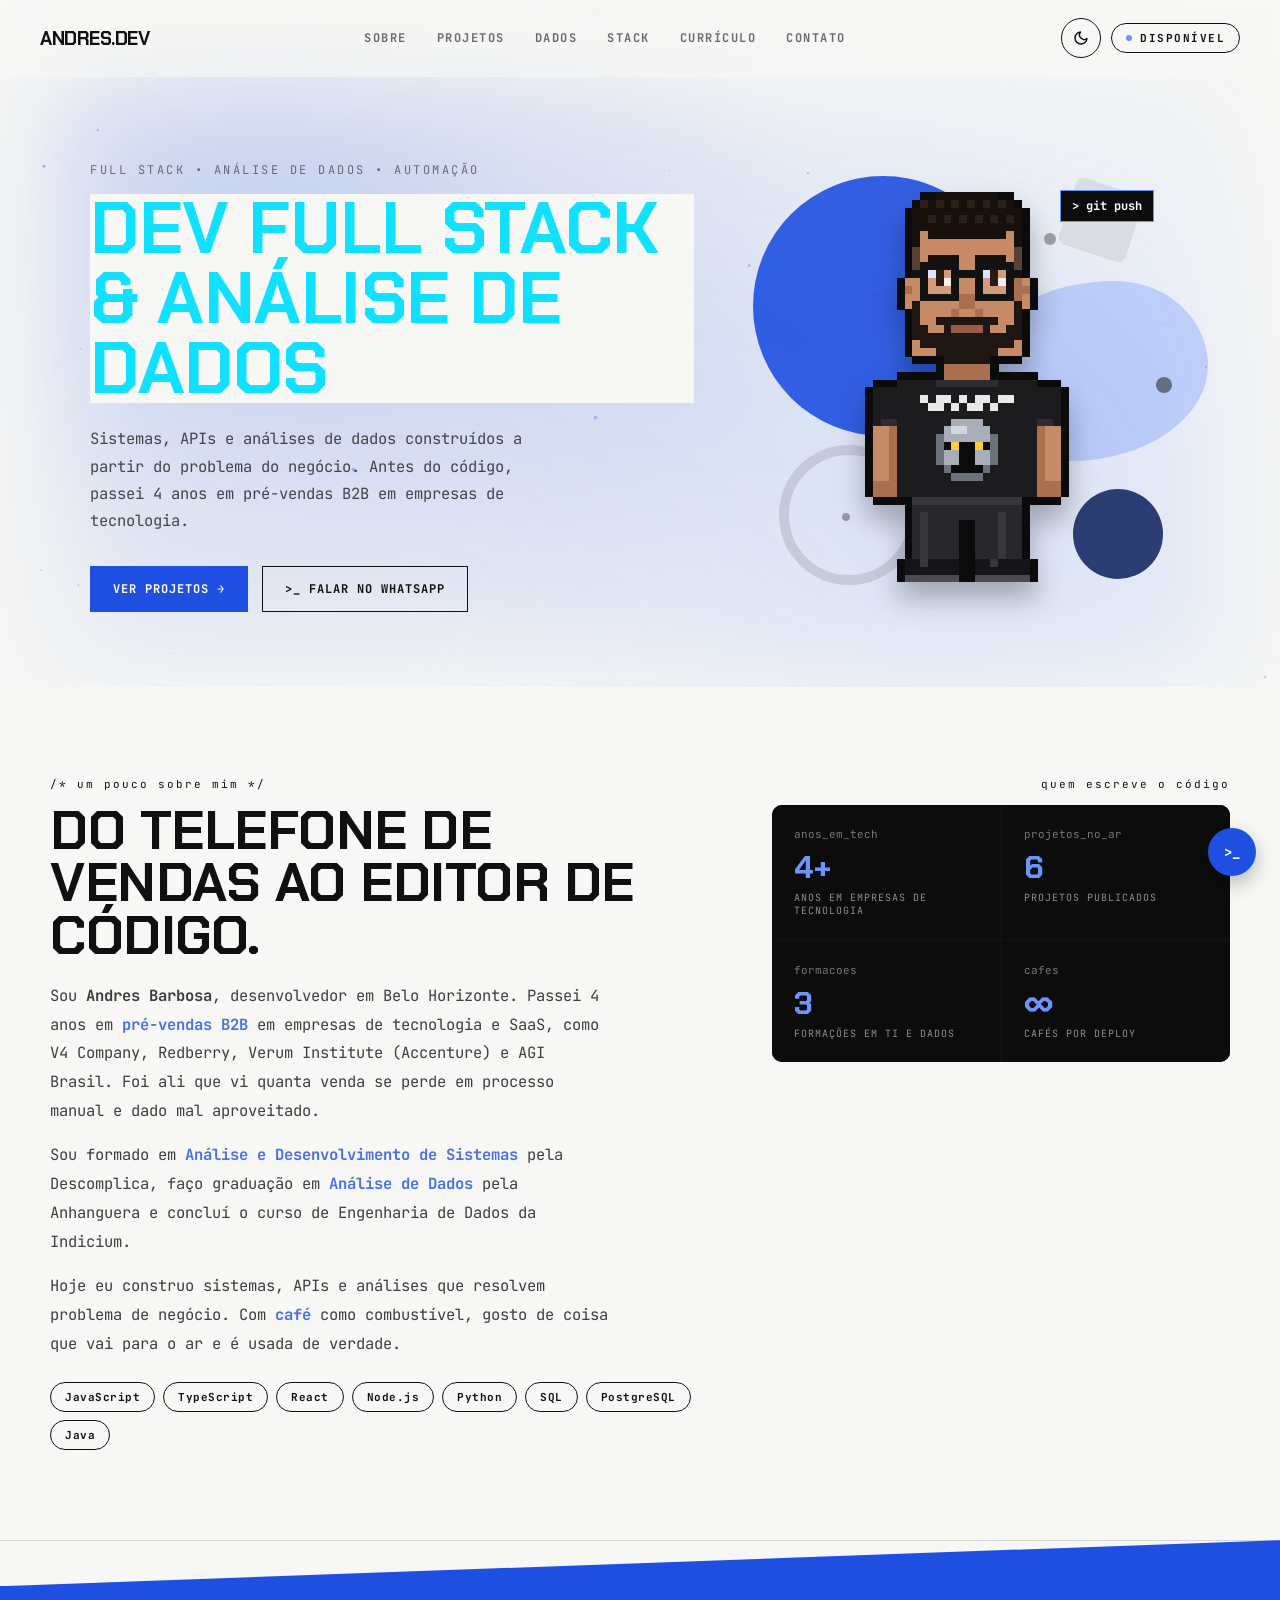
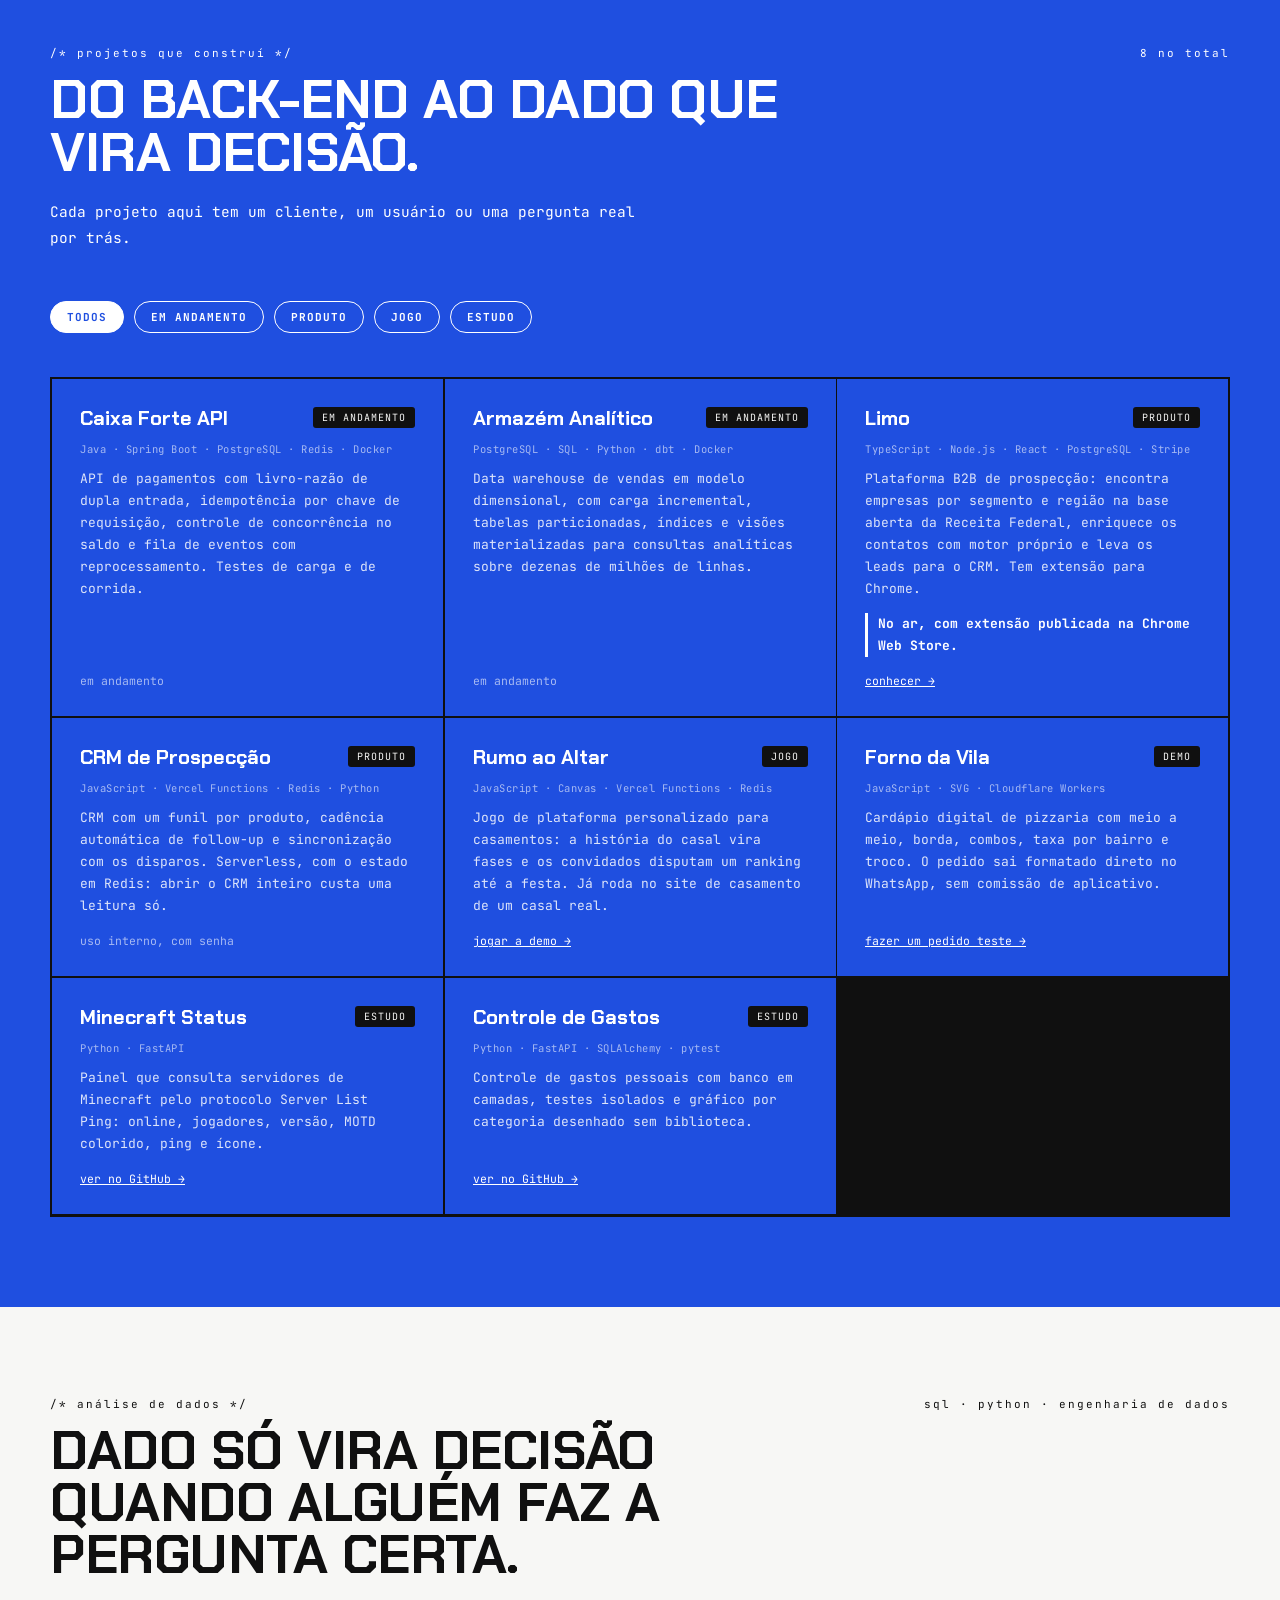
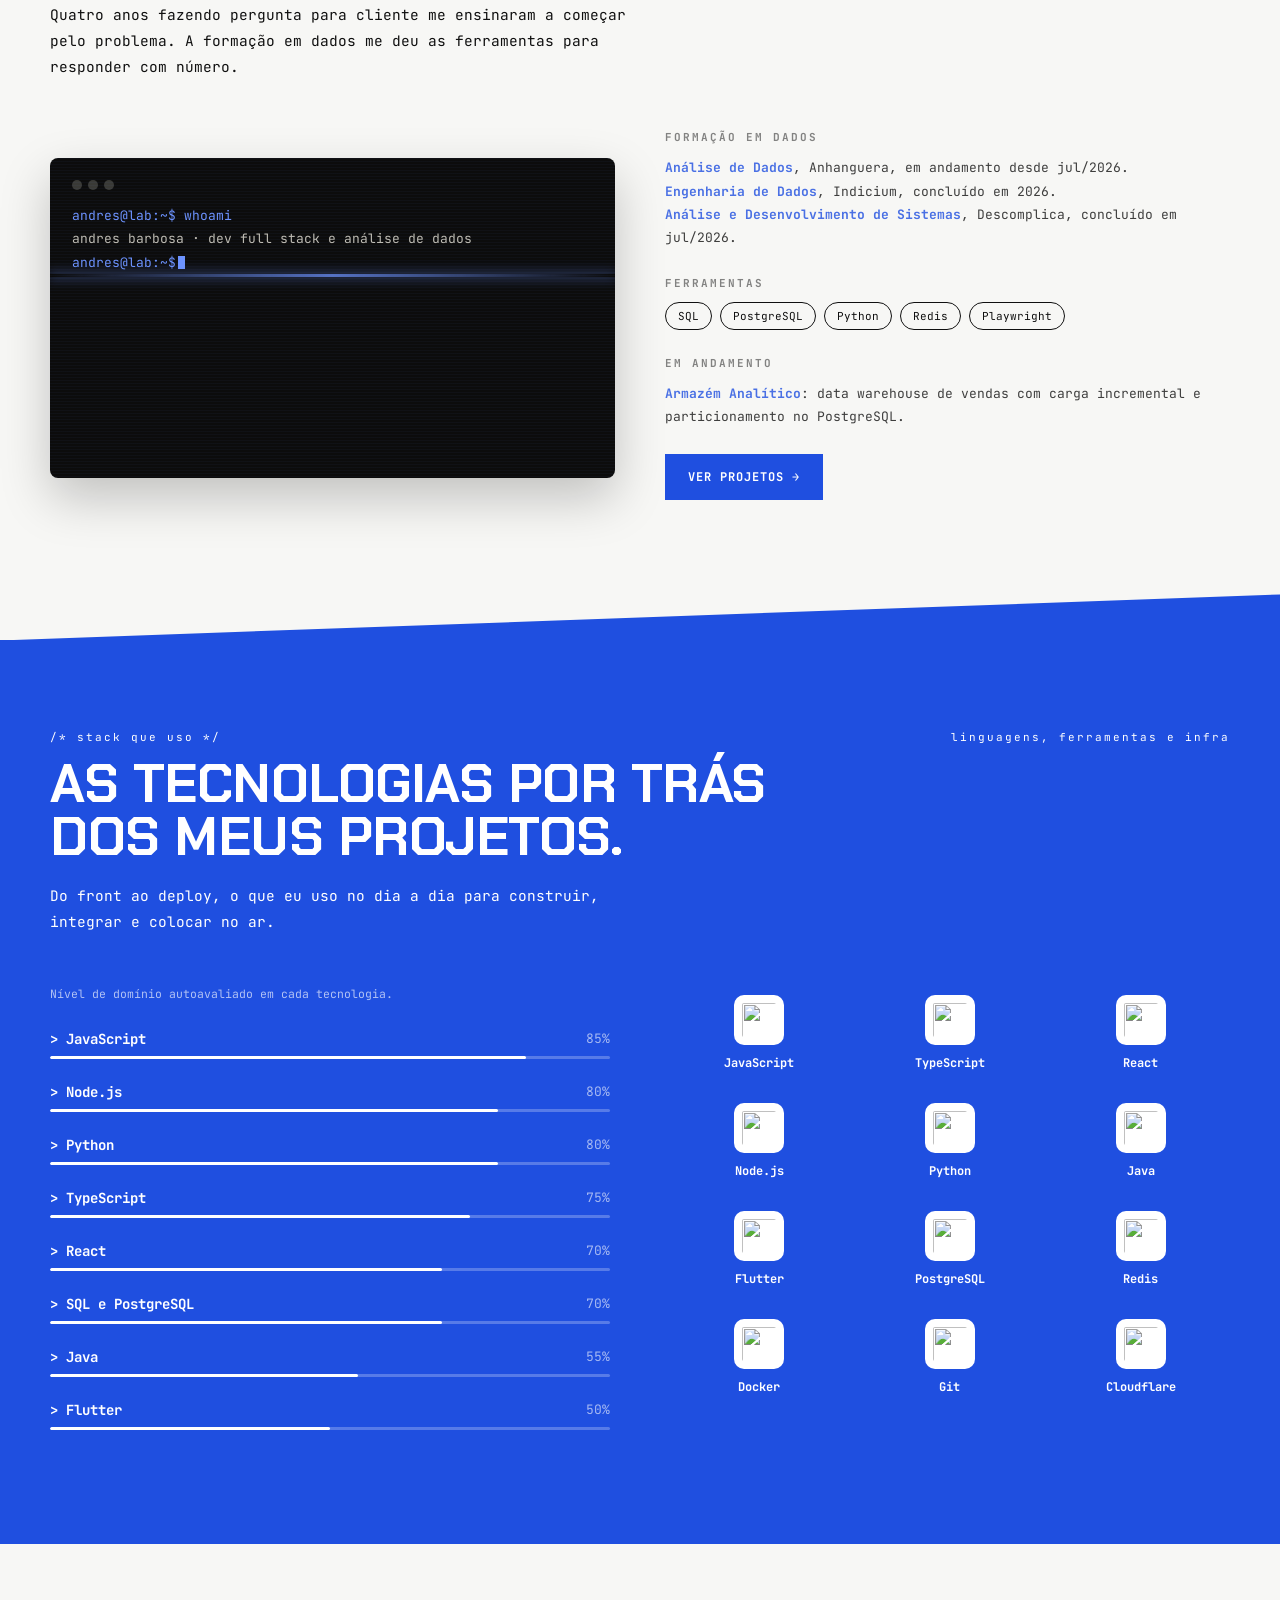
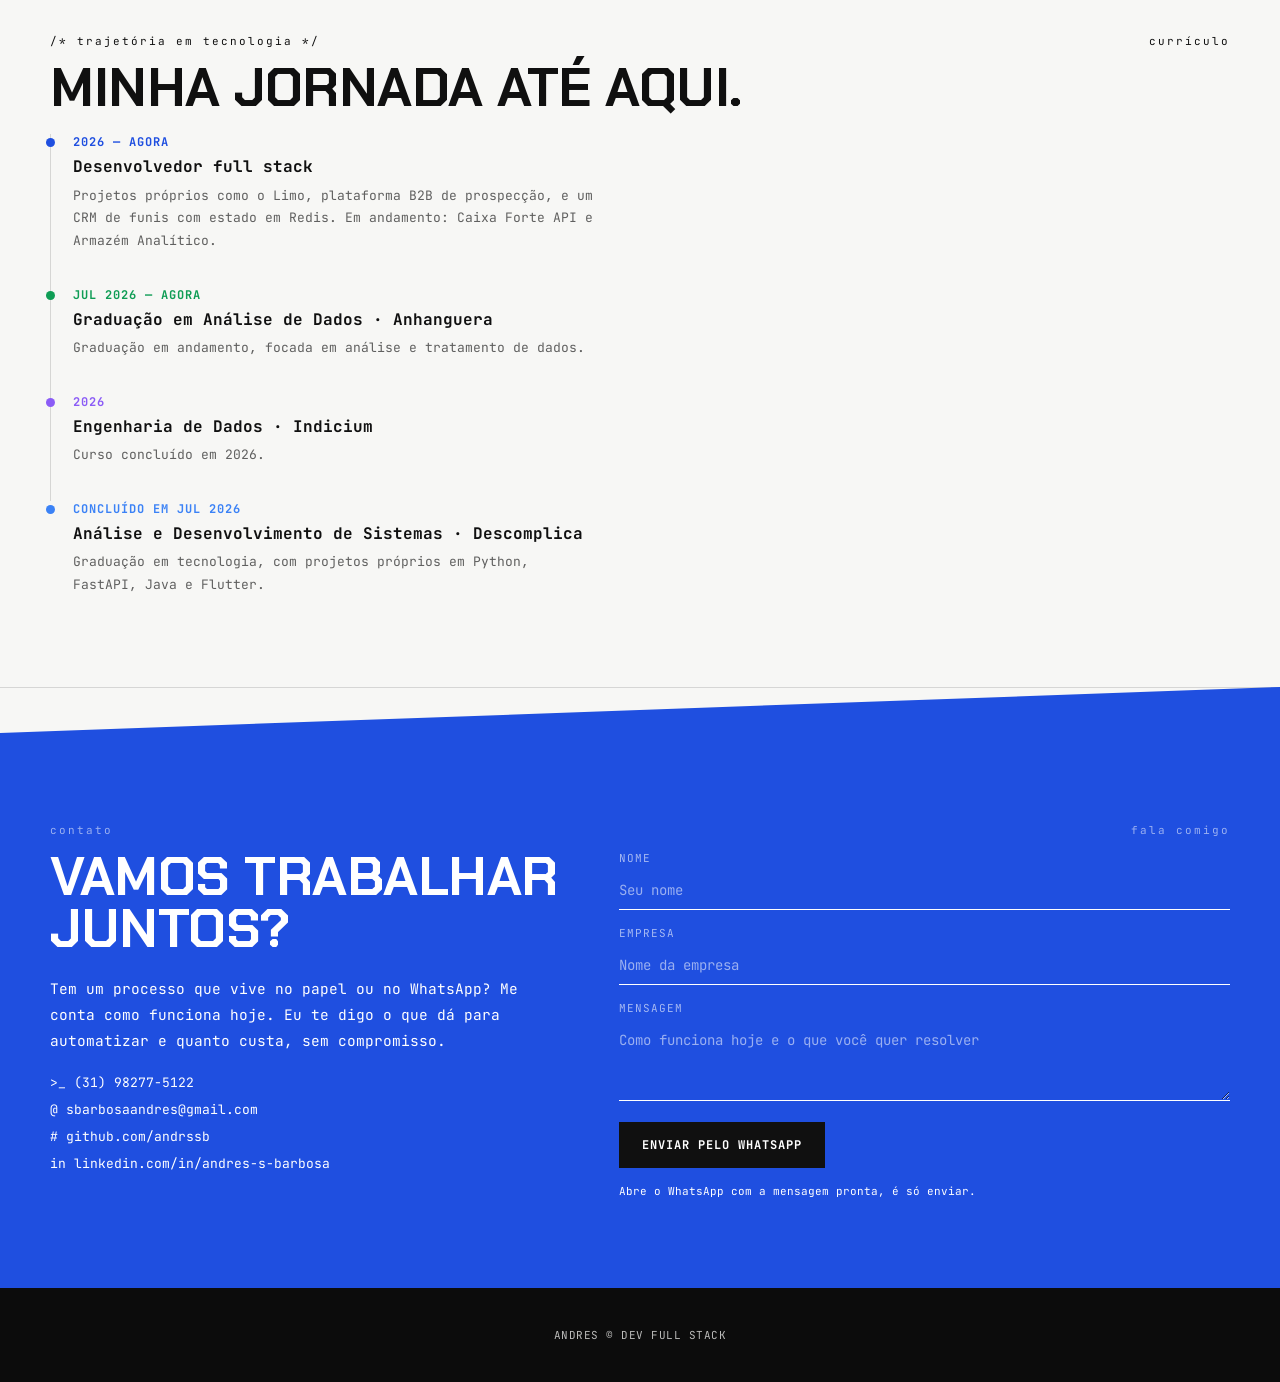
==== index.html @ 041a75c3 "Remove link de download do curriculo" ====
<!doctype html>
<html lang="pt-BR">
<head>
<meta charset="utf-8">
<meta name="viewport" content="width=device-width, initial-scale=1">
<title>Andres % Dev Log</title>
<meta name="description" content="Andres Barbosa, desenvolvedor full stack em Belo Horizonte. Sites e sistemas que fazem a empresa vender: pedido pronto no WhatsApp, atendimento automático, CRM e dados.">
<meta property="og:title" content="Andres Barbosa · Dev">
<meta property="og:description" content="Sites e sistemas que fazem a empresa vender.">
<link rel="icon" href="data:image/svg+xml,%3Csvg xmlns='http://www.w3.org/2000/svg' viewBox='0 0 64 64'%3E%3Crect width='64' height='64' fill='%23101010'/%3E%3Ctext x='32' y='43' font-family='monospace' font-weight='700' font-size='28' fill='%236d93ff' text-anchor='middle'%3E%3E_%3C/text%3E%3C/svg%3E">
<link rel="preconnect" href="https://fonts.googleapis.com">
<link rel="preconnect" href="https://fonts.gstatic.com" crossorigin>
<link href="https://fonts.googleapis.com/css2?family=Chakra+Petch:wght@500;600;700&family=JetBrains+Mono:wght@400;500;700&display=swap" rel="stylesheet">
<script>
  (function () {
    var t;
    try { t = localStorage.getItem('andresTema'); } catch (e) {}
    if (!t) t = matchMedia('(prefers-color-scheme: dark)').matches ? 'dark' : 'light';
    document.documentElement.setAttribute('data-theme', t);
  })();
</script>
<link rel="stylesheet" href="style.css?v=6">
</head>
<body>

<div class="boot" id="boot" aria-hidden="true"><div class="boot-log" id="bootLog"></div></div>
<div class="progresso" id="progresso"></div>
<canvas id="particulas" aria-hidden="true"></canvas>

<nav class="nav" id="nav">
  <a href="#inicio" class="marca">ANDRES.DEV</a>
  <div class="links" id="links">
    <a href="#sobre">SOBRE</a>
    <a href="#projetos">PROJETOS</a>
    <a href="#dados">DADOS</a>
    <a href="#stack">STACK</a>
    <a href="#jornada">CURRÍCULO</a>
    <a href="#contato">CONTATO</a>
  </div>
  <div class="nav-dir">
    <button class="icone" id="tema" aria-label="Alternar tema claro ou escuro" title="Alternar tema">
      <svg class="sol" width="16" height="16" viewBox="0 0 24 24" fill="none" stroke="currentColor" stroke-width="2.2" stroke-linecap="round"><circle cx="12" cy="12" r="4.5"/><path d="M12 2v2.5M12 19.5V22M2 12h2.5M19.5 12H22M4.9 4.9l1.8 1.8M17.3 17.3l1.8 1.8M4.9 19.1l1.8-1.8M17.3 6.7l1.8-1.8"/></svg>
      <svg class="lua" width="16" height="16" viewBox="0 0 24 24" fill="none" stroke="currentColor" stroke-width="2.2" stroke-linecap="round" stroke-linejoin="round"><path d="M21 12.8A9 9 0 1 1 11.2 3a7 7 0 0 0 9.8 9.8z"/></svg>
    </button>
    <a class="disponivel" href="#contato"><span class="ponto-pulso"></span>DISPONÍVEL</a>
    <button class="icone menu-btn" id="menuBtn" aria-label="Abrir menu" aria-expanded="false" aria-controls="links">
      <svg width="18" height="18" viewBox="0 0 24 24" fill="none" stroke="currentColor" stroke-width="2.2" stroke-linecap="round"><path d="M4 7h16M4 12h16M4 17h16"/></svg>
    </button>
  </div>
</nav>

<header class="hero" id="inicio">
  <div>
    <p class="sobretitulo">FULL STACK • ANÁLISE DE DADOS • AUTOMAÇÃO</p>
    <h1 class="glitch" id="titulo" data-text="DEV FULL STACK & ANÁLISE DE DADOS">DEV FULL STACK<br><span class="destaque">&amp; ANÁLISE DE DADOS</span></h1>
    <p class="lead">Sistemas, APIs e análises de dados construídos a partir do problema do negócio. Antes do código, passei 4 anos em pré-vendas B2B em empresas de tecnologia.</p>
    <div class="ctas">
      <a class="btn cheio" href="#projetos">VER PROJETOS &rarr;</a>
      <a class="btn vazio" href="https://wa.me/5531982775122?text=Ol%C3%A1%20Andres%2C%20vi%20seu%20portf%C3%B3lio" target="_blank" rel="noopener">&gt;_ FALAR NO WHATSAPP</a>
    </div>
  </div>
  <div class="palco" id="palco" aria-hidden="true">
    <div class="formas">
      <span class="forma circulo-g"></span><span class="forma bolha"></span><span class="forma anel"></span>
      <span class="forma quadrado"></span><span class="forma circulo-p"></span>
      <span class="forma pontinho pt1"></span><span class="forma pontinho pt2"></span><span class="forma pontinho pt3"></span>
    </div>
    <div class="boneco" id="boneco"></div>
    <div class="balao">&gt; git push</div>
  </div>
</header>

<main>
<section id="sobre">
  <div class="interno">
    <div class="cab revelar"><span>/* um pouco sobre mim */</span><span>quem escreve o código</span></div>
    <div class="sobre">
      <div class="sobre-txt revelar">
        <h2>DO TELEFONE DE VENDAS AO EDITOR DE CÓDIGO.</h2>
        <p>Sou <b>Andres Barbosa</b>, desenvolvedor em Belo Horizonte. Passei 4 anos em <span class="marca-txt">pré-vendas B2B</span> em empresas de tecnologia e SaaS, como V4 Company, Redberry, Verum Institute (Accenture) e AGI Brasil. Foi ali que vi quanta venda se perde em processo manual e dado mal aproveitado.</p>
        <p>Sou formado em <span class="marca-txt">Análise e Desenvolvimento de Sistemas</span> pela Descomplica, faço graduação em <span class="marca-txt">Análise de Dados</span> pela Anhanguera e concluí o curso de Engenharia de Dados da Indicium.</p>
        <p>Hoje eu construo sistemas, APIs e análises que resolvem problema de negócio. Com <span class="marca-txt">café</span> como combustível, gosto de coisa que vai para o ar e é usada de verdade.</p>
        <div class="pilulas">
          <span class="pilula">JavaScript</span><span class="pilula">TypeScript</span><span class="pilula">React</span><span class="pilula">Node.js</span>
          <span class="pilula">Python</span><span class="pilula">SQL</span><span class="pilula">PostgreSQL</span><span class="pilula">Java</span>
        </div>
      </div>
      <div class="numeros revelar">
        <div><div class="k">anos_em_tech</div><div class="v" data-conta="4" data-mais="+">0</div><div class="r">ANOS EM EMPRESAS DE TECNOLOGIA</div></div>
        <div><div class="k">projetos_no_ar</div><div class="v" data-conta="6">0</div><div class="r">PROJETOS PUBLICADOS</div></div>
        <div><div class="k">formacoes</div><div class="v" data-conta="3">0</div><div class="r">FORMAÇÕES EM TI E DADOS</div></div>
        <div><div class="k">cafes</div><div class="v">&infin;</div><div class="r">CAFÉS POR DEPLOY</div></div>
      </div>
    </div>
  </div>
</section>

<div class="transicao"></div>
<section class="azul" id="projetos">
  <div class="interno">
    <div class="cab revelar"><span>/* projetos que construí */</span><span id="contaProj">8 no total</span></div>
    <h2 class="revelar">DO BACK-END AO DADO QUE VIRA DECISÃO.</h2>
    <p class="desc revelar">Cada projeto aqui tem um cliente, um usuário ou uma pergunta real por trás.</p>
    <div class="filtros revelar" id="filtros">
      <button class="filtro ativo" data-f="todos">TODOS</button>
      <button class="filtro" data-f="andamento">EM ANDAMENTO</button>
      <button class="filtro" data-f="produto">PRODUTO</button>
            <button class="filtro" data-f="jogo">JOGO</button>
      <button class="filtro" data-f="estudo">ESTUDO</button>
    </div>
    <div class="grade" id="grade"></div>
  </div>
</section>

<section id="dados">
  <div class="interno">
    <div class="cab revelar"><span>/* análise de dados */</span><span>sql · python · engenharia de dados</span></div>
    <h2 class="revelar">DADO SÓ VIRA DECISÃO QUANDO ALGUÉM FAZ A PERGUNTA CERTA.</h2>
    <p class="desc revelar">Quatro anos fazendo pergunta para cliente me ensinaram a começar pelo problema. A formação em dados me deu as ferramentas para responder com número.</p>
    <div class="lab">
      <div class="terminal revelar" id="terminal">
        <div class="barra"><span></span><span></span><span></span></div>
        <div id="termCorpo"></div>
      </div>
      <div class="revelar">
        <div class="bloco">
          <h4>FORMAÇÃO EM DADOS</h4>
          <p><b>Análise de Dados</b>, Anhanguera, em andamento desde jul/2026.<br><b>Engenharia de Dados</b>, Indicium, concluído em 2026.<br><b>Análise e Desenvolvimento de Sistemas</b>, Descomplica, concluído em jul/2026.</p>
        </div>
        <div class="bloco">
          <h4>FERRAMENTAS</h4>
          <div class="chips"><span class="chip">SQL</span><span class="chip">PostgreSQL</span><span class="chip">Python</span><span class="chip">Redis</span><span class="chip">Playwright</span></div>
        </div>
        <div class="bloco">
          <h4>EM ANDAMENTO</h4>
          <p><b>Armazém Analítico</b>: data warehouse de vendas com carga incremental e particionamento no PostgreSQL.</p>
        </div>
        <a class="btn cheio" href="#projetos">VER PROJETOS &rarr;</a>
      </div>
    </div>
  </div>
</section>

<div class="transicao"></div>
<section class="azul" id="stack">
  <div class="interno">
    <div class="cab revelar"><span>/* stack que uso */</span><span>linguagens, ferramentas e infra</span></div>
    <h2 class="revelar">AS TECNOLOGIAS POR TRÁS DOS MEUS PROJETOS.</h2>
    <p class="desc revelar">Do front ao deploy, o que eu uso no dia a dia para construir, integrar e colocar no ar.</p>
    <div class="skills">
      <div class="revelar" id="barras"><p class="legenda">Nível de domínio autoavaliado em cada tecnologia.</p></div>
      <div class="icones revelar" id="icones"></div>
    </div>
  </div>
</section>

<section id="jornada">
  <div class="interno">
    <div class="cab revelar"><span>/* trajetória em tecnologia */</span><span>currículo</span></div>
    <h2 class="revelar">MINHA JORNADA ATÉ AQUI.</h2>
    <ol class="trajetoria">
      <li class="traj c-royal revelar"><span class="traj-ponto"></span><div class="traj-data">2026 — AGORA</div><h3 class="traj-titulo">Desenvolvedor full stack</h3><p class="traj-desc">Projetos próprios como o Limo, plataforma B2B de prospecção, e um CRM de funis com estado em Redis. Em andamento: Caixa Forte API e Armazém Analítico.</p></li>
      <li class="traj c-verde revelar"><span class="traj-ponto"></span><div class="traj-data">JUL 2026 — AGORA</div><h3 class="traj-titulo">Graduação em Análise de Dados · Anhanguera</h3><p class="traj-desc">Graduação em andamento, focada em análise e tratamento de dados.</p></li>
      <li class="traj c-roxo revelar"><span class="traj-ponto"></span><div class="traj-data">2026</div><h3 class="traj-titulo">Engenharia de Dados · Indicium</h3><p class="traj-desc">Curso concluído em 2026.</p></li>
      <li class="traj c-azul revelar"><span class="traj-ponto"></span><div class="traj-data">CONCLUÍDO EM JUL 2026</div><h3 class="traj-titulo">Análise e Desenvolvimento de Sistemas · Descomplica</h3><p class="traj-desc">Graduação em tecnologia, com projetos próprios em Python, FastAPI, Java e Flutter.</p></li>
    </ol>
  </div>
</section>

<div class="transicao"></div>
<section class="azul" id="contato">
  <div class="interno">
    <div class="cab"><span>contato</span><span>fala comigo</span></div>
    <div class="contato" id="contatoGrade">
      <div class="contato-esq surge">
        <h2>VAMOS TRABALHAR JUNTOS?</h2>
        <p class="desc">Tem um processo que vive no papel ou no WhatsApp? Me conta como funciona hoje. Eu te digo o que dá para automatizar e quanto custa, sem compromisso.</p>
        <a href="https://wa.me/5531982775122" target="_blank" rel="noopener">&gt;_ (31) 98277-5122</a>
        <a href="mailto:sbarbosaandres@gmail.com">@ sbarbosaandres@gmail.com</a>
        <a href="https://github.com/andrssb" target="_blank" rel="noopener"># github.com/andrssb</a>
        <a href="https://linkedin.com/in/andres-s-barbosa-298645439" target="_blank" rel="noopener">in linkedin.com/in/andres-s-barbosa</a>
      </div>
      <form id="form" class="surge">
        <div class="campo"><label for="fNome">NOME</label><input id="fNome" name="nome" required placeholder="Seu nome"></div>
        <div class="campo"><label for="fEmpresa">EMPRESA</label><input id="fEmpresa" name="empresa" placeholder="Nome da empresa"></div>
        <div class="campo"><label for="fMsg">MENSAGEM</label><textarea id="fMsg" name="msg" required placeholder="Como funciona hoje e o que você quer resolver"></textarea></div>
        <button class="btn escuro" type="submit">ENVIAR PELO WHATSAPP</button>
        <p class="nota-form">Abre o WhatsApp com a mensagem pronta, é só enviar.</p>
      </form>
    </div>
  </div>
</section>
</main>

<footer><span>ANDRES © DEV FULL STACK</span></footer>

<button class="cmd-botao" id="cmdBotao" aria-label="Abrir terminal de navegação" title="Terminal (Ctrl+K)">&gt;_</button>
<div class="cmd-fundo" id="cmdFundo">
  <div class="cmd-caixa" role="dialog" aria-label="Terminal de navegação">
    <div class="cmd-linha-entrada"><span class="cmd-prompt">andres@site:~$</span><input id="cmdEntrada" autocomplete="off" spellcheck="false" placeholder="digite help"></div>
    <div class="cmd-saida" id="cmdSaida"></div>
  </div>
</div>

<script src="avatar.js?v=6"></script>
<script src="script.js?v=6"></script>
</body>
</html>
---- style.css ----
:root {
  --creme: #f7f7f5;
  --tinta: #101010;
  --cor: #1f4fe0;
  --cor-clara: #6d93ff;
  --verde: #0f9d55;
  --painel: #0c0c0c;
  --linha: rgba(16, 16, 16, .14);
  --fundo: var(--creme);
  --fundo-rgb: 247, 247, 245;
  --texto: var(--tinta);
}
[data-theme="dark"] {
  --fundo: #121210;
  --fundo-rgb: 18, 18, 16;
  --texto: #f2f0e8;
  --linha: rgba(244, 240, 230, .14);
}
body, .nav, .disponivel, .icone, .pilula, .btn, section {
  transition: background-color .25s ease, color .25s ease, border-color .25s ease;
}

* { box-sizing: border-box; margin: 0; padding: 0; }
html { scroll-behavior: smooth; scroll-padding-top: 76px; overflow-x: clip; }
body { background: var(--fundo); color: var(--texto); font-family: 'JetBrains Mono', monospace; font-size: 16px; overflow-x: clip; }
h1, h2, h3 { font-family: 'Chakra Petch', sans-serif; font-weight: 700; text-transform: uppercase; letter-spacing: -.5px; line-height: .97; }
a { color: inherit; }
::selection { background: var(--cor); color: #fff; }

/* ---------- barra de progresso e partículas ---------- */
.progresso { position: fixed; top: 0; left: 0; height: 2px; width: 0; background: var(--cor-clara); z-index: 100; box-shadow: 0 0 8px rgba(31, 79, 224, .7); }
#particulas { position: fixed; inset: 0; pointer-events: none; z-index: 0; }

/* ---------- nav ---------- */
.nav {
  display: flex; align-items: center; justify-content: space-between; gap: 18px; padding: 18px 40px;
  position: sticky; top: 0; z-index: 50; background: rgba(var(--fundo-rgb), .55); backdrop-filter: blur(4px);
  border-bottom: 1px solid transparent; transition: background .3s, backdrop-filter .3s, border-color .3s, box-shadow .3s;
}
.nav.rolou { background: rgba(var(--fundo-rgb), .92); backdrop-filter: blur(12px); border-bottom-color: var(--linha); box-shadow: 0 8px 24px rgba(16, 16, 16, .06); }
.marca { font-family: 'Chakra Petch', sans-serif; font-weight: 700; font-size: 19px; letter-spacing: -.5px; text-decoration: none; white-space: nowrap; }
.links { display: flex; align-items: center; gap: 30px; font-size: 12px; letter-spacing: 1.5px; font-weight: 700; }
.links a { text-decoration: none; opacity: .6; transition: opacity .2s; }
.links a:hover, .links a.ativo { opacity: 1; }
.nav-dir { display: flex; align-items: center; gap: 10px; }
.icone {
  width: 40px; height: 40px; border-radius: 50%; border: 1.5px solid var(--texto); background: transparent; color: var(--texto);
  display: grid; place-items: center; cursor: pointer; font: 700 12px 'JetBrains Mono', monospace;
}
.icone:hover { background: var(--texto); color: var(--fundo); }
[data-theme="dark"] .lua, :root:not([data-theme="dark"]) .sol { display: none; }
.disponivel {
  display: inline-flex; align-items: center; gap: 8px; border: 1.5px solid var(--texto); border-radius: 20px; padding: 7px 14px;
  font-size: 11px; letter-spacing: 1.5px; font-weight: 700; text-decoration: none; white-space: nowrap;
}
.ponto-pulso { width: 6px; height: 6px; border-radius: 50%; background: var(--cor-clara); animation: respira 2.2s ease-in-out infinite; }
@keyframes respira { 0% { box-shadow: 0 0 0 0 rgba(31, 79, 224, .55); } 70% { box-shadow: 0 0 0 7px rgba(31, 79, 224, 0); } 100% { box-shadow: 0 0 0 0 rgba(31, 79, 224, 0); } }
.menu-btn { display: none; }

/* ---------- hero ---------- */
.hero {
  display: grid; grid-template-columns: 1.15fr .85fr; gap: 50px; padding: 70px 40px 60px; align-items: center;
  position: relative; max-width: 1180px; margin: 0 auto; z-index: 1;
}
.hero::before {
  content: ''; position: absolute; inset: 0; z-index: -1; pointer-events: none; filter: blur(50px);
  background:
    radial-gradient(circle at 18% 28%, rgba(31, 79, 224, .24), transparent 52%),
    radial-gradient(circle at 82% 74%, rgba(80, 130, 255, .16), transparent 55%),
    radial-gradient(circle at 55% 50%, rgba(31, 79, 224, .08), transparent 60%);
  animation: deriva 26s ease-in-out infinite alternate;
}
@keyframes deriva { 0% { transform: translate(0, 0) scale(1); } 50% { transform: translate(-4%, 5%) scale(1.12); } 100% { transform: translate(4%, -3%) scale(1); } }
.sobretitulo { font-size: 12px; letter-spacing: 2.5px; opacity: .55; margin-bottom: 16px; }
.hero h1 { font-size: clamp(40px, 6vw, 72px); }
.hero h1 .destaque { color: var(--cor-clara); }
:root:not([data-theme="dark"]) .hero h1 .destaque { color: var(--cor); }
.hero .lead { font-size: 15.5px; line-height: 1.75; opacity: .75; max-width: 460px; margin-top: 22px; }
.ctas { display: flex; gap: 14px; margin-top: 32px; flex-wrap: wrap; }

.glitch { position: relative; }
.glitch.glitching::before, .glitch.glitching::after {
  content: attr(data-text); position: absolute; inset: 0; background: var(--fundo); overflow: hidden; clip-path: inset(0 0 0 0);
}
.glitch.glitching::before { color: #ff3b3b; animation: glitch1 .35s steps(2, jump-none) 1; }
.glitch.glitching::after { color: #12e0ff; animation: glitch2 .35s steps(2, jump-none) 1; }
@keyframes glitch1 { 0% { clip-path: inset(10% 0 70% 0); transform: translate(-3px, 0); } 30% { clip-path: inset(60% 0 5% 0); transform: translate(2px, 0); } 60% { clip-path: inset(25% 0 40% 0); transform: translate(-2px, 0); } 100% { clip-path: inset(0 0 0 0); transform: translate(0, 0); opacity: 0; } }
@keyframes glitch2 { 0% { clip-path: inset(70% 0 5% 0); transform: translate(3px, 0); } 30% { clip-path: inset(5% 0 65% 0); transform: translate(-2px, 0); } 60% { clip-path: inset(45% 0 20% 0); transform: translate(2px, 0); } 100% { clip-path: inset(0 0 0 0); transform: translate(0, 0); opacity: 0; } }

.btn {
  font-family: 'JetBrains Mono', monospace; font-size: 12px; letter-spacing: 1px; font-weight: 700; padding: 14px 22px;
  text-decoration: none; border: 1.5px solid var(--texto); display: inline-block; position: relative; overflow: hidden;
  background: transparent; color: var(--texto); cursor: pointer;
}
.btn.cheio { background: var(--cor); color: #fff; border-color: var(--cor); transition: transform .15s ease; }
.btn.escuro { background: var(--tinta); color: #fff; border-color: var(--tinta); }
.btn .onda { position: absolute; border-radius: 50%; background: rgba(255, 255, 255, .35); transform: scale(0); animation: onda .6s ease-out forwards; pointer-events: none; }
.btn.vazio .onda, .btn.escuro .onda { background: rgba(31, 79, 224, .35); }
@keyframes onda { to { transform: scale(1); opacity: 0; } }

/* palco do boneco */
.palco { position: relative; display: flex; align-items: center; justify-content: center; min-height: 480px; transition: transform .05s linear; }
.formas { position: absolute; inset: 0; z-index: 1; pointer-events: none; }
.forma { position: absolute; display: block; }
.circulo-g { width: 260px; height: 260px; border-radius: 50%; background: var(--cor); top: 6%; left: 2%; opacity: .9; }
.circulo-p { width: 90px; height: 90px; border-radius: 50%; background: #0b1f5c; bottom: 10%; right: 6%; opacity: .85; }
.anel { width: 140px; height: 140px; border-radius: 50%; border: 10px solid var(--texto); opacity: .12; top: 62%; left: 8%; }
.quadrado { width: 70px; height: 70px; background: var(--texto); opacity: .08; top: 8%; right: 12%; transform: rotate(18deg); border-radius: 8px; }
.bolha { width: 220px; height: 180px; background: var(--cor-clara); opacity: .35; right: -4%; top: 28%; border-radius: 58% 42% 63% 37% / 41% 47% 53% 59%; }
.pontinho { width: 12px; height: 12px; border-radius: 50%; background: var(--texto); opacity: .35; }
.pt1 { top: 18%; right: 30%; } .pt2 { bottom: 22%; left: 22%; width: 8px; height: 8px; } .pt3 { top: 48%; right: 4%; width: 16px; height: 16px; opacity: .5; }
.boneco { position: relative; z-index: 2; width: 250px; animation: bob 3.2s ease-in-out infinite; filter: drop-shadow(0 16px 14px rgba(0, 0, 0, .28)); }
.boneco svg { display: block; width: 100%; height: auto; }
.boneco .olho { animation: pisca 4.5s steps(1) infinite; transform-box: fill-box; transform-origin: center; }
@keyframes bob { 50% { transform: translateY(-12px); } }
@keyframes pisca { 0%, 94%, 100% { transform: scaleY(1); } 96% { transform: scaleY(.15); } }
.balao {
  position: absolute; z-index: 3; top: 9%; right: 8%; background: var(--painel); color: #fff; font-size: 12px; font-weight: 700;
  padding: 7px 11px; border: 1.5px solid var(--cor-clara); animation: bob 3.2s ease-in-out infinite reverse;
}

/* ---------- transições e seções ---------- */
.transicao { height: 46px; background: var(--cor); clip-path: polygon(0 100%, 100% 0, 100% 100%); margin-top: -1px; position: relative; z-index: 1; }
section { padding: 90px 40px; border-bottom: 1px solid var(--linha); position: relative; z-index: 1; background: var(--fundo); }
#projetos, #dados, #stack, #contato { border-bottom: none; }
.interno { max-width: 1180px; margin: 0 auto; }
.cab { display: flex; justify-content: space-between; align-items: baseline; gap: 20px; margin-bottom: 14px; font-size: 11px; letter-spacing: 2px; opacity: .55; }
section h2 { font-size: clamp(30px, 5vw, 54px); max-width: 760px; margin-bottom: 20px; }
section .desc { font-size: 14.5px; line-height: 1.8; opacity: .7; max-width: 600px; margin-bottom: 50px; }
section.azul { background: var(--cor); color: #fff; }

/* sobre */
.sobre { display: grid; grid-template-columns: 1.3fr .9fr; gap: 60px; align-items: start; }
.sobre-txt p { font-size: 15.5px; line-height: 1.85; opacity: .8; margin-bottom: 16px; max-width: 560px; }
.sobre-txt .marca-txt { color: var(--cor); font-weight: 700; }
[data-theme="dark"] .sobre-txt .marca-txt { color: var(--cor-clara); }
.pilulas { display: flex; flex-wrap: wrap; gap: 8px; margin-top: 24px; }
.pilula { font-size: 11px; letter-spacing: .5px; font-weight: 700; border: 1.5px solid var(--texto); padding: 7px 14px; border-radius: 20px; }
.numeros { display: grid; grid-template-columns: 1fr 1fr; gap: 2px; background: var(--tinta); border-radius: 10px; overflow: hidden; }
.numeros > div { background: var(--painel); color: var(--creme); padding: 22px; }
.numeros .k { font-size: 11px; opacity: .45; margin-bottom: 10px; }
.numeros .v { font-family: 'Chakra Petch', sans-serif; font-weight: 700; font-size: 32px; color: var(--cor-clara); line-height: 1; }
.numeros .r { font-size: 10px; letter-spacing: 1px; opacity: .55; margin-top: 8px; }

/* projetos */
#projetos { padding-top: 60px; }
.filtros { display: flex; flex-wrap: wrap; gap: 10px; margin-bottom: 44px; }
.filtro {
  font: 700 11px 'JetBrains Mono', monospace; letter-spacing: 1px; background: transparent; border: 1.5px solid #fff; color: #fff;
  padding: 8px 16px; border-radius: 20px; cursor: pointer; transition: background .18s, color .18s, transform .12s;
}
.filtro:hover { transform: translateY(-1px); }
.filtro.ativo { background: #fff; color: var(--cor); }
.grade { display: grid; grid-template-columns: repeat(auto-fill, minmax(300px, 1fr)); gap: 2px; background: var(--tinta); perspective: 1200px; border: 2px solid var(--tinta); }
.proj {
  position: relative; background: var(--cor); color: #fff; padding: 28px; display: flex; flex-direction: column; gap: 12px; min-width: 0;
  transition: background .15s, transform .12s ease, box-shadow .12s ease; transform-style: preserve-3d; will-change: transform;
}
.proj:hover { background: var(--tinta); color: var(--creme); box-shadow: 0 18px 34px rgba(16, 16, 16, .28); z-index: 2; }
.proj .brilho { position: absolute; inset: 0; pointer-events: none; background: radial-gradient(180px circle at var(--mx, 50%) var(--my, 50%), rgba(255, 255, 255, .12), transparent 60%); opacity: 0; transition: opacity .2s; }
.proj:hover .brilho { opacity: 1; }
.proj-topo { display: flex; justify-content: space-between; align-items: flex-start; gap: 12px; }
.proj h3 { font-size: 20px; text-transform: none; letter-spacing: 0; line-height: 1.15; min-width: 0; }
.proj-tag { font-size: 10px; letter-spacing: 1px; background: var(--tinta); color: var(--creme); padding: 4px 9px; border-radius: 3px; white-space: nowrap; flex-shrink: 0; transition: background .15s, color .15s; }
.proj:hover .proj-tag { background: var(--cor); color: #fff; }
.proj .tecs { font-size: 10.5px; letter-spacing: .5px; opacity: .6; }
.proj p { font-size: 13px; line-height: 1.7; opacity: .85; }
.proj .res { font-weight: 700; opacity: 1; border-left: 3px solid currentColor; padding-left: 10px; }
.proj .acoes { display: flex; flex-wrap: wrap; gap: 16px; margin-top: auto; padding-top: 4px; }
.proj .link { font-size: 11.5px; text-decoration: underline; transition: color .15s; }
.proj:hover .link { color: var(--cor-clara); }
.proj .priv { font-size: 11.5px; opacity: .6; }
.proj .mira { position: absolute; width: 14px; height: 14px; border: 0 solid currentColor; opacity: 0; transition: opacity .2s, width .2s, height .2s; pointer-events: none; }
.mira.m1 { top: 10px; left: 10px; border-width: 2px 0 0 2px; }
.mira.m2 { top: 10px; right: 10px; border-width: 2px 2px 0 0; }
.mira.m3 { bottom: 10px; left: 10px; border-width: 0 0 2px 2px; }
.mira.m4 { bottom: 10px; right: 10px; border-width: 0 2px 2px 0; }
.proj:hover .mira { opacity: .55; width: 18px; height: 18px; }
.grade .tampa { background: var(--tinta); }

/* dados (lab) */
.lab { display: grid; grid-template-columns: 1fr 1fr; gap: 50px; align-items: center; }
.terminal {
  background: var(--painel); color: var(--cor-clara); border-radius: 8px; padding: 22px; font-size: 13px; line-height: 1.8;
  box-shadow: 0 20px 50px rgba(0, 0, 0, .22); position: relative; overflow: hidden; min-height: 320px;
}
.terminal .barra { display: flex; gap: 6px; margin-bottom: 14px; }
.terminal .barra span { width: 10px; height: 10px; border-radius: 50%; background: #3a3a36; }
.terminal .saida { color: #e9e6dc; opacity: .8; }
.terminal .linha-t { min-height: 1.8em; position: relative; z-index: 2; overflow-wrap: anywhere; }
.terminal .cursor { display: inline-block; width: 7px; height: 13px; background: var(--cor-clara); margin-left: 2px; vertical-align: -2px; animation: piscar 1s step-start infinite; }
@keyframes piscar { 50% { opacity: 0; } }
.terminal::before { content: ''; position: absolute; inset: 0; pointer-events: none; z-index: 1; background: repeating-linear-gradient(to bottom, rgba(109, 147, 255, .04) 0, rgba(109, 147, 255, .04) 1px, transparent 1px, transparent 3px); }
.terminal::after { content: ''; position: absolute; left: 0; right: 0; height: 3px; background: linear-gradient(to right, transparent, var(--cor-clara), transparent); opacity: .75; box-shadow: 0 0 12px 2px rgba(109, 147, 255, .5); animation: varre 2.6s linear infinite; }
@keyframes varre { 0% { top: 0; } 100% { top: 100%; } }
.bloco { margin-bottom: 26px; }
.bloco h4 { font-size: 11px; letter-spacing: 2px; opacity: .5; margin-bottom: 12px; font-weight: 700; }
.chips { display: flex; flex-wrap: wrap; gap: 8px; }
.chip { font-size: 11px; border: 1px solid var(--texto); padding: 6px 12px; border-radius: 20px; }
.bloco p { font-size: 13px; line-height: 1.8; opacity: .8; }
.bloco p b { color: var(--cor); }
[data-theme="dark"] .bloco p b { color: var(--cor-clara); }

/* stack */
.skills { display: grid; grid-template-columns: 1fr 1fr; gap: 60px; align-items: start; }
.legenda { font-size: 11.5px; line-height: 1.6; opacity: .65; margin-bottom: 26px; max-width: 420px; }
.skill { margin-bottom: 24px; }
.skill-topo { display: flex; justify-content: space-between; font-size: 14px; font-weight: 700; margin-bottom: 8px; }
.skill-pct { opacity: .6; font-weight: 400; font-size: 13px; }
.trilho { height: 3px; background: rgba(255, 255, 255, .25); border-radius: 2px; overflow: hidden; }
.enche { height: 100%; width: 0; background: #fff; border-radius: 2px; transition: width 1.4s cubic-bezier(.2, .7, .2, 1); }
.icones { display: grid; grid-template-columns: repeat(3, 1fr); gap: 12px; }
.icone-tec { padding: 10px 4px; display: flex; flex-direction: column; align-items: center; gap: 10px; font-size: 12px; font-weight: 700; transition: transform .12s; }
.icone-tec:hover { transform: translateY(-3px); }
.icone-tec img { height: 50px; width: 50px; padding: 8px; background: #fff; border-radius: 10px; }

/* jornada */
.trajetoria { max-width: 700px; list-style: none; }
.traj { position: relative; padding-left: 22px; padding-bottom: 34px; border-left: 1px solid var(--linha); }
.traj:last-child { padding-bottom: 0; border-left-color: transparent; }
.traj-ponto { position: absolute; left: -5px; top: 4px; width: 9px; height: 9px; border-radius: 50%; background: var(--c); }
.traj-data { font-size: 12px; font-weight: 700; letter-spacing: 1px; margin-bottom: 6px; color: var(--c); }
.traj-titulo { font: 700 16px 'JetBrains Mono', monospace; margin-bottom: 6px; text-transform: none; letter-spacing: 0; line-height: 1.4; }
.traj-desc { font-size: 13px; line-height: 1.75; opacity: .65; max-width: 520px; }
.c-verde { --c: var(--verde); } .c-roxo { --c: #8b5cf6; } .c-azul { --c: #3b82f6; } .c-laranja { --c: #e8a63c; } .c-royal { --c: var(--cor); }
[data-theme="dark"] .c-royal { --c: var(--cor-clara); }

/* contato */
.contato { display: grid; grid-template-columns: 1fr 1.2fr; gap: 60px; }
.contato .desc { margin-bottom: 20px; }
.contato-esq a { display: block; margin-top: 10px; font-size: 13px; text-decoration: none; opacity: .75; }
.contato-esq a:hover { opacity: 1; text-decoration: underline; }
.cv-nota { font-size: 13px; opacity: .75; margin-top: 30px; }
.cv-nota a { text-decoration: underline; }
.surge > * { opacity: 0; transform: translateY(14px); transition: opacity .55s ease, transform .55s ease; }
.contato.visivel .surge > * { opacity: 1; transform: none; }
.contato.visivel .surge > *:nth-child(2) { transition-delay: .08s; } .contato.visivel .surge > *:nth-child(3) { transition-delay: .16s; }
.contato.visivel .surge > *:nth-child(4) { transition-delay: .24s; } .contato.visivel .surge > *:nth-child(5) { transition-delay: .32s; }
.contato.visivel .surge > *:nth-child(6) { transition-delay: .40s; } .contato.visivel .surge > *:nth-child(7) { transition-delay: .48s; }
form { display: flex; flex-direction: column; gap: 16px; }
.campo label { font-size: 11px; letter-spacing: 1px; opacity: .6; display: block; margin-bottom: 6px; }
.campo input, .campo textarea { width: 100%; background: transparent; border: none; border-bottom: 1.5px solid #fff; padding: 10px 0; font: 14px 'JetBrains Mono', monospace; color: #fff; }
.campo input:focus, .campo textarea:focus { outline: none; }
.campo textarea { resize: vertical; min-height: 80px; }
.campo input::placeholder, .campo textarea::placeholder { color: rgba(255, 255, 255, .55); }
form .btn { align-self: flex-start; }
.nota-form { font-size: 11px; opacity: .6; }

/* rodapé */
footer { padding: 40px; text-align: center; font-size: 11px; letter-spacing: .5px; background: var(--painel); color: var(--creme); position: relative; z-index: 1; }
footer span { opacity: .75; }

/* revelar ao rolar */
.revelar { opacity: 0; transform: translateY(28px); transition: opacity .7s cubic-bezier(.2, .7, .2, 1), transform .7s cubic-bezier(.2, .7, .2, 1); }
.revelar.visivel { opacity: 1; transform: none; }
.grade .proj.revelar { clip-path: inset(100% 0 0 0); opacity: 0; transform: none; transition: opacity .6s cubic-bezier(.2, .7, .2, 1), clip-path .6s cubic-bezier(.2, .7, .2, 1), background .15s, box-shadow .12s; }
.grade .proj.revelar.visivel { clip-path: inset(0 0 0 0); opacity: 1; }

/* ---------- boot ---------- */
.boot { position: fixed; inset: 0; z-index: 9999; background: var(--painel); color: var(--cor-clara); display: flex; align-items: center; justify-content: center; padding: 40px; transition: opacity .5s, visibility .5s; }
.boot.some { opacity: 0; visibility: hidden; pointer-events: none; }
.boot-log { font-size: 14px; line-height: 2; max-width: 480px; width: 100%; color: #b9b6ad; }
.boot-log div { opacity: 0; animation: boot-entra .2s forwards; }
.boot-log .ok { color: var(--cor-clara); }
@keyframes boot-entra { to { opacity: 1; } }

/* ---------- terminal de navegação ---------- */
.cmd-botao {
  position: fixed; bottom: 24px; right: 24px; z-index: 900; background: var(--cor); color: #fff; border: none; border-radius: 50%;
  width: 48px; height: 48px; font: 700 14px 'JetBrains Mono', monospace; cursor: pointer; box-shadow: 0 8px 20px rgba(0, 0, 0, .25); transition: transform .15s;
}
.cmd-botao:hover { transform: scale(1.08); }
.cmd-fundo { position: fixed; inset: 0; background: rgba(0, 0, 0, .6); backdrop-filter: blur(3px); z-index: 1000; display: flex; align-items: flex-start; justify-content: center; padding-top: 12vh; opacity: 0; visibility: hidden; transition: opacity .2s, visibility .2s; }
.cmd-fundo.aberto { opacity: 1; visibility: visible; }
.cmd-caixa { width: min(560px, 90vw); background: var(--painel); color: var(--creme); border-radius: 8px; padding: 18px; box-shadow: 0 30px 80px rgba(0, 0, 0, .4); }
.cmd-linha-entrada { display: flex; align-items: center; gap: 8px; border-bottom: 1px solid rgba(244, 240, 230, .15); padding-bottom: 12px; }
.cmd-prompt { color: var(--cor-clara); font-size: 14px; }
#cmdEntrada { flex: 1; min-width: 0; background: transparent; border: none; color: var(--creme); font: 14px 'JetBrains Mono', monospace; }
#cmdEntrada:focus { outline: none; }
.cmd-saida { margin-top: 12px; max-height: 240px; overflow-y: auto; font-size: 13px; line-height: 1.9; }
.cmd-saida .eco { opacity: .6; }
.cmd-saida .res { color: var(--cor-clara); margin-bottom: 8px; white-space: pre-wrap; }

/* ---------- responsivo ---------- */
@media (max-width: 1080px) { .links { gap: 20px; } }
@media (max-width: 900px) {
  .nav { padding: 14px 16px; }
  .menu-btn { display: grid; }
  .disponivel { display: none; }
  .links {
    display: none; position: absolute; top: 100%; left: 0; right: 0; flex-direction: column; align-items: flex-start; gap: 0;
    background: rgba(var(--fundo-rgb), .97); border-bottom: 1px solid var(--linha); padding: 8px 16px 16px;
  }
  .links.aberto { display: flex; }
  .links a { padding: 12px 0; width: 100%; }
  .hero { grid-template-columns: 1fr; padding: 40px 16px 50px; gap: 20px; }
  .palco { min-height: 400px; }
  .circulo-g { width: 180px; height: 180px; }
  .bolha { width: 150px; height: 130px; }
  section { padding: 70px 16px; }
  .sobre, .lab, .skills, .contato { grid-template-columns: 1fr; gap: 40px; }
  .grade { grid-template-columns: minmax(0, 1fr); }
}
@media (max-width: 520px) {
  .boneco { width: 200px; }
  .anel { width: 100px; height: 100px; }
  .cab span:last-child { display: none; }
}
@media (prefers-reduced-motion: reduce) {
  *, *::before, *::after { animation: none !important; transition: none !important; }
  .revelar, .grade .proj.revelar, .surge > * { opacity: 1 !important; transform: none !important; clip-path: none !important; }
  .boot, #particulas { display: none; }
  html { scroll-behavior: auto; }
}
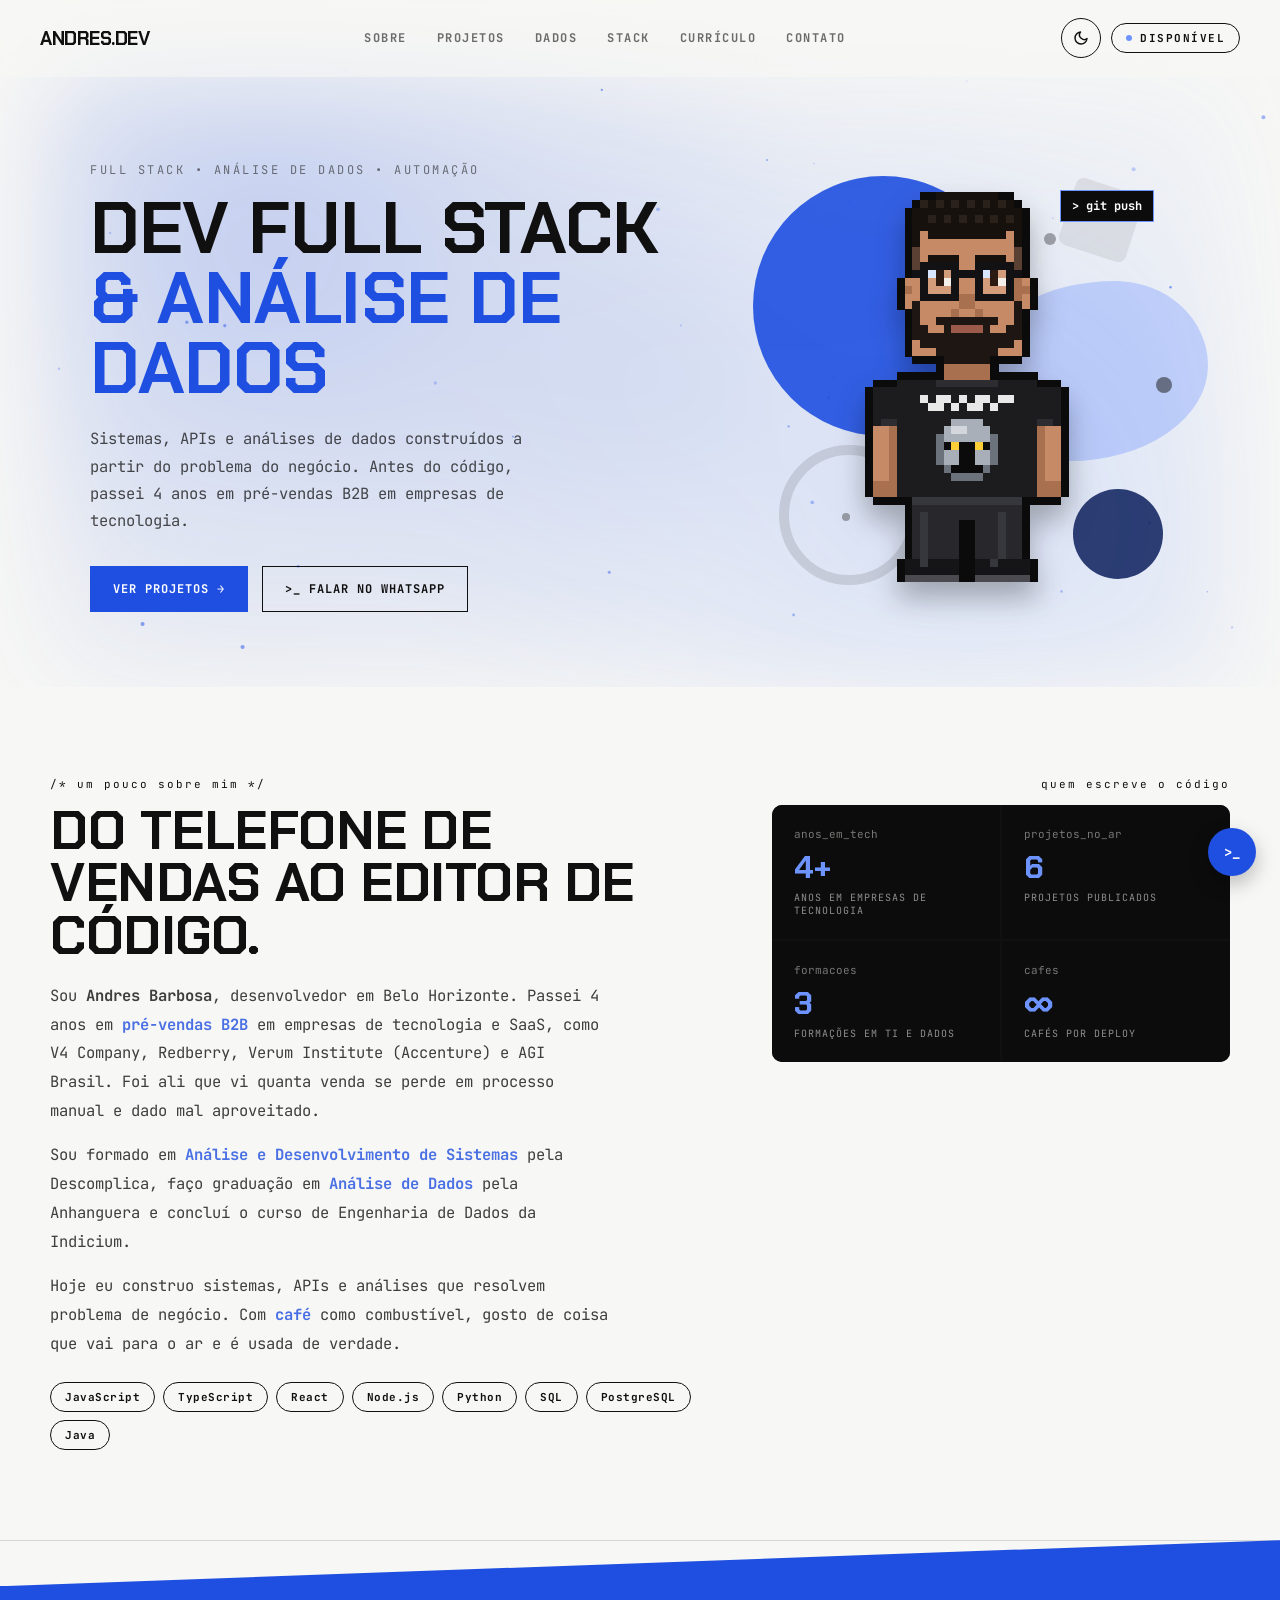
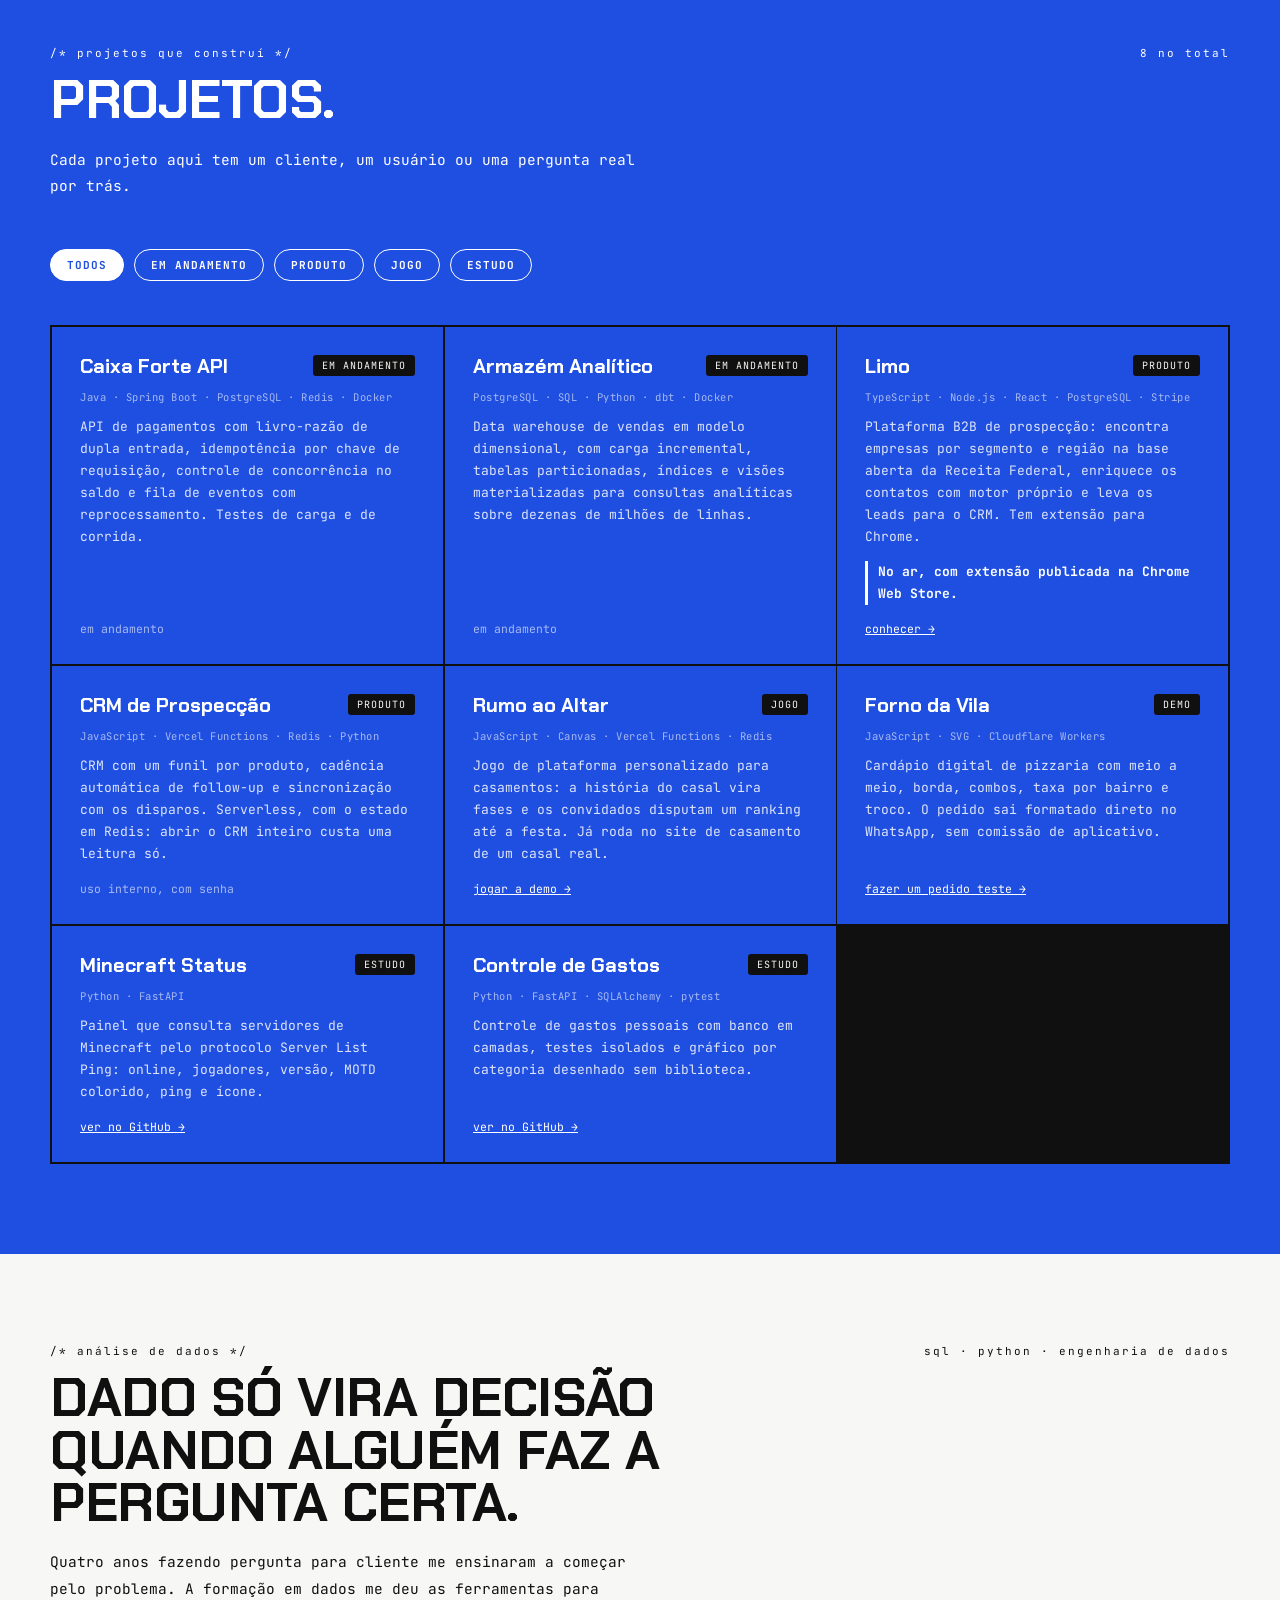
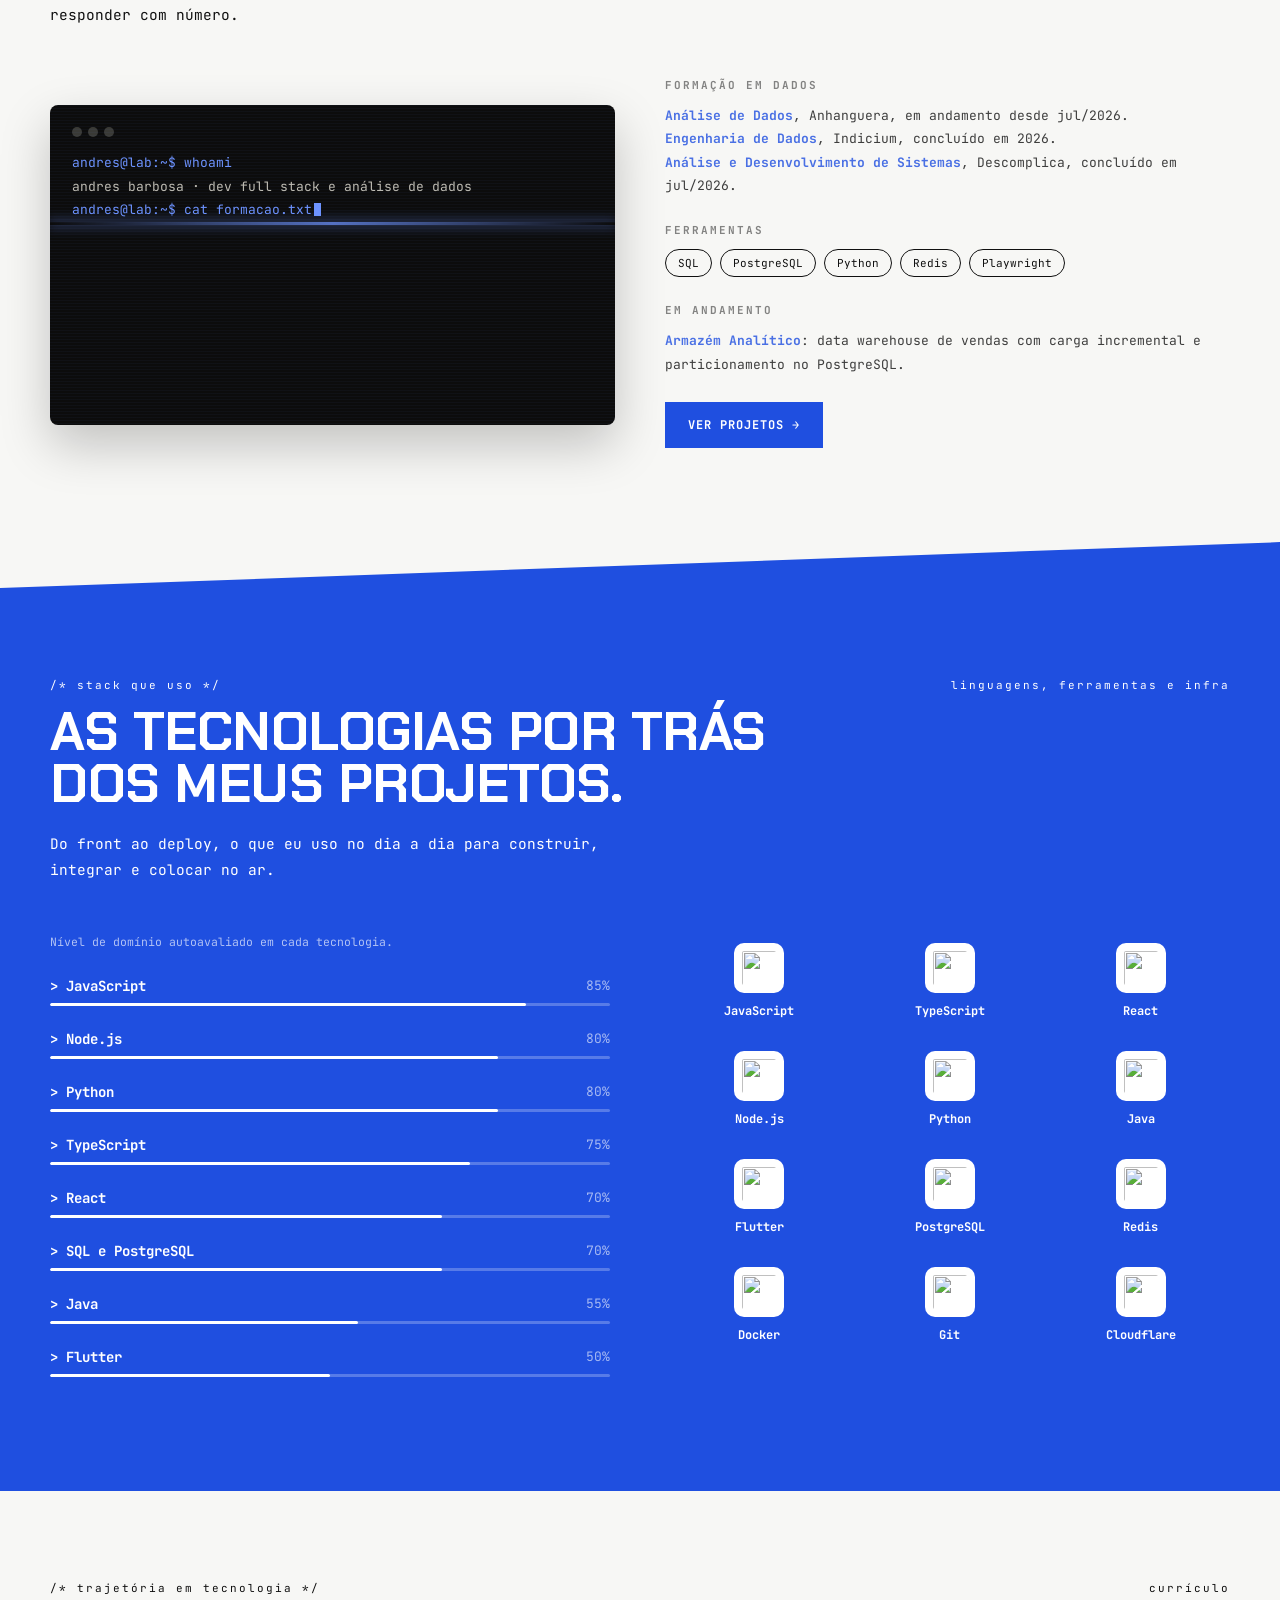
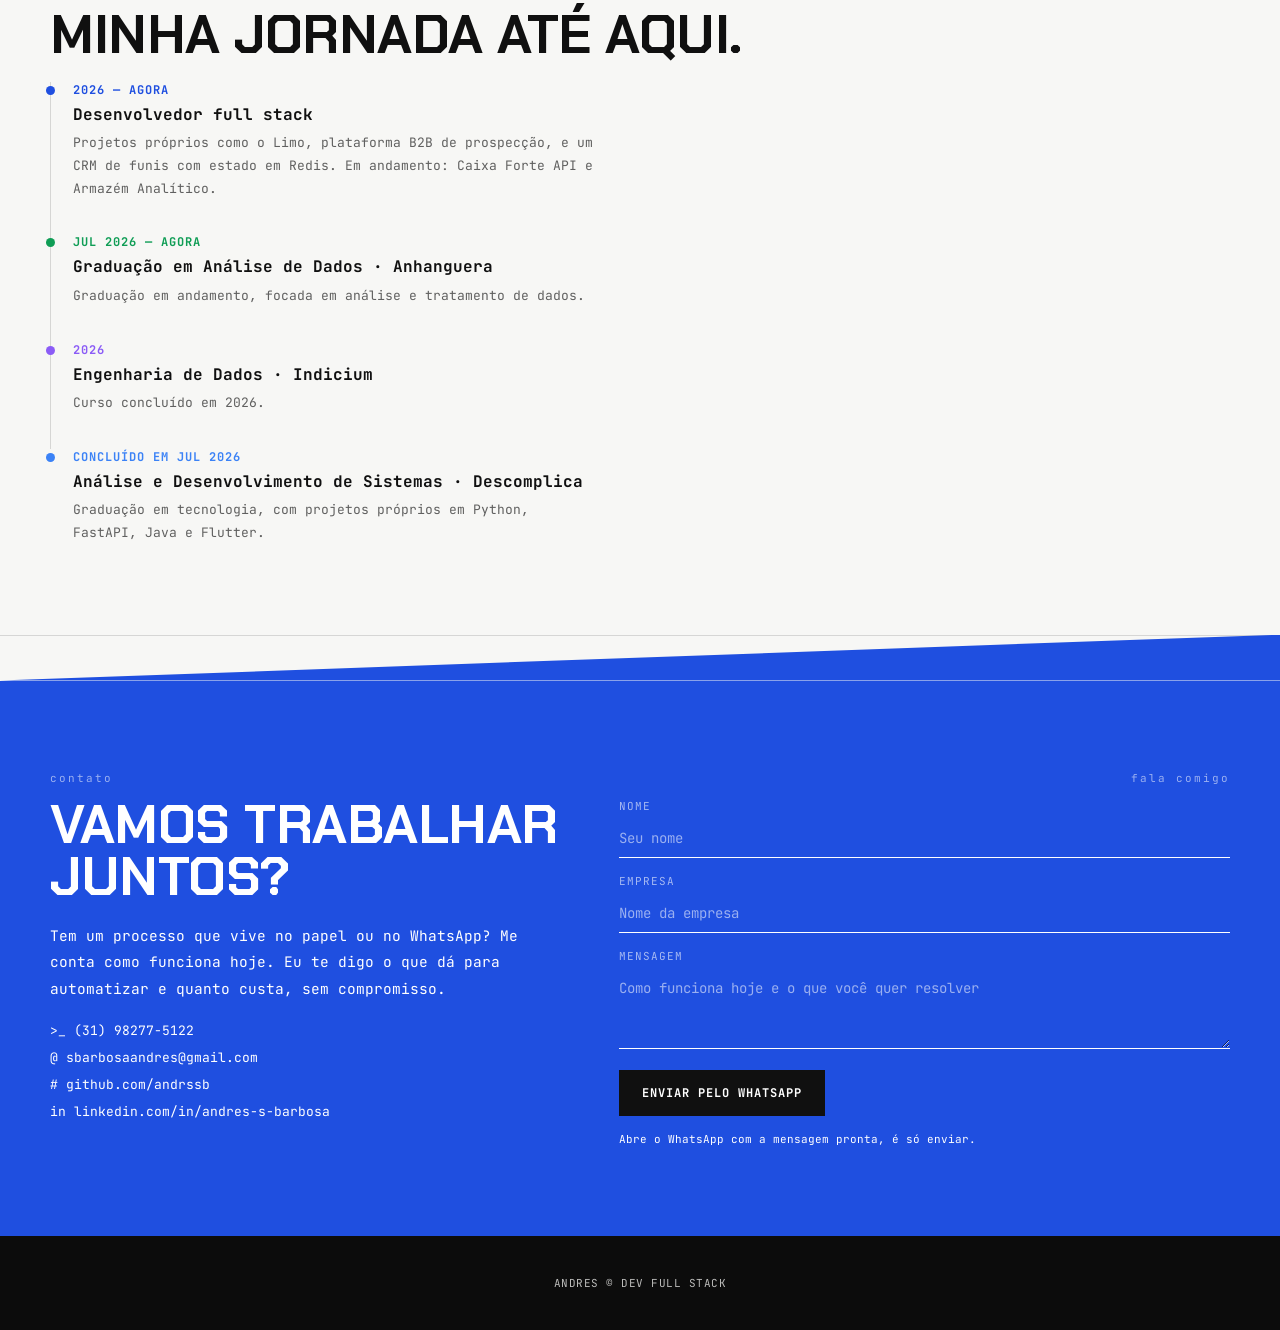
==== commit f7a6d365: "Projetos: titulo da secao" ====
--- a/index.html
+++ b/index.html
@@ -99,7 +99,7 @@
 <section class="azul" id="projetos">
   <div class="interno">
     <div class="cab revelar"><span>/* projetos que construí */</span><span id="contaProj">8 no total</span></div>
-    <h2 class="revelar">DO BACK-END AO DADO QUE VIRA DECISÃO.</h2>
+    <h2 class="revelar">PROJETOS.</h2>
     <p class="desc revelar">Cada projeto aqui tem um cliente, um usuário ou uma pergunta real por trás.</p>
     <div class="filtros revelar" id="filtros">
       <button class="filtro ativo" data-f="todos">TODOS</button>
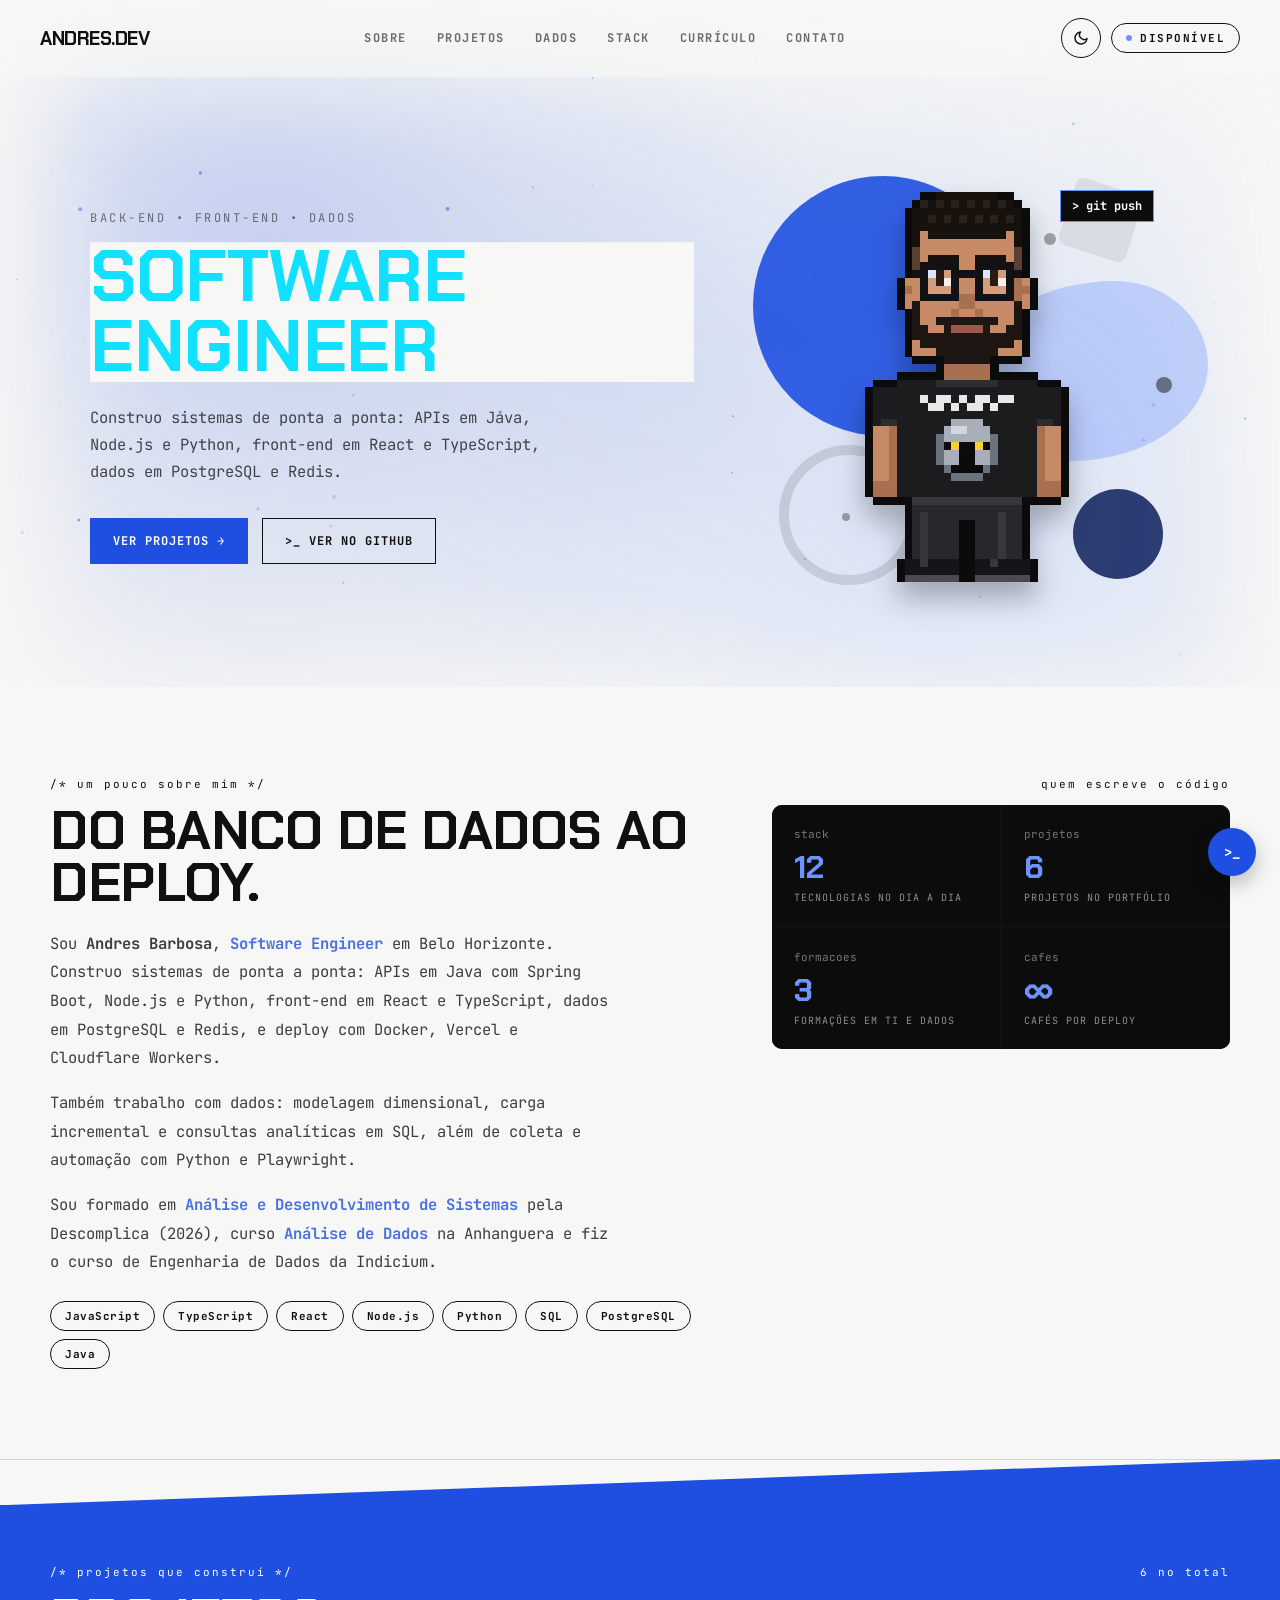
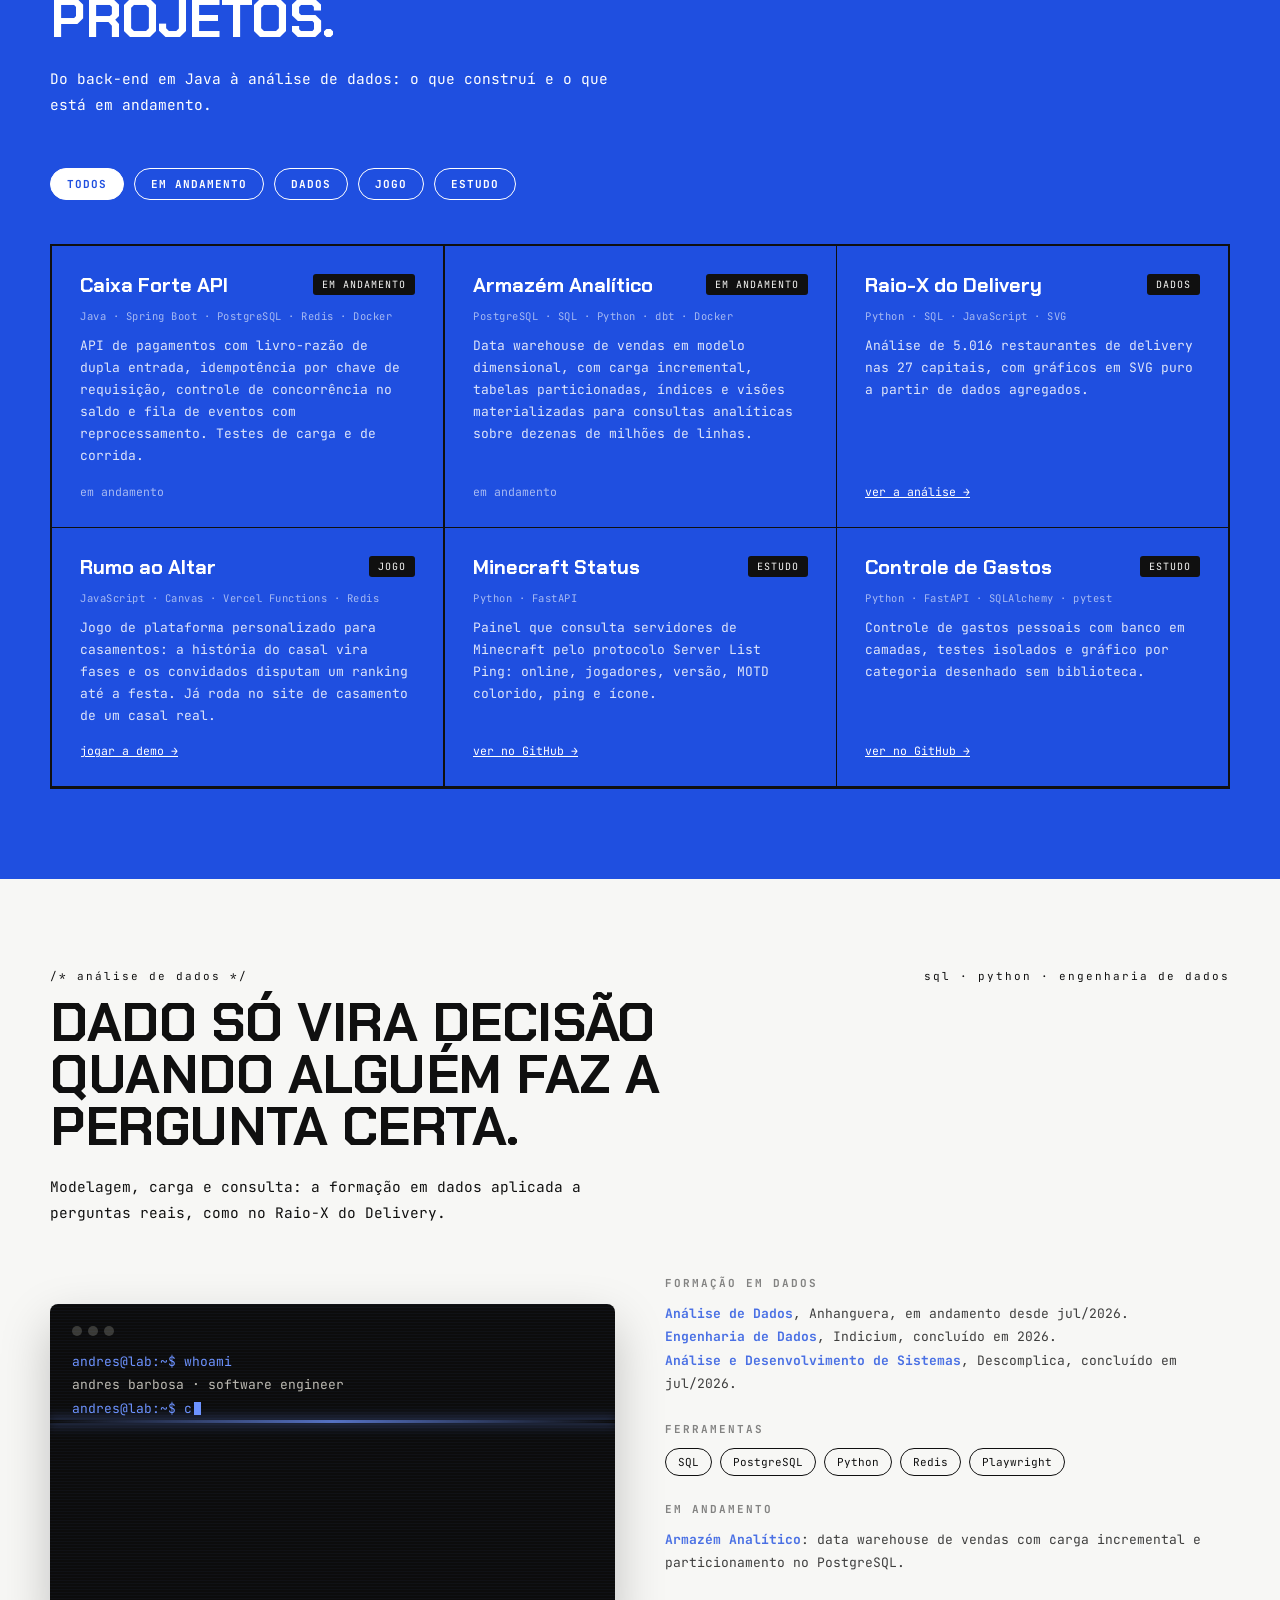
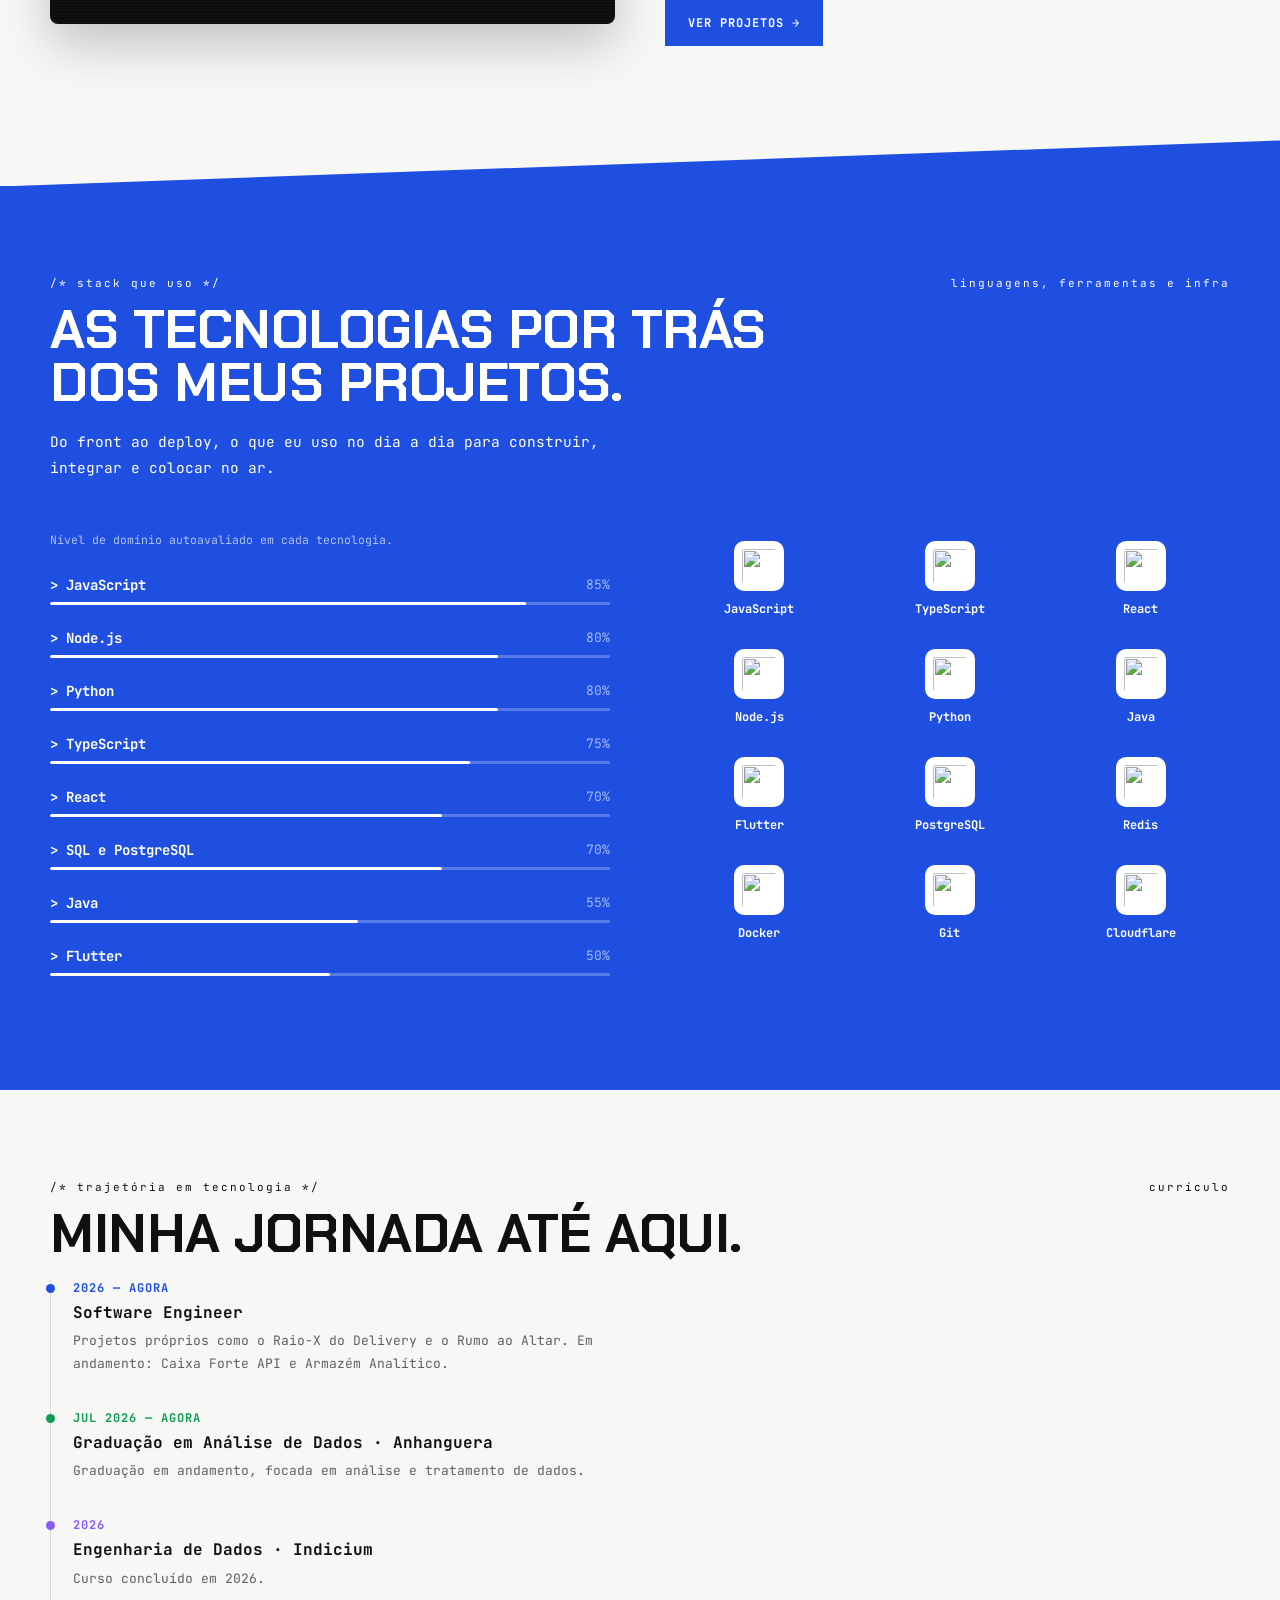
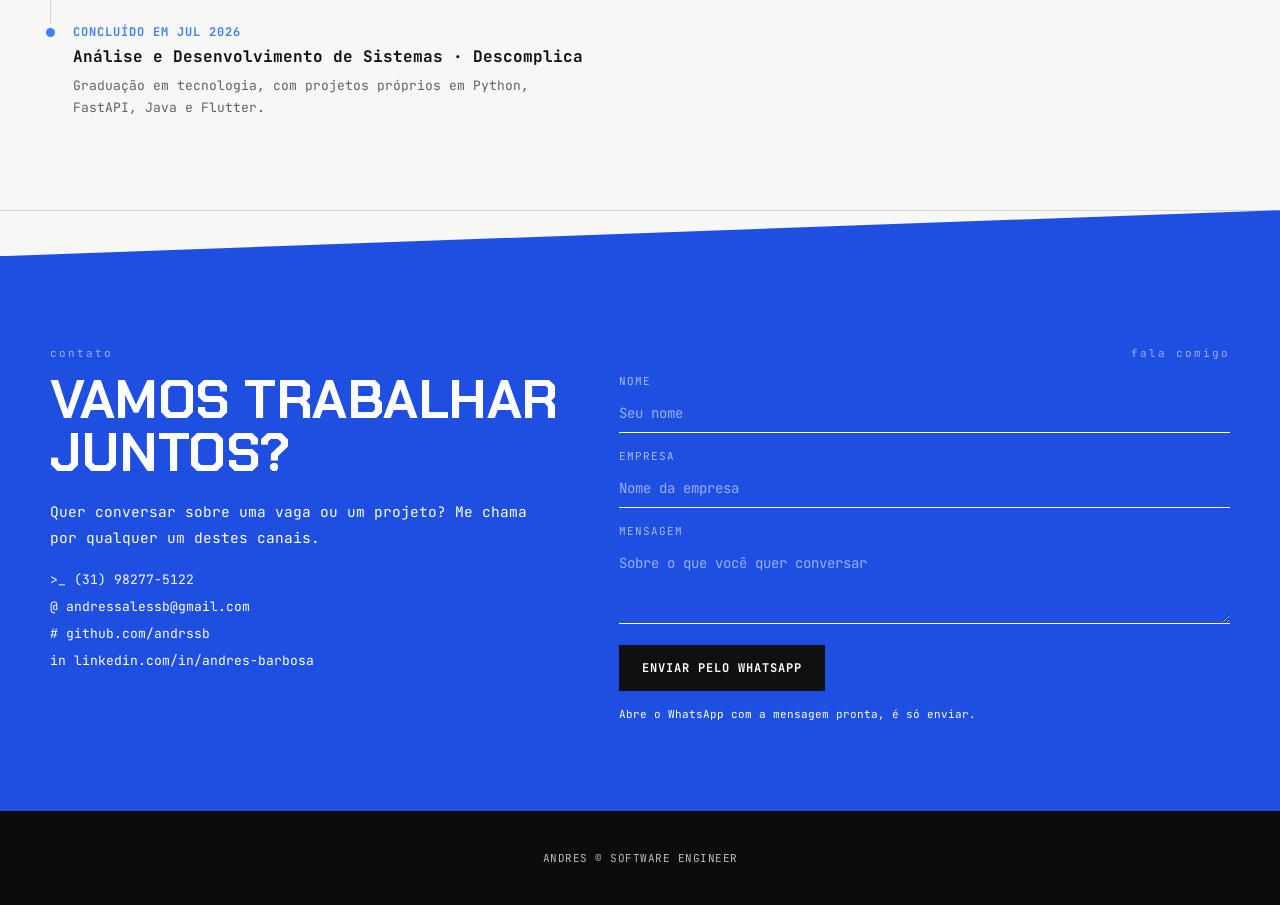
==== commit 7c7bc9cf: "Portfolio: Software Engineer, so tecnologia e projetos iguais ao GitHub" ====
--- a/index.html
+++ b/index.html
@@ -3,10 +3,10 @@
 <head>
 <meta charset="utf-8">
 <meta name="viewport" content="width=device-width, initial-scale=1">
-<title>Andres % Dev Log</title>
-<meta name="description" content="Andres Barbosa, desenvolvedor full stack em Belo Horizonte. Sites e sistemas que fazem a empresa vender: pedido pronto no WhatsApp, atendimento automático, CRM e dados.">
-<meta property="og:title" content="Andres Barbosa · Dev">
-<meta property="og:description" content="Sites e sistemas que fazem a empresa vender.">
+<title>Andres Barbosa · Software Engineer</title>
+<meta name="description" content="Andres Barbosa, Software Engineer em Belo Horizonte. Java, Spring Boot, Node.js, React, Python e SQL.">
+<meta property="og:title" content="Andres Barbosa · Software Engineer">
+<meta property="og:description" content="Sistemas de ponta a ponta: APIs, front-end, dados e deploy.">
 <link rel="icon" href="data:image/svg+xml,%3Csvg xmlns='http://www.w3.org/2000/svg' viewBox='0 0 64 64'%3E%3Crect width='64' height='64' fill='%23101010'/%3E%3Ctext x='32' y='43' font-family='monospace' font-weight='700' font-size='28' fill='%236d93ff' text-anchor='middle'%3E%3E_%3C/text%3E%3C/svg%3E">
 <link rel="preconnect" href="https://fonts.googleapis.com">
 <link rel="preconnect" href="https://fonts.gstatic.com" crossorigin>
@@ -51,12 +51,12 @@
 
 <header class="hero" id="inicio">
   <div>
-    <p class="sobretitulo">FULL STACK • ANÁLISE DE DADOS • AUTOMAÇÃO</p>
-    <h1 class="glitch" id="titulo" data-text="DEV FULL STACK & ANÁLISE DE DADOS">DEV FULL STACK<br><span class="destaque">&amp; ANÁLISE DE DADOS</span></h1>
-    <p class="lead">Sistemas, APIs e análises de dados construídos a partir do problema do negócio. Antes do código, passei 4 anos em pré-vendas B2B em empresas de tecnologia.</p>
+    <p class="sobretitulo">BACK-END • FRONT-END • DADOS</p>
+    <h1 class="glitch" id="titulo" data-text="SOFTWARE ENGINEER">SOFTWARE<br><span class="destaque">ENGINEER</span></h1>
+    <p class="lead">Construo sistemas de ponta a ponta: APIs em Java, Node.js e Python, front-end em React e TypeScript, dados em PostgreSQL e Redis.</p>
     <div class="ctas">
       <a class="btn cheio" href="#projetos">VER PROJETOS &rarr;</a>
-      <a class="btn vazio" href="https://wa.me/5531982775122?text=Ol%C3%A1%20Andres%2C%20vi%20seu%20portf%C3%B3lio" target="_blank" rel="noopener">&gt;_ FALAR NO WHATSAPP</a>
+      <a class="btn vazio" href="https://github.com/andrssb" target="_blank" rel="noopener">&gt;_ VER NO GITHUB</a>
     </div>
   </div>
   <div class="palco" id="palco" aria-hidden="true">
@@ -76,18 +76,18 @@
     <div class="cab revelar"><span>/* um pouco sobre mim */</span><span>quem escreve o código</span></div>
     <div class="sobre">
       <div class="sobre-txt revelar">
-        <h2>DO TELEFONE DE VENDAS AO EDITOR DE CÓDIGO.</h2>
-        <p>Sou <b>Andres Barbosa</b>, desenvolvedor em Belo Horizonte. Passei 4 anos em <span class="marca-txt">pré-vendas B2B</span> em empresas de tecnologia e SaaS, como V4 Company, Redberry, Verum Institute (Accenture) e AGI Brasil. Foi ali que vi quanta venda se perde em processo manual e dado mal aproveitado.</p>
-        <p>Sou formado em <span class="marca-txt">Análise e Desenvolvimento de Sistemas</span> pela Descomplica, faço graduação em <span class="marca-txt">Análise de Dados</span> pela Anhanguera e concluí o curso de Engenharia de Dados da Indicium.</p>
-        <p>Hoje eu construo sistemas, APIs e análises que resolvem problema de negócio. Com <span class="marca-txt">café</span> como combustível, gosto de coisa que vai para o ar e é usada de verdade.</p>
+        <h2>DO BANCO DE DADOS AO DEPLOY.</h2>
+        <p>Sou <b>Andres Barbosa</b>, <span class="marca-txt">Software Engineer</span> em Belo Horizonte. Construo sistemas de ponta a ponta: APIs em Java com Spring Boot, Node.js e Python, front-end em React e TypeScript, dados em PostgreSQL e Redis, e deploy com Docker, Vercel e Cloudflare Workers.</p>
+        <p>Também trabalho com dados: modelagem dimensional, carga incremental e consultas analíticas em SQL, além de coleta e automação com Python e Playwright.</p>
+        <p>Sou formado em <span class="marca-txt">Análise e Desenvolvimento de Sistemas</span> pela Descomplica (2026), curso <span class="marca-txt">Análise de Dados</span> na Anhanguera e fiz o curso de Engenharia de Dados da Indicium.</p>
         <div class="pilulas">
           <span class="pilula">JavaScript</span><span class="pilula">TypeScript</span><span class="pilula">React</span><span class="pilula">Node.js</span>
           <span class="pilula">Python</span><span class="pilula">SQL</span><span class="pilula">PostgreSQL</span><span class="pilula">Java</span>
         </div>
       </div>
       <div class="numeros revelar">
-        <div><div class="k">anos_em_tech</div><div class="v" data-conta="4" data-mais="+">0</div><div class="r">ANOS EM EMPRESAS DE TECNOLOGIA</div></div>
-        <div><div class="k">projetos_no_ar</div><div class="v" data-conta="6">0</div><div class="r">PROJETOS PUBLICADOS</div></div>
+        <div><div class="k">stack</div><div class="v" data-conta="12">0</div><div class="r">TECNOLOGIAS NO DIA A DIA</div></div>
+        <div><div class="k">projetos</div><div class="v" data-conta="6">0</div><div class="r">PROJETOS NO PORTFÓLIO</div></div>
         <div><div class="k">formacoes</div><div class="v" data-conta="3">0</div><div class="r">FORMAÇÕES EM TI E DADOS</div></div>
         <div><div class="k">cafes</div><div class="v">&infin;</div><div class="r">CAFÉS POR DEPLOY</div></div>
       </div>
@@ -98,14 +98,14 @@
 <div class="transicao"></div>
 <section class="azul" id="projetos">
   <div class="interno">
-    <div class="cab revelar"><span>/* projetos que construí */</span><span id="contaProj">8 no total</span></div>
+    <div class="cab revelar"><span>/* projetos que construí */</span><span id="contaProj">6 no total</span></div>
     <h2 class="revelar">PROJETOS.</h2>
-    <p class="desc revelar">Cada projeto aqui tem um cliente, um usuário ou uma pergunta real por trás.</p>
+    <p class="desc revelar">Do back-end em Java à análise de dados: o que construí e o que está em andamento.</p>
     <div class="filtros revelar" id="filtros">
       <button class="filtro ativo" data-f="todos">TODOS</button>
       <button class="filtro" data-f="andamento">EM ANDAMENTO</button>
-      <button class="filtro" data-f="produto">PRODUTO</button>
-            <button class="filtro" data-f="jogo">JOGO</button>
+      <button class="filtro" data-f="dados">DADOS</button>
+      <button class="filtro" data-f="jogo">JOGO</button>
       <button class="filtro" data-f="estudo">ESTUDO</button>
     </div>
     <div class="grade" id="grade"></div>
@@ -116,7 +116,7 @@
   <div class="interno">
     <div class="cab revelar"><span>/* análise de dados */</span><span>sql · python · engenharia de dados</span></div>
     <h2 class="revelar">DADO SÓ VIRA DECISÃO QUANDO ALGUÉM FAZ A PERGUNTA CERTA.</h2>
-    <p class="desc revelar">Quatro anos fazendo pergunta para cliente me ensinaram a começar pelo problema. A formação em dados me deu as ferramentas para responder com número.</p>
+    <p class="desc revelar">Modelagem, carga e consulta: a formação em dados aplicada a perguntas reais, como no Raio-X do Delivery.</p>
     <div class="lab">
       <div class="terminal revelar" id="terminal">
         <div class="barra"><span></span><span></span><span></span></div>
@@ -159,7 +159,7 @@
     <div class="cab revelar"><span>/* trajetória em tecnologia */</span><span>currículo</span></div>
     <h2 class="revelar">MINHA JORNADA ATÉ AQUI.</h2>
     <ol class="trajetoria">
-      <li class="traj c-royal revelar"><span class="traj-ponto"></span><div class="traj-data">2026 — AGORA</div><h3 class="traj-titulo">Desenvolvedor full stack</h3><p class="traj-desc">Projetos próprios como o Limo, plataforma B2B de prospecção, e um CRM de funis com estado em Redis. Em andamento: Caixa Forte API e Armazém Analítico.</p></li>
+      <li class="traj c-royal revelar"><span class="traj-ponto"></span><div class="traj-data">2026 — AGORA</div><h3 class="traj-titulo">Software Engineer</h3><p class="traj-desc">Projetos próprios como o Raio-X do Delivery e o Rumo ao Altar. Em andamento: Caixa Forte API e Armazém Analítico.</p></li>
       <li class="traj c-verde revelar"><span class="traj-ponto"></span><div class="traj-data">JUL 2026 — AGORA</div><h3 class="traj-titulo">Graduação em Análise de Dados · Anhanguera</h3><p class="traj-desc">Graduação em andamento, focada em análise e tratamento de dados.</p></li>
       <li class="traj c-roxo revelar"><span class="traj-ponto"></span><div class="traj-data">2026</div><h3 class="traj-titulo">Engenharia de Dados · Indicium</h3><p class="traj-desc">Curso concluído em 2026.</p></li>
       <li class="traj c-azul revelar"><span class="traj-ponto"></span><div class="traj-data">CONCLUÍDO EM JUL 2026</div><h3 class="traj-titulo">Análise e Desenvolvimento de Sistemas · Descomplica</h3><p class="traj-desc">Graduação em tecnologia, com projetos próprios em Python, FastAPI, Java e Flutter.</p></li>
@@ -174,16 +174,16 @@
     <div class="contato" id="contatoGrade">
       <div class="contato-esq surge">
         <h2>VAMOS TRABALHAR JUNTOS?</h2>
-        <p class="desc">Tem um processo que vive no papel ou no WhatsApp? Me conta como funciona hoje. Eu te digo o que dá para automatizar e quanto custa, sem compromisso.</p>
+        <p class="desc">Quer conversar sobre uma vaga ou um projeto? Me chama por qualquer um destes canais.</p>
         <a href="https://wa.me/5531982775122" target="_blank" rel="noopener">&gt;_ (31) 98277-5122</a>
-        <a href="mailto:sbarbosaandres@gmail.com">@ sbarbosaandres@gmail.com</a>
+        <a href="mailto:andressalessb@gmail.com">@ andressalessb@gmail.com</a>
         <a href="https://github.com/andrssb" target="_blank" rel="noopener"># github.com/andrssb</a>
-        <a href="https://linkedin.com/in/andres-s-barbosa-298645439" target="_blank" rel="noopener">in linkedin.com/in/andres-s-barbosa</a>
+        <a href="https://www.linkedin.com/in/andres-barbosa-496088406" target="_blank" rel="noopener">in linkedin.com/in/andres-barbosa</a>
       </div>
       <form id="form" class="surge">
         <div class="campo"><label for="fNome">NOME</label><input id="fNome" name="nome" required placeholder="Seu nome"></div>
         <div class="campo"><label for="fEmpresa">EMPRESA</label><input id="fEmpresa" name="empresa" placeholder="Nome da empresa"></div>
-        <div class="campo"><label for="fMsg">MENSAGEM</label><textarea id="fMsg" name="msg" required placeholder="Como funciona hoje e o que você quer resolver"></textarea></div>
+        <div class="campo"><label for="fMsg">MENSAGEM</label><textarea id="fMsg" name="msg" required placeholder="Sobre o que você quer conversar"></textarea></div>
         <button class="btn escuro" type="submit">ENVIAR PELO WHATSAPP</button>
         <p class="nota-form">Abre o WhatsApp com a mensagem pronta, é só enviar.</p>
       </form>
@@ -192,7 +192,7 @@
 </section>
 </main>
 
-<footer><span>ANDRES © DEV FULL STACK</span></footer>
+<footer><span>ANDRES © SOFTWARE ENGINEER</span></footer>
 
 <button class="cmd-botao" id="cmdBotao" aria-label="Abrir terminal de navegação" title="Terminal (Ctrl+K)">&gt;_</button>
 <div class="cmd-fundo" id="cmdFundo">
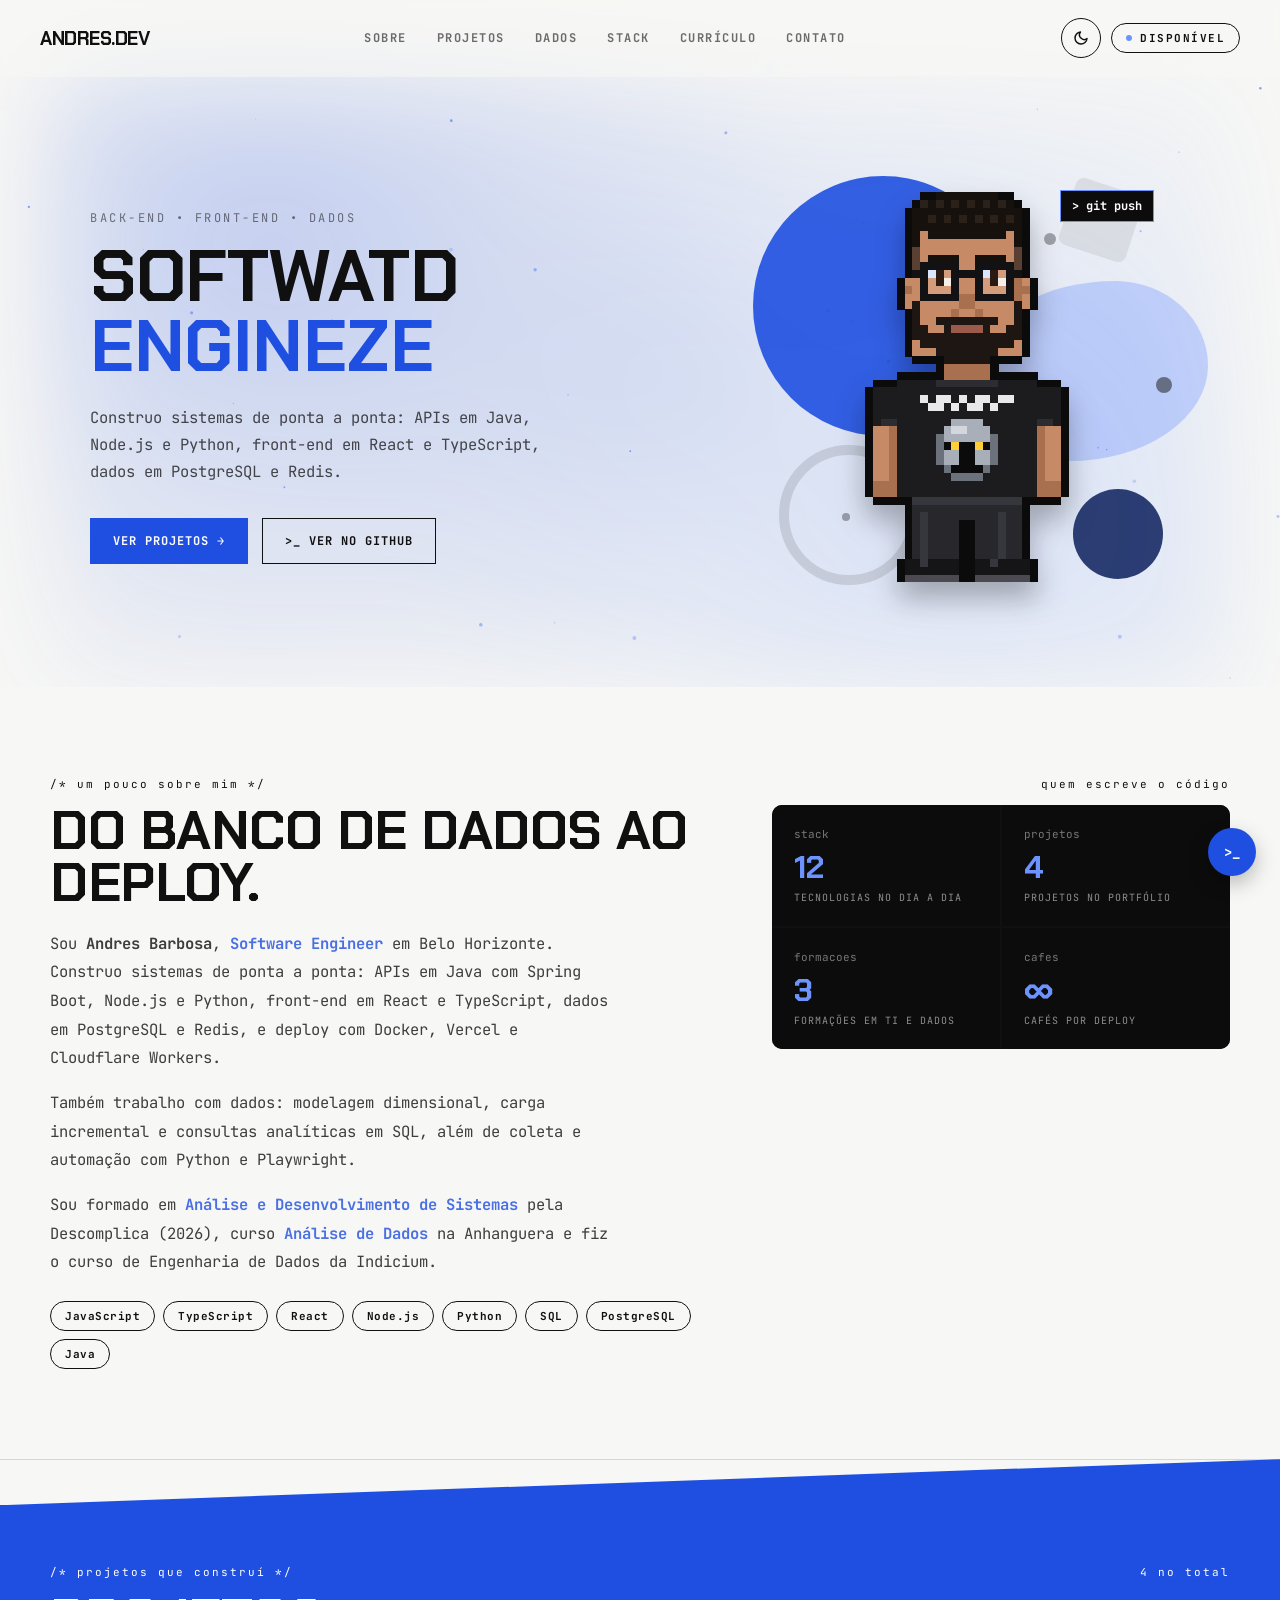
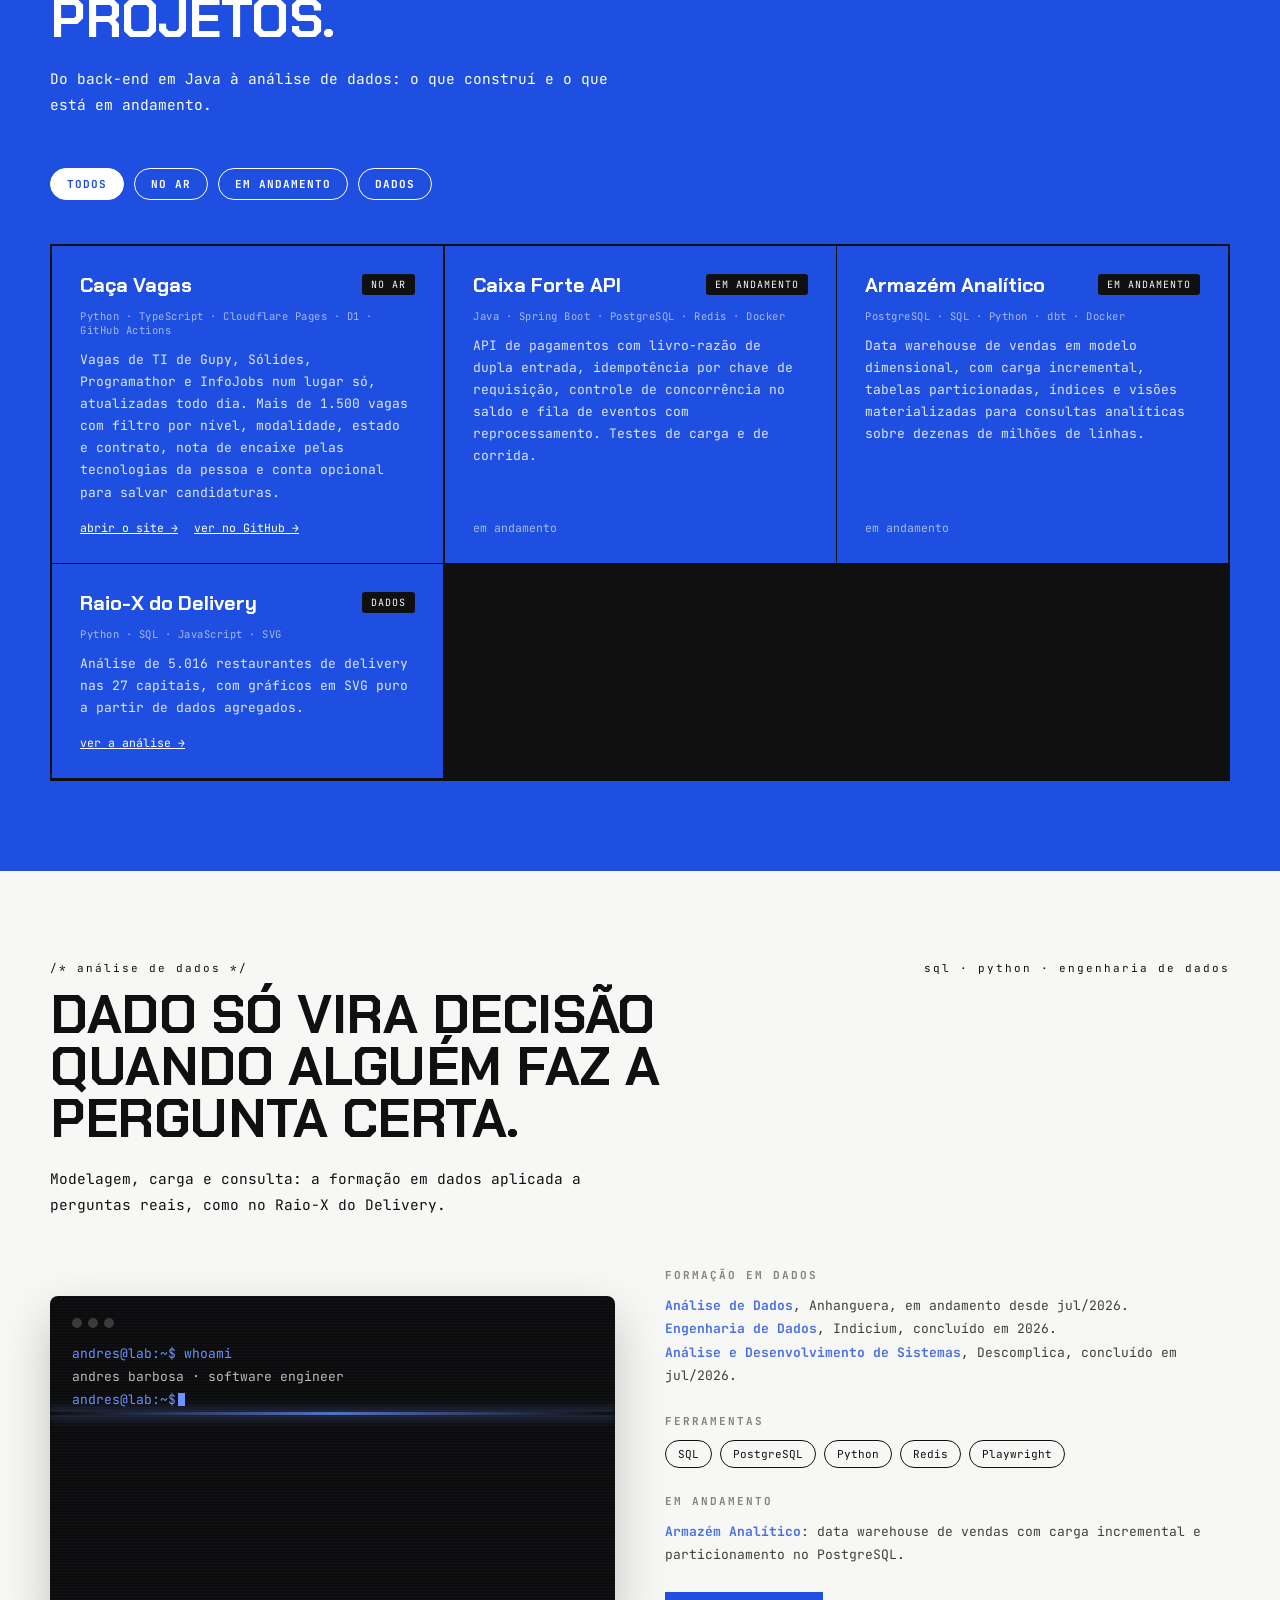
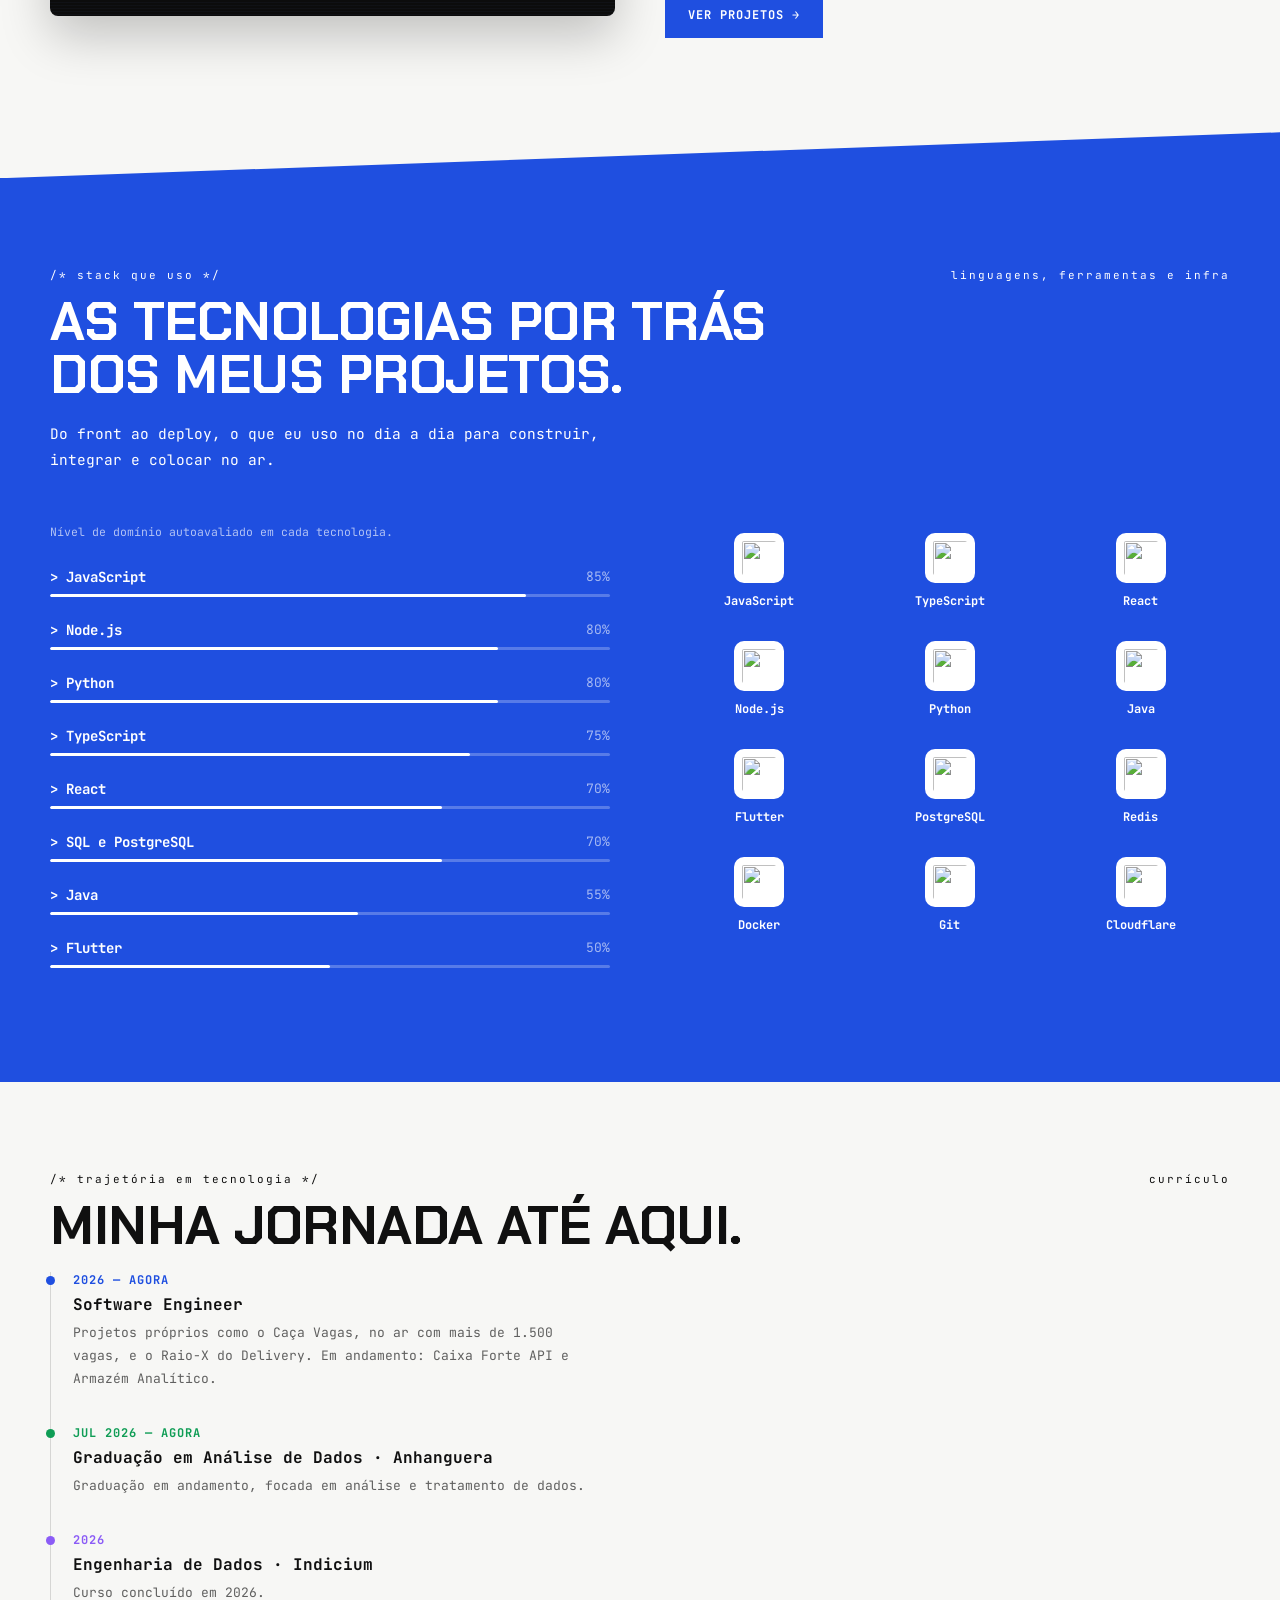
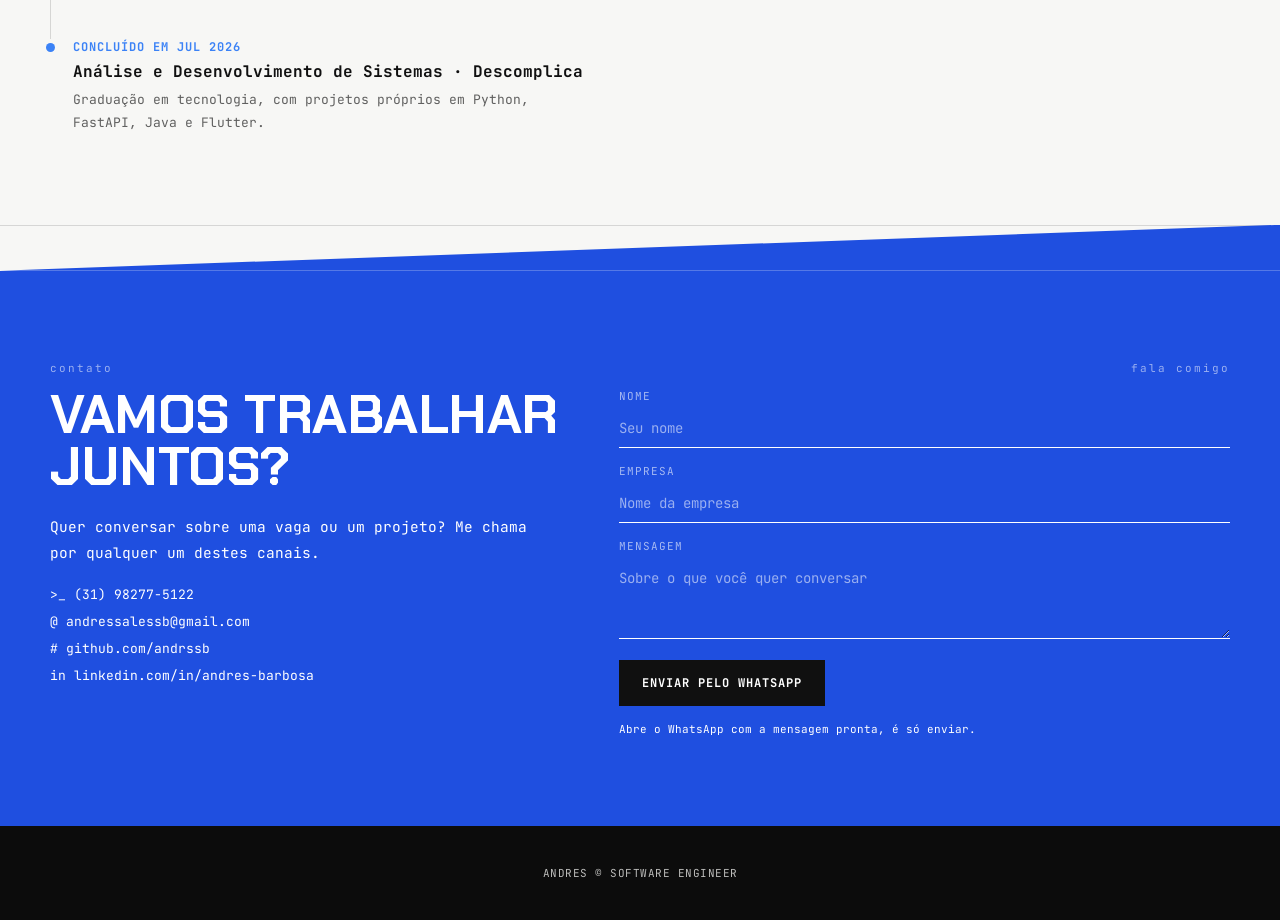
==== commit 01d1e740: "Projetos: entra o Caca Vagas; saem Rumo ao Altar, Minecraft Status e Controle de Gastos" ====
--- a/index.html
+++ b/index.html
@@ -19,7 +19,7 @@
     document.documentElement.setAttribute('data-theme', t);
   })();
 </script>
-<link rel="stylesheet" href="style.css?v=6">
+<link rel="stylesheet" href="style.css?v=7">
 </head>
 <body>
 
@@ -87,7 +87,7 @@
       </div>
       <div class="numeros revelar">
         <div><div class="k">stack</div><div class="v" data-conta="12">0</div><div class="r">TECNOLOGIAS NO DIA A DIA</div></div>
-        <div><div class="k">projetos</div><div class="v" data-conta="6">0</div><div class="r">PROJETOS NO PORTFÓLIO</div></div>
+        <div><div class="k">projetos</div><div class="v" data-conta="4">0</div><div class="r">PROJETOS NO PORTFÓLIO</div></div>
         <div><div class="k">formacoes</div><div class="v" data-conta="3">0</div><div class="r">FORMAÇÕES EM TI E DADOS</div></div>
         <div><div class="k">cafes</div><div class="v">&infin;</div><div class="r">CAFÉS POR DEPLOY</div></div>
       </div>
@@ -98,15 +98,14 @@
 <div class="transicao"></div>
 <section class="azul" id="projetos">
   <div class="interno">
-    <div class="cab revelar"><span>/* projetos que construí */</span><span id="contaProj">6 no total</span></div>
+    <div class="cab revelar"><span>/* projetos que construí */</span><span id="contaProj">4 no total</span></div>
     <h2 class="revelar">PROJETOS.</h2>
     <p class="desc revelar">Do back-end em Java à análise de dados: o que construí e o que está em andamento.</p>
     <div class="filtros revelar" id="filtros">
       <button class="filtro ativo" data-f="todos">TODOS</button>
+      <button class="filtro" data-f="noar">NO AR</button>
       <button class="filtro" data-f="andamento">EM ANDAMENTO</button>
       <button class="filtro" data-f="dados">DADOS</button>
-      <button class="filtro" data-f="jogo">JOGO</button>
-      <button class="filtro" data-f="estudo">ESTUDO</button>
     </div>
     <div class="grade" id="grade"></div>
   </div>
@@ -159,7 +158,7 @@
     <div class="cab revelar"><span>/* trajetória em tecnologia */</span><span>currículo</span></div>
     <h2 class="revelar">MINHA JORNADA ATÉ AQUI.</h2>
     <ol class="trajetoria">
-      <li class="traj c-royal revelar"><span class="traj-ponto"></span><div class="traj-data">2026 — AGORA</div><h3 class="traj-titulo">Software Engineer</h3><p class="traj-desc">Projetos próprios como o Raio-X do Delivery e o Rumo ao Altar. Em andamento: Caixa Forte API e Armazém Analítico.</p></li>
+      <li class="traj c-royal revelar"><span class="traj-ponto"></span><div class="traj-data">2026 — AGORA</div><h3 class="traj-titulo">Software Engineer</h3><p class="traj-desc">Projetos próprios como o Caça Vagas, no ar com mais de 1.500 vagas, e o Raio-X do Delivery. Em andamento: Caixa Forte API e Armazém Analítico.</p></li>
       <li class="traj c-verde revelar"><span class="traj-ponto"></span><div class="traj-data">JUL 2026 — AGORA</div><h3 class="traj-titulo">Graduação em Análise de Dados · Anhanguera</h3><p class="traj-desc">Graduação em andamento, focada em análise e tratamento de dados.</p></li>
       <li class="traj c-roxo revelar"><span class="traj-ponto"></span><div class="traj-data">2026</div><h3 class="traj-titulo">Engenharia de Dados · Indicium</h3><p class="traj-desc">Curso concluído em 2026.</p></li>
       <li class="traj c-azul revelar"><span class="traj-ponto"></span><div class="traj-data">CONCLUÍDO EM JUL 2026</div><h3 class="traj-titulo">Análise e Desenvolvimento de Sistemas · Descomplica</h3><p class="traj-desc">Graduação em tecnologia, com projetos próprios em Python, FastAPI, Java e Flutter.</p></li>
@@ -202,7 +201,7 @@
   </div>
 </div>
 
-<script src="avatar.js?v=6"></script>
-<script src="script.js?v=6"></script>
+<script src="avatar.js?v=7"></script>
+<script src="script.js?v=7"></script>
 </body>
 </html>
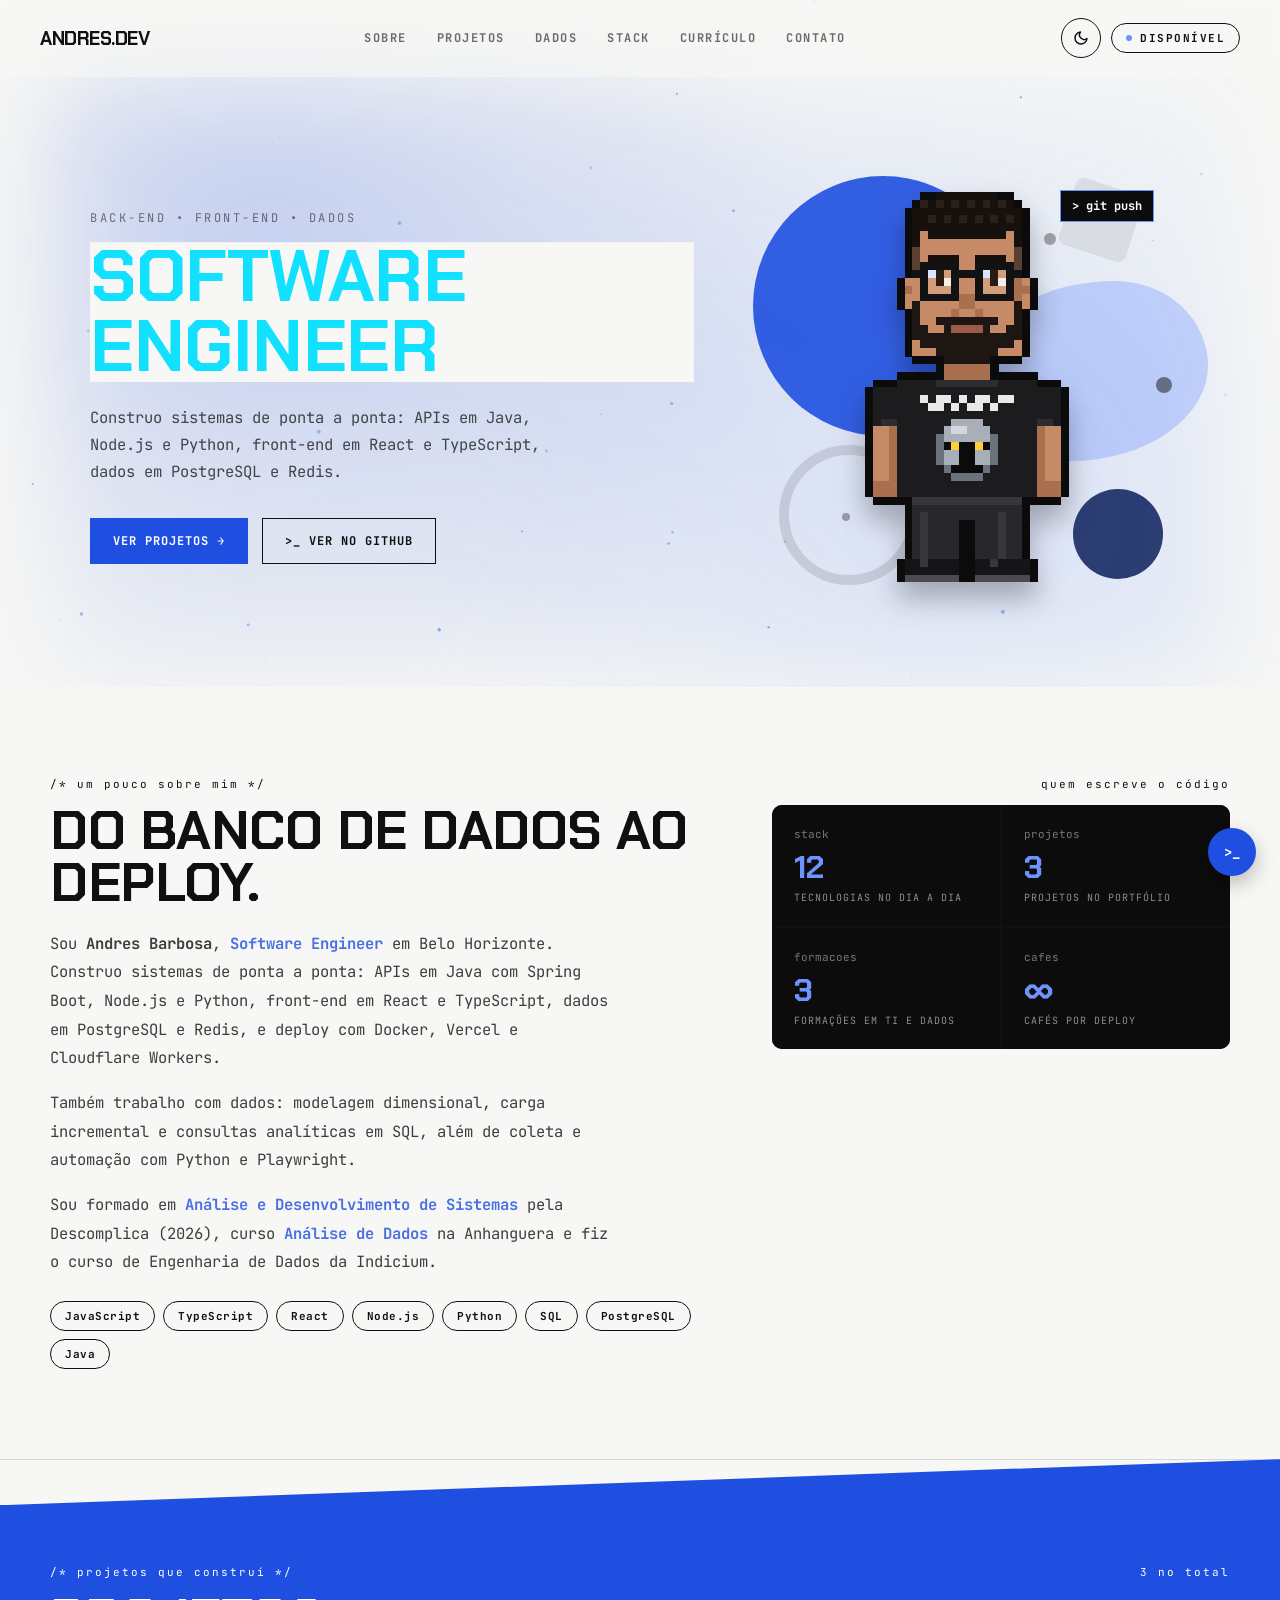
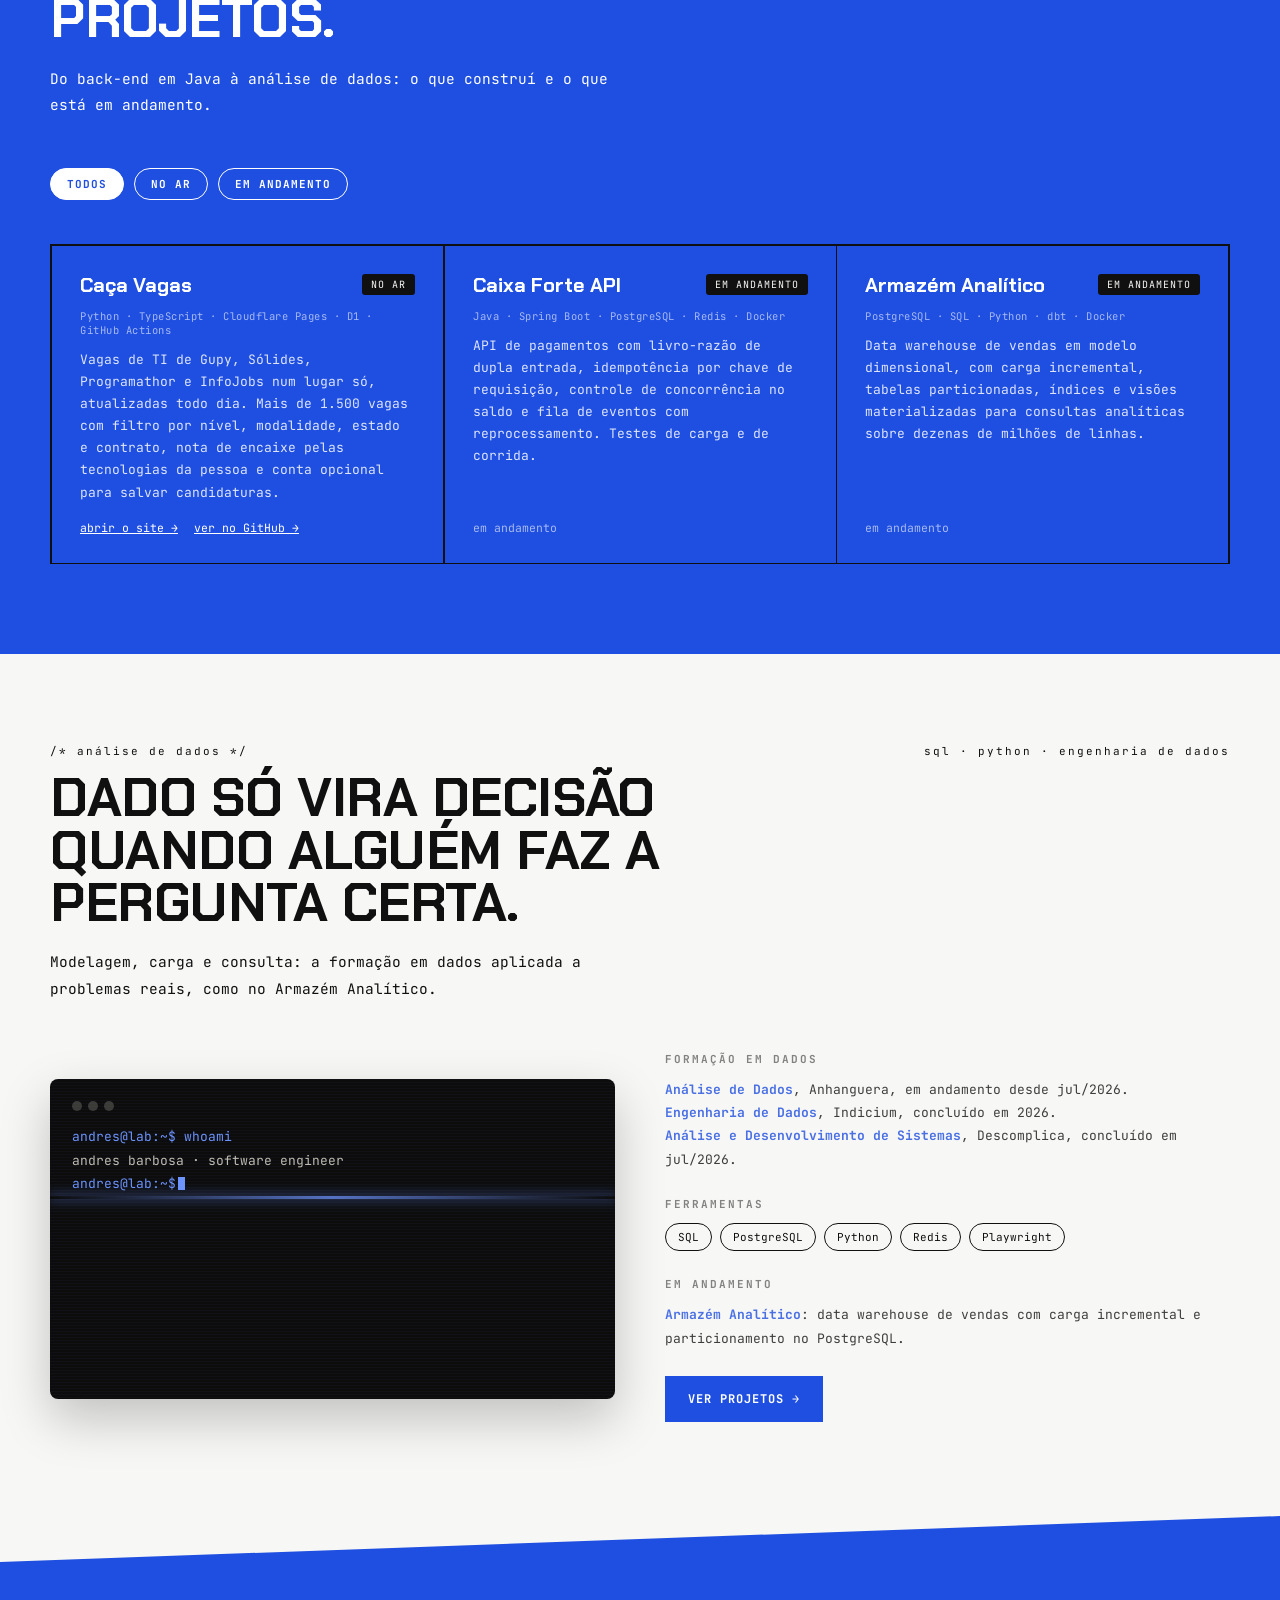
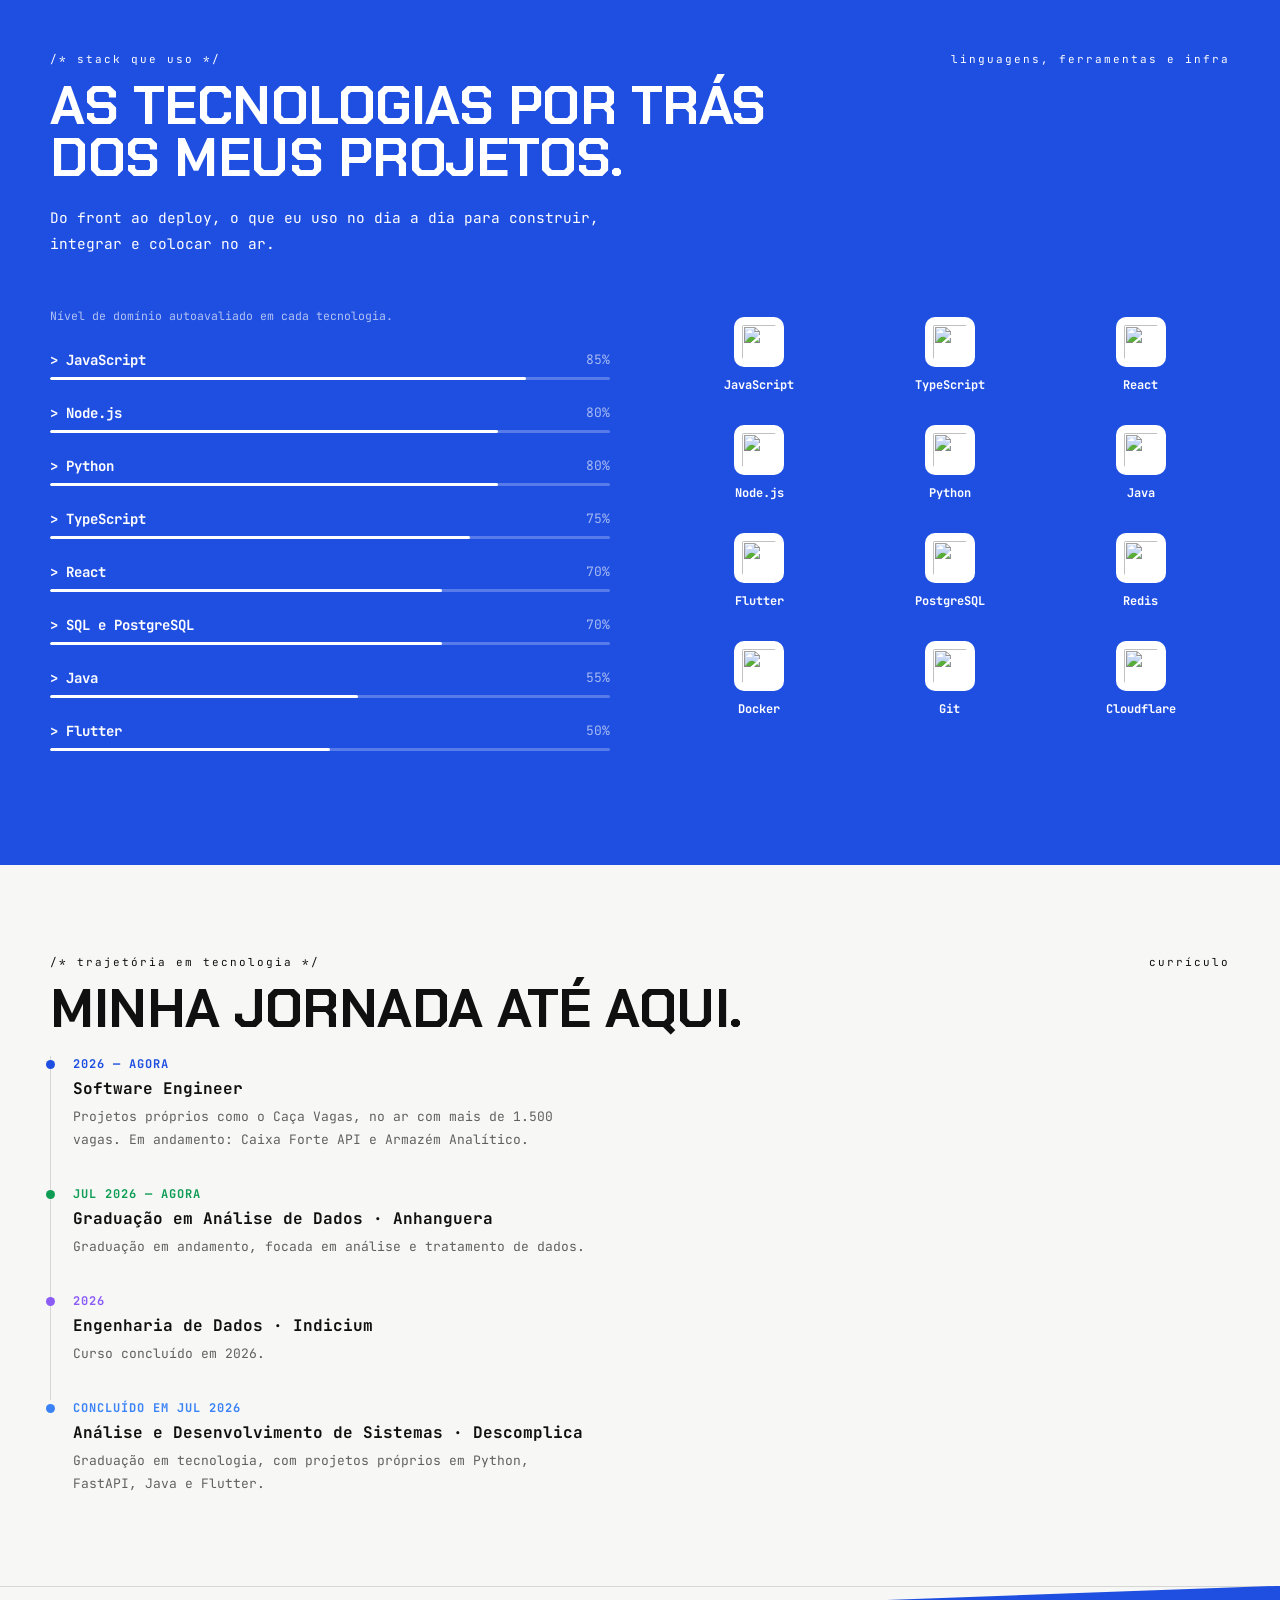
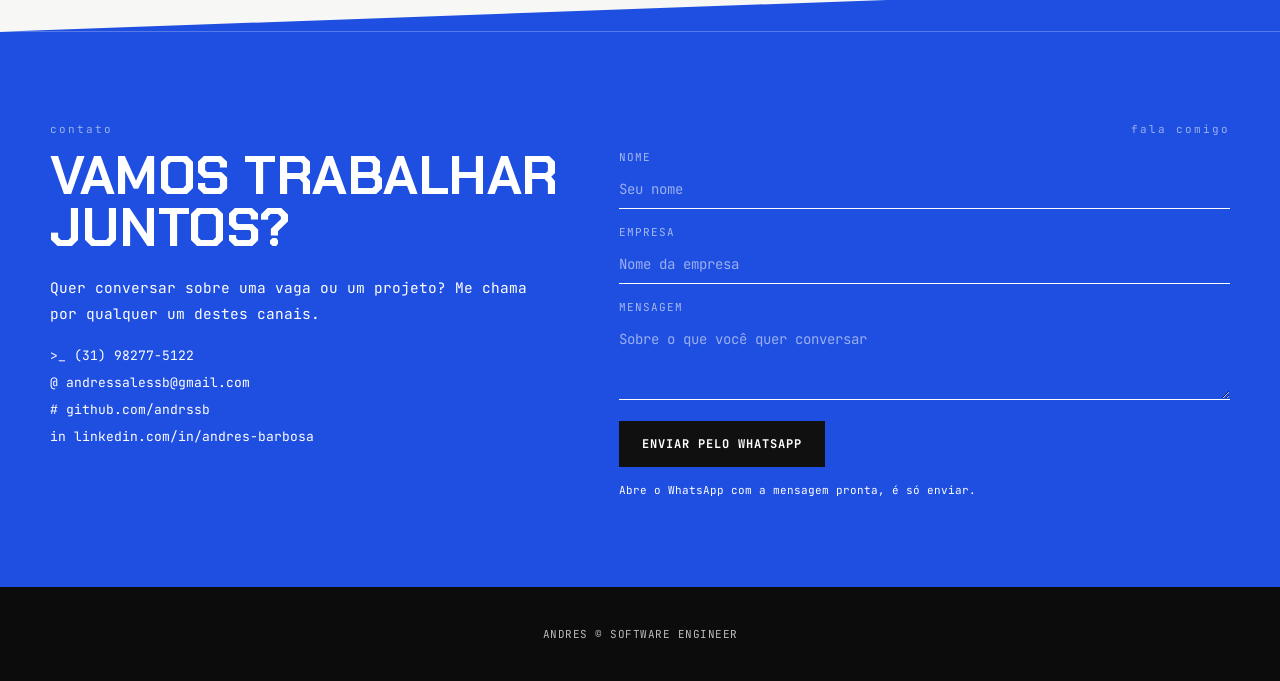
==== commit 6ad81cdd: "Projetos: sai o Raio-X do Delivery" ====
--- a/index.html
+++ b/index.html
@@ -19,7 +19,7 @@
     document.documentElement.setAttribute('data-theme', t);
   })();
 </script>
-<link rel="stylesheet" href="style.css?v=7">
+<link rel="stylesheet" href="style.css?v=8">
 </head>
 <body>
 
@@ -87,7 +87,7 @@
       </div>
       <div class="numeros revelar">
         <div><div class="k">stack</div><div class="v" data-conta="12">0</div><div class="r">TECNOLOGIAS NO DIA A DIA</div></div>
-        <div><div class="k">projetos</div><div class="v" data-conta="4">0</div><div class="r">PROJETOS NO PORTFÓLIO</div></div>
+        <div><div class="k">projetos</div><div class="v" data-conta="3">0</div><div class="r">PROJETOS NO PORTFÓLIO</div></div>
         <div><div class="k">formacoes</div><div class="v" data-conta="3">0</div><div class="r">FORMAÇÕES EM TI E DADOS</div></div>
         <div><div class="k">cafes</div><div class="v">&infin;</div><div class="r">CAFÉS POR DEPLOY</div></div>
       </div>
@@ -98,14 +98,13 @@
 <div class="transicao"></div>
 <section class="azul" id="projetos">
   <div class="interno">
-    <div class="cab revelar"><span>/* projetos que construí */</span><span id="contaProj">4 no total</span></div>
+    <div class="cab revelar"><span>/* projetos que construí */</span><span id="contaProj">3 no total</span></div>
     <h2 class="revelar">PROJETOS.</h2>
     <p class="desc revelar">Do back-end em Java à análise de dados: o que construí e o que está em andamento.</p>
     <div class="filtros revelar" id="filtros">
       <button class="filtro ativo" data-f="todos">TODOS</button>
       <button class="filtro" data-f="noar">NO AR</button>
       <button class="filtro" data-f="andamento">EM ANDAMENTO</button>
-      <button class="filtro" data-f="dados">DADOS</button>
     </div>
     <div class="grade" id="grade"></div>
   </div>
@@ -115,7 +114,7 @@
   <div class="interno">
     <div class="cab revelar"><span>/* análise de dados */</span><span>sql · python · engenharia de dados</span></div>
     <h2 class="revelar">DADO SÓ VIRA DECISÃO QUANDO ALGUÉM FAZ A PERGUNTA CERTA.</h2>
-    <p class="desc revelar">Modelagem, carga e consulta: a formação em dados aplicada a perguntas reais, como no Raio-X do Delivery.</p>
+    <p class="desc revelar">Modelagem, carga e consulta: a formação em dados aplicada a problemas reais, como no Armazém Analítico.</p>
     <div class="lab">
       <div class="terminal revelar" id="terminal">
         <div class="barra"><span></span><span></span><span></span></div>
@@ -158,7 +157,7 @@
     <div class="cab revelar"><span>/* trajetória em tecnologia */</span><span>currículo</span></div>
     <h2 class="revelar">MINHA JORNADA ATÉ AQUI.</h2>
     <ol class="trajetoria">
-      <li class="traj c-royal revelar"><span class="traj-ponto"></span><div class="traj-data">2026 — AGORA</div><h3 class="traj-titulo">Software Engineer</h3><p class="traj-desc">Projetos próprios como o Caça Vagas, no ar com mais de 1.500 vagas, e o Raio-X do Delivery. Em andamento: Caixa Forte API e Armazém Analítico.</p></li>
+      <li class="traj c-royal revelar"><span class="traj-ponto"></span><div class="traj-data">2026 — AGORA</div><h3 class="traj-titulo">Software Engineer</h3><p class="traj-desc">Projetos próprios como o Caça Vagas, no ar com mais de 1.500 vagas. Em andamento: Caixa Forte API e Armazém Analítico.</p></li>
       <li class="traj c-verde revelar"><span class="traj-ponto"></span><div class="traj-data">JUL 2026 — AGORA</div><h3 class="traj-titulo">Graduação em Análise de Dados · Anhanguera</h3><p class="traj-desc">Graduação em andamento, focada em análise e tratamento de dados.</p></li>
       <li class="traj c-roxo revelar"><span class="traj-ponto"></span><div class="traj-data">2026</div><h3 class="traj-titulo">Engenharia de Dados · Indicium</h3><p class="traj-desc">Curso concluído em 2026.</p></li>
       <li class="traj c-azul revelar"><span class="traj-ponto"></span><div class="traj-data">CONCLUÍDO EM JUL 2026</div><h3 class="traj-titulo">Análise e Desenvolvimento de Sistemas · Descomplica</h3><p class="traj-desc">Graduação em tecnologia, com projetos próprios em Python, FastAPI, Java e Flutter.</p></li>
@@ -201,7 +200,7 @@
   </div>
 </div>
 
-<script src="avatar.js?v=7"></script>
-<script src="script.js?v=7"></script>
+<script src="avatar.js?v=8"></script>
+<script src="script.js?v=8"></script>
 </body>
 </html>
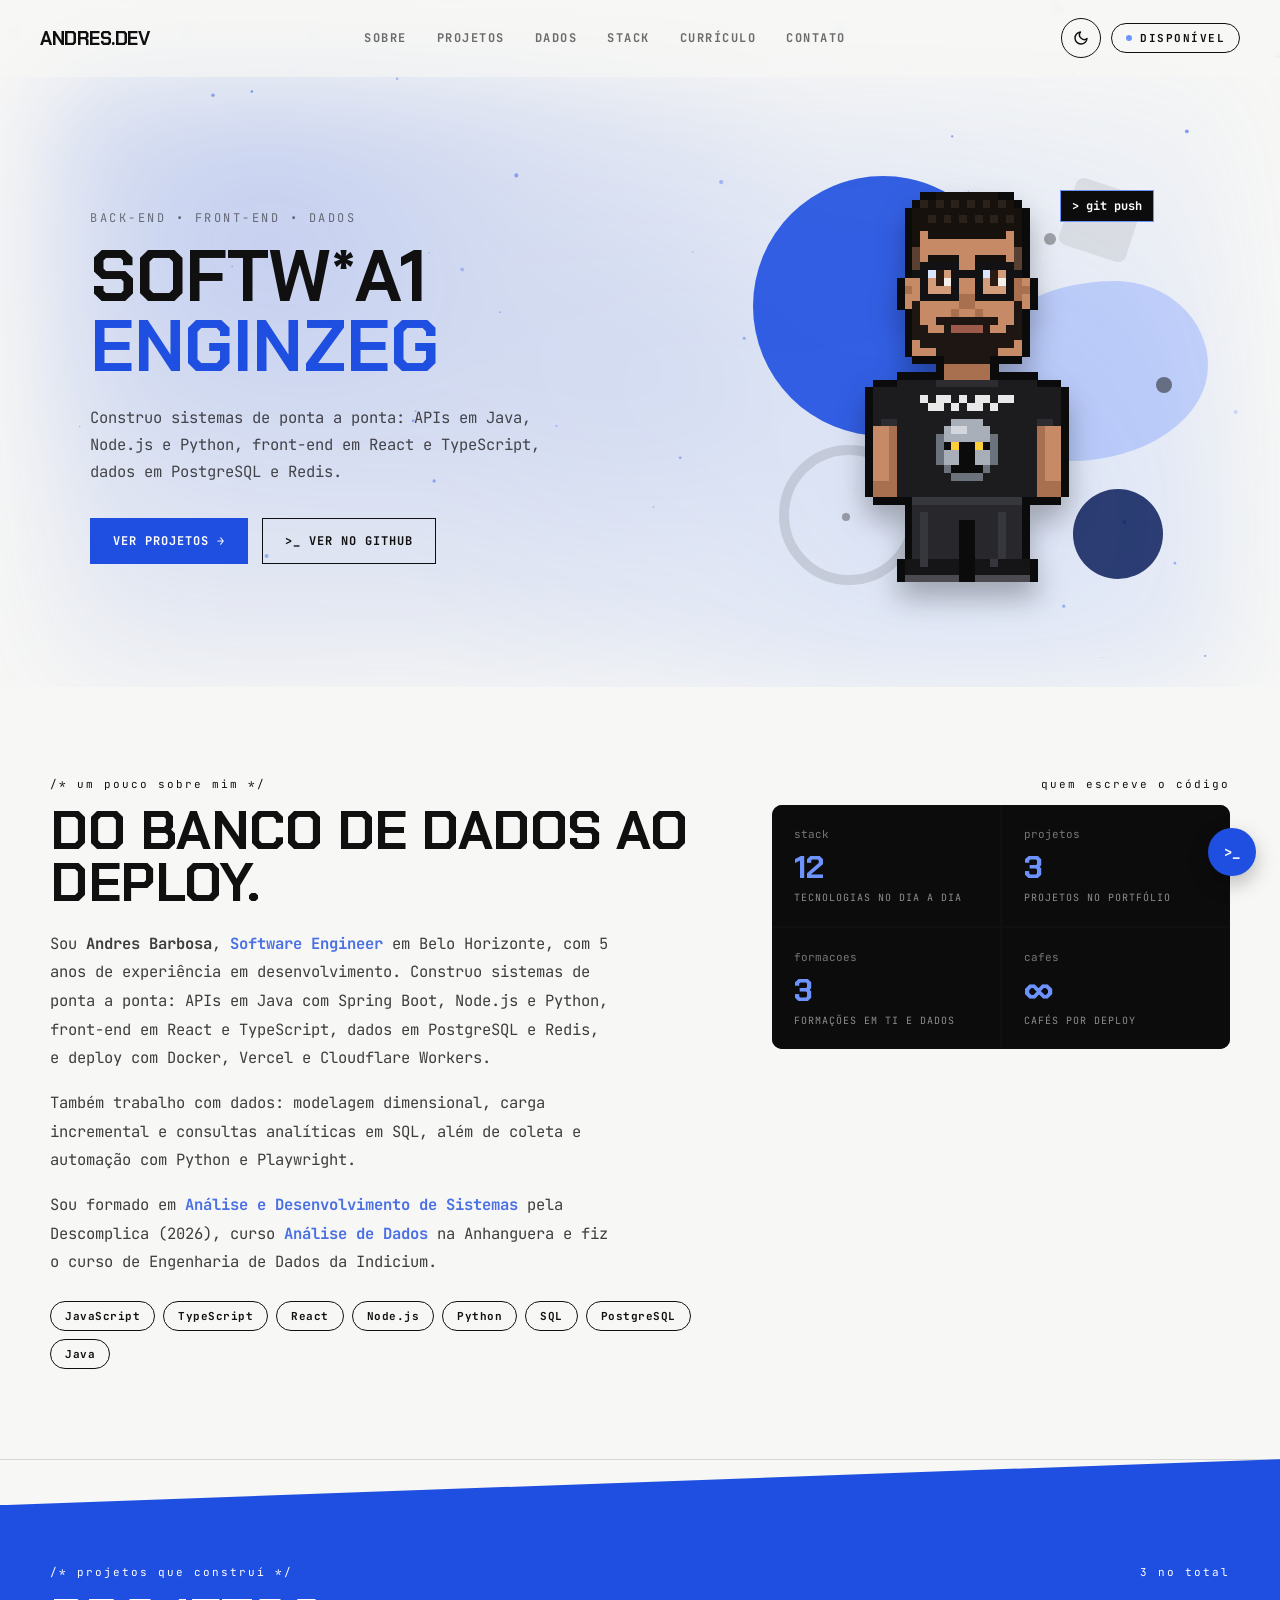
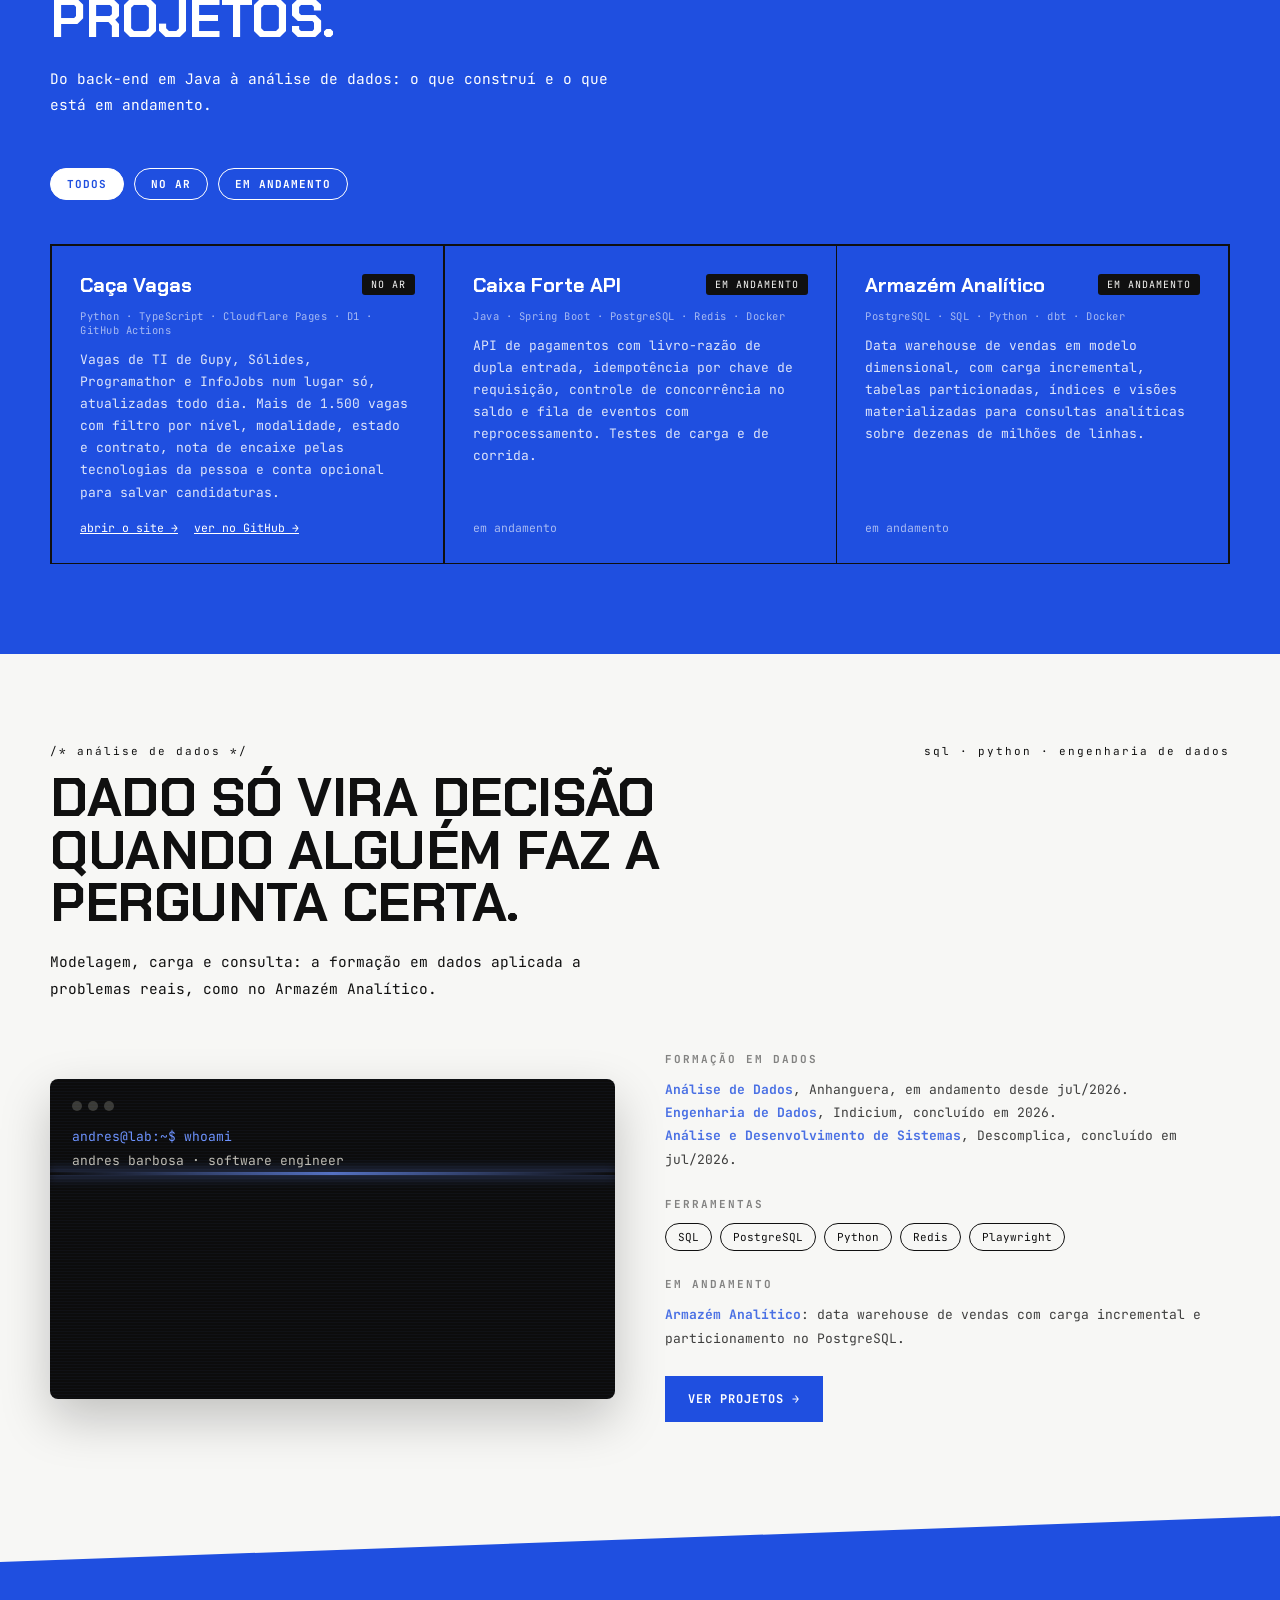
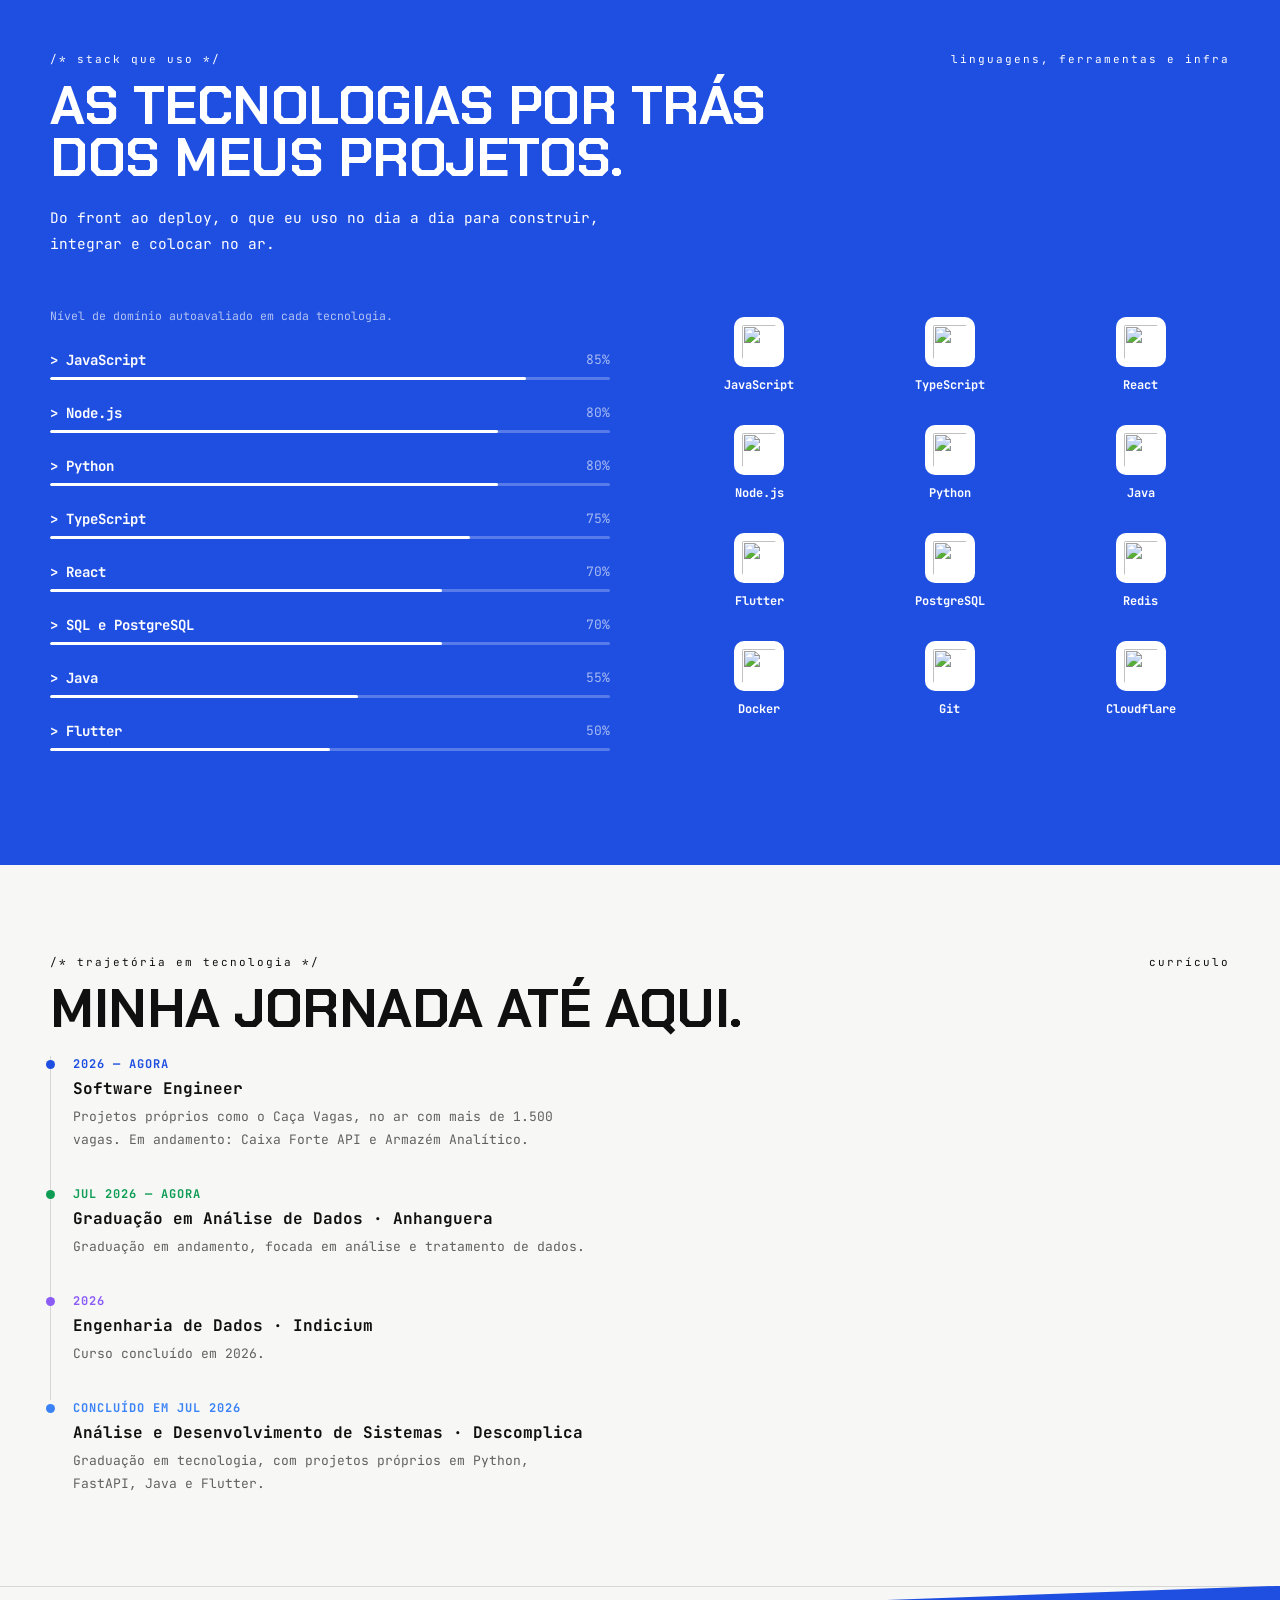
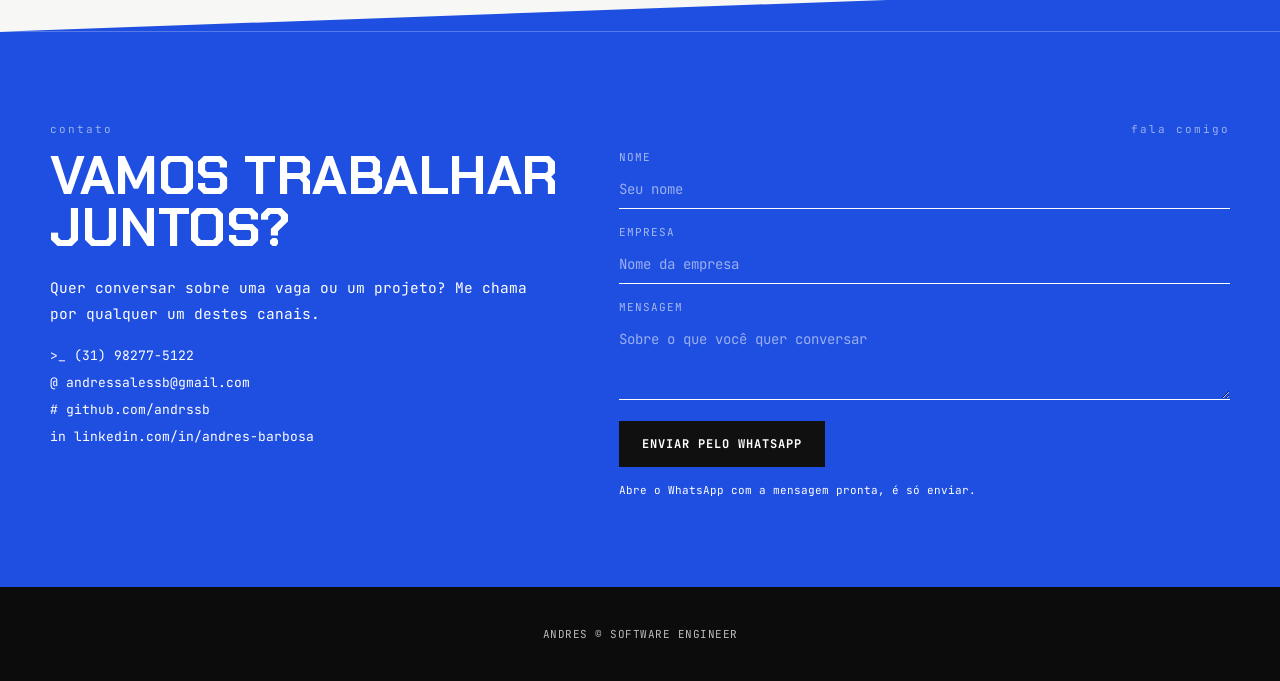
==== commit e491ae3d: "Sobre: 5 anos de experiencia em desenvolvimento" ====
--- a/index.html
+++ b/index.html
@@ -77,7 +77,7 @@
     <div class="sobre">
       <div class="sobre-txt revelar">
         <h2>DO BANCO DE DADOS AO DEPLOY.</h2>
-        <p>Sou <b>Andres Barbosa</b>, <span class="marca-txt">Software Engineer</span> em Belo Horizonte. Construo sistemas de ponta a ponta: APIs em Java com Spring Boot, Node.js e Python, front-end em React e TypeScript, dados em PostgreSQL e Redis, e deploy com Docker, Vercel e Cloudflare Workers.</p>
+        <p>Sou <b>Andres Barbosa</b>, <span class="marca-txt">Software Engineer</span> em Belo Horizonte, com 5 anos de experiência em desenvolvimento. Construo sistemas de ponta a ponta: APIs em Java com Spring Boot, Node.js e Python, front-end em React e TypeScript, dados em PostgreSQL e Redis, e deploy com Docker, Vercel e Cloudflare Workers.</p>
         <p>Também trabalho com dados: modelagem dimensional, carga incremental e consultas analíticas em SQL, além de coleta e automação com Python e Playwright.</p>
         <p>Sou formado em <span class="marca-txt">Análise e Desenvolvimento de Sistemas</span> pela Descomplica (2026), curso <span class="marca-txt">Análise de Dados</span> na Anhanguera e fiz o curso de Engenharia de Dados da Indicium.</p>
         <div class="pilulas">
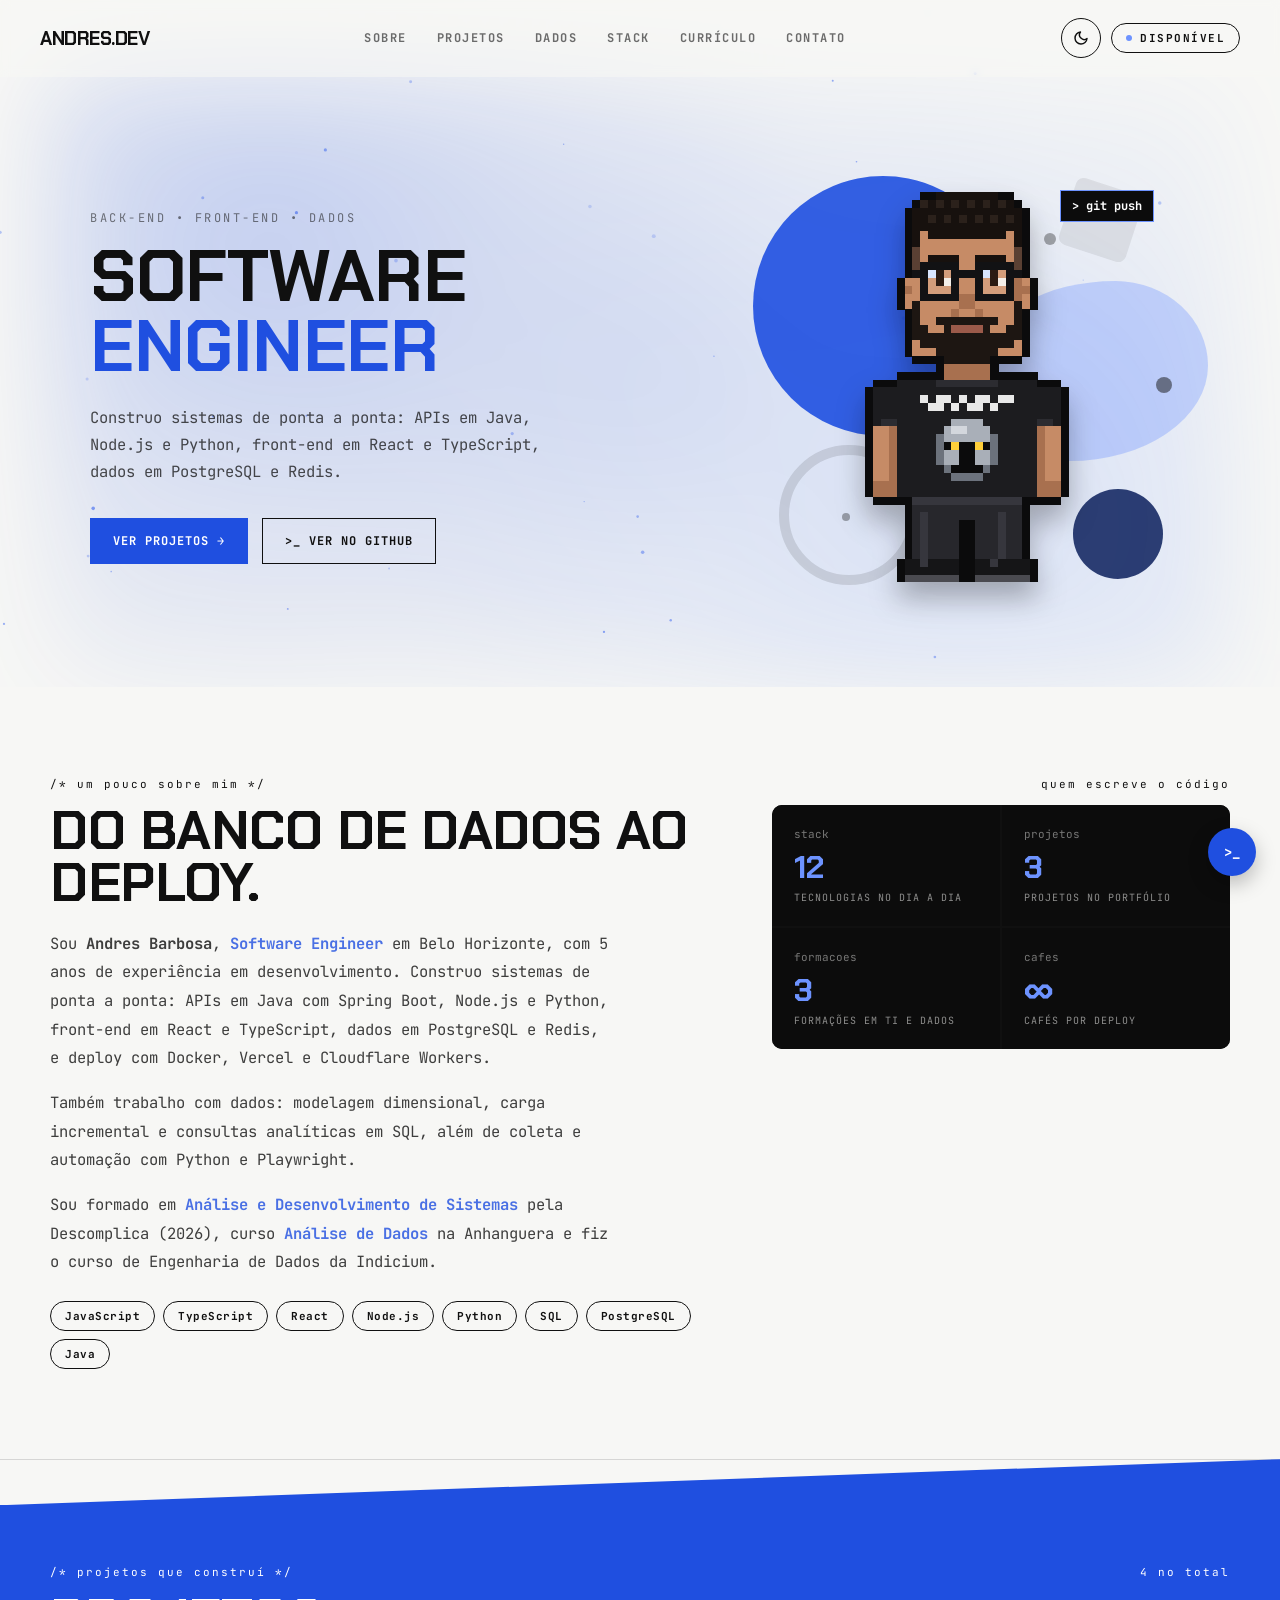
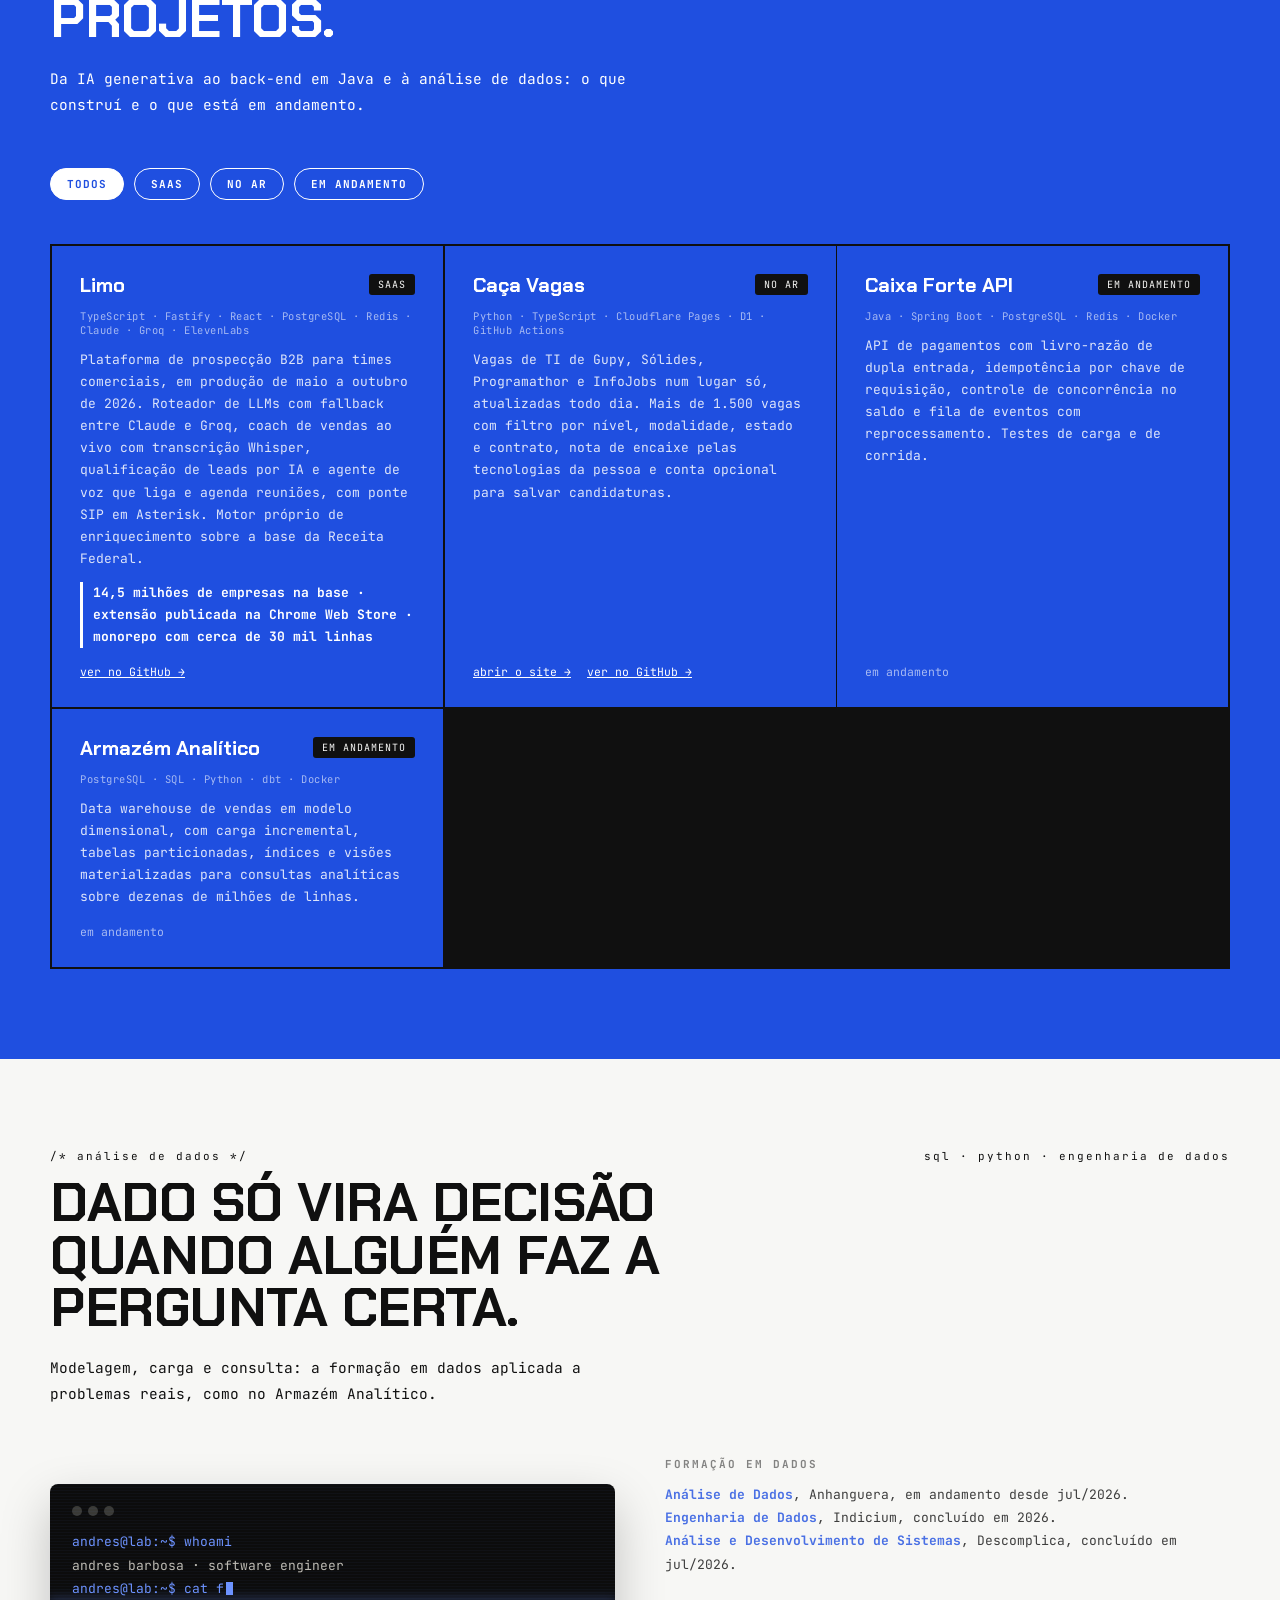
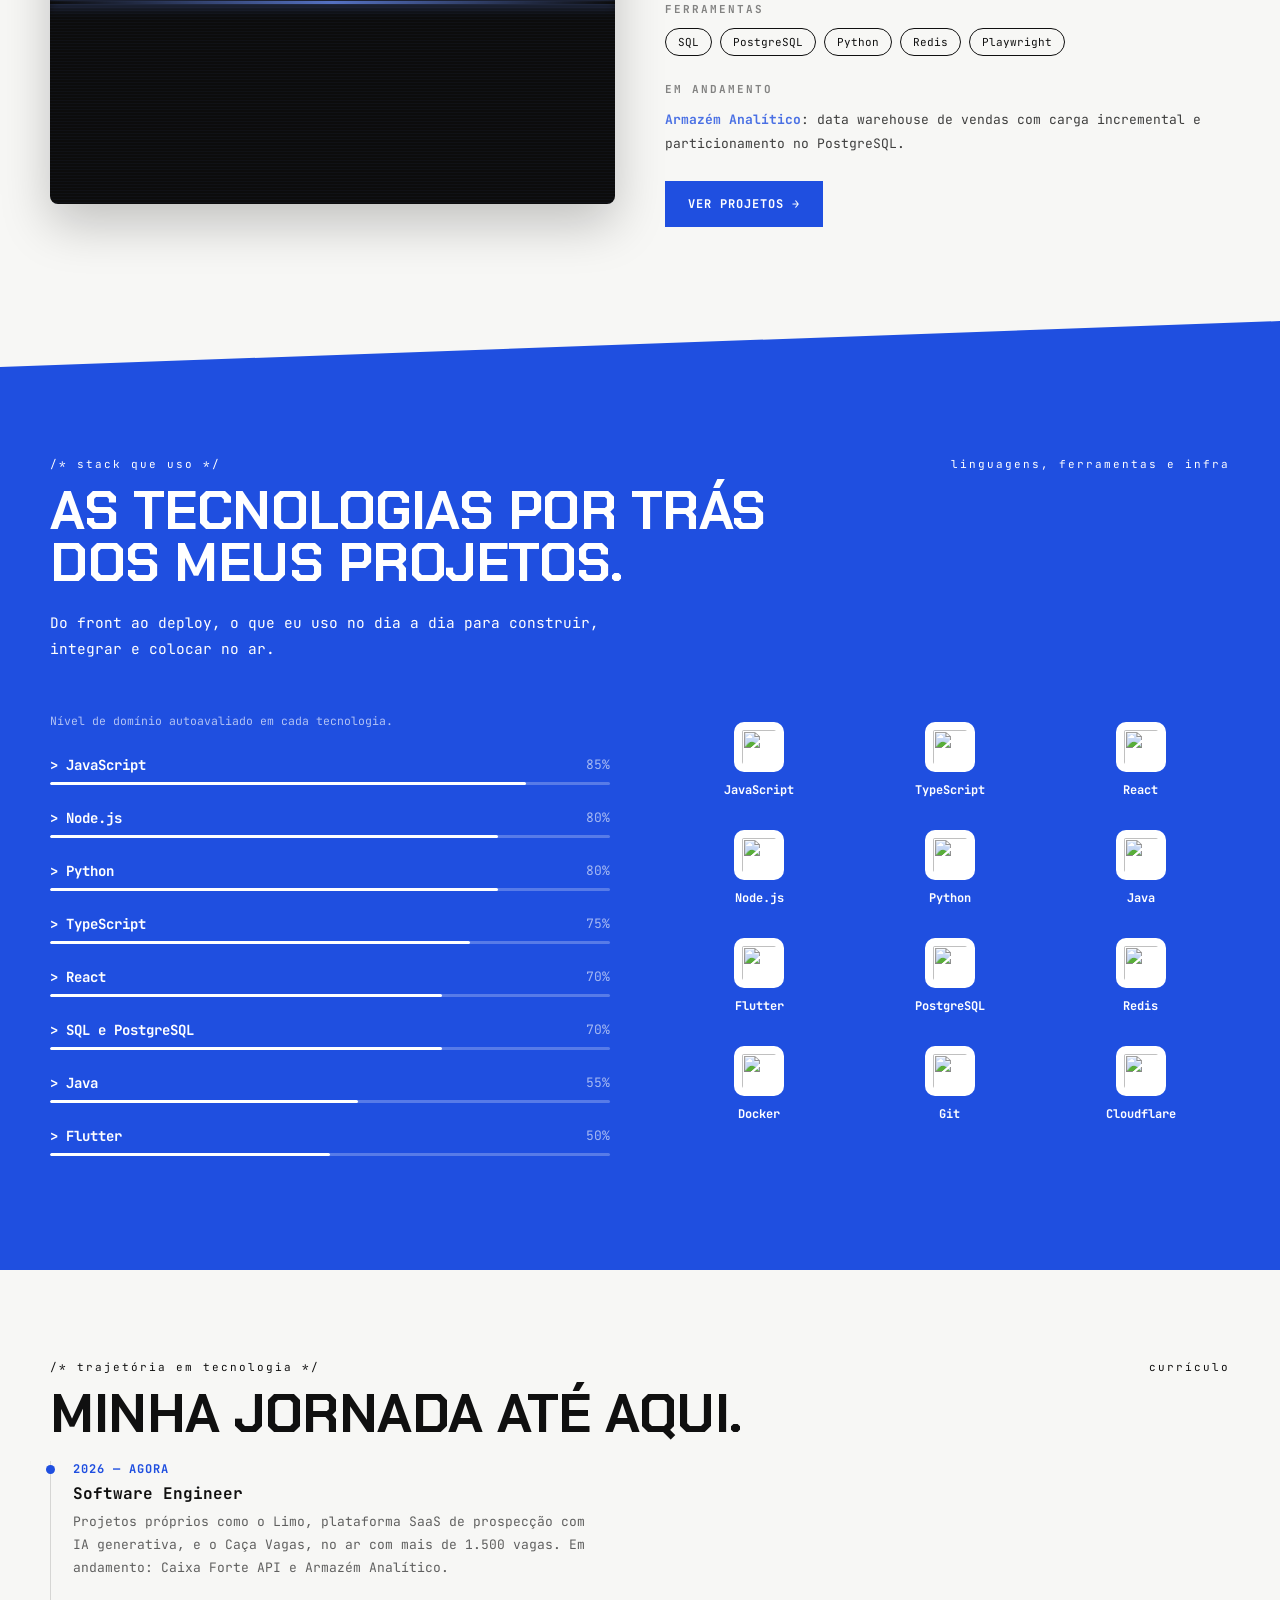
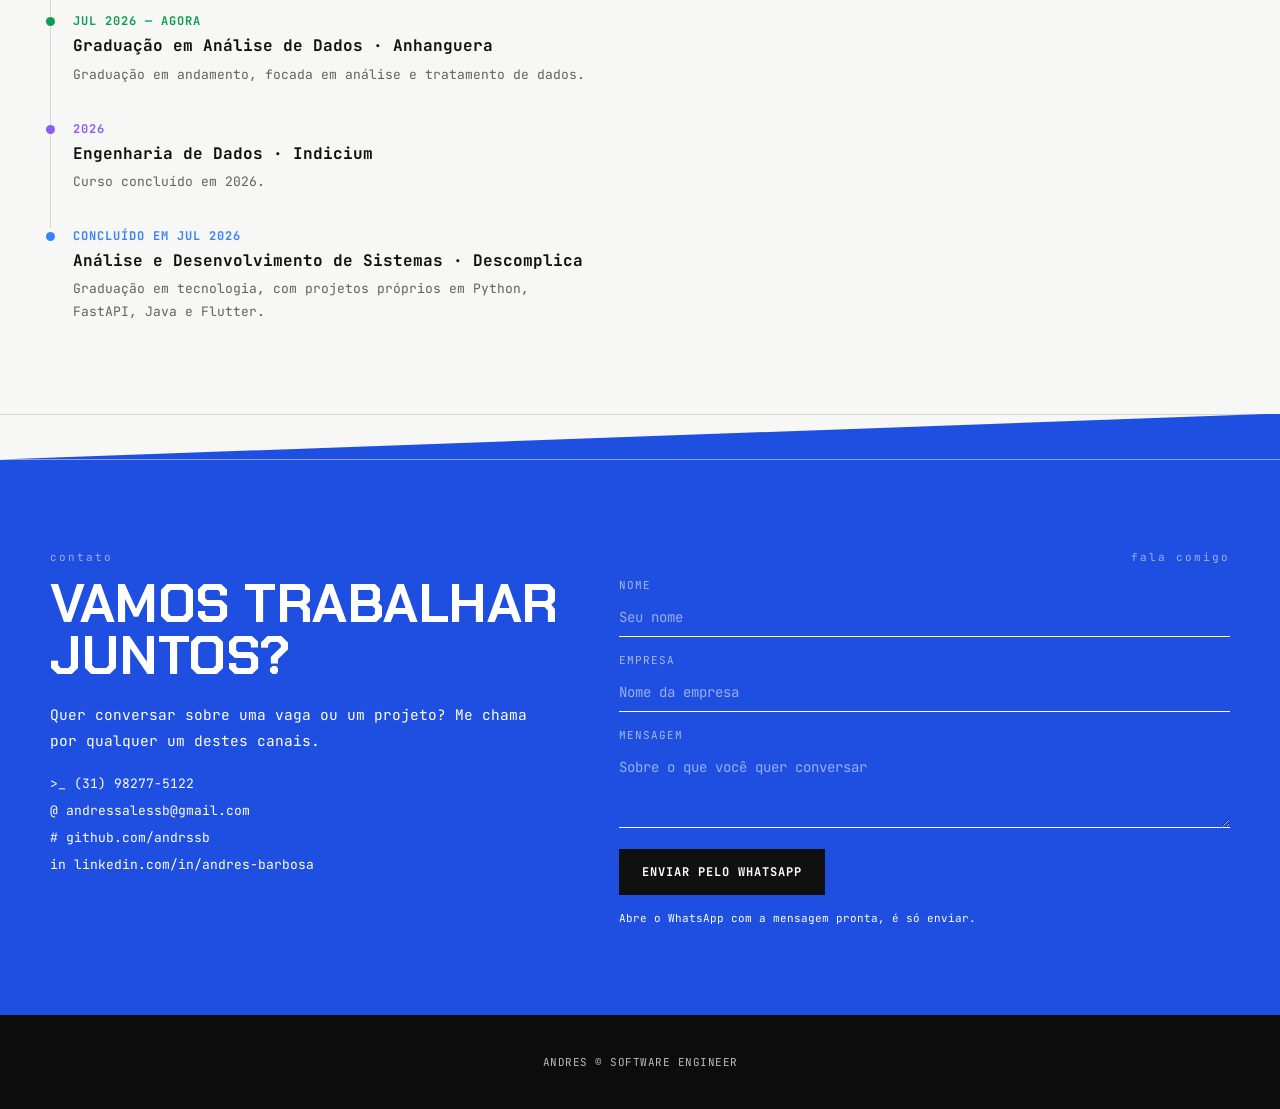
==== commit 0d0ca5ab: "Projetos: entra o Limo" ====
--- a/index.html
+++ b/index.html
@@ -19,7 +19,7 @@
     document.documentElement.setAttribute('data-theme', t);
   })();
 </script>
-<link rel="stylesheet" href="style.css?v=8">
+<link rel="stylesheet" href="style.css?v=9">
 </head>
 <body>
 
@@ -100,9 +100,10 @@
   <div class="interno">
     <div class="cab revelar"><span>/* projetos que construí */</span><span id="contaProj">3 no total</span></div>
     <h2 class="revelar">PROJETOS.</h2>
-    <p class="desc revelar">Do back-end em Java à análise de dados: o que construí e o que está em andamento.</p>
+    <p class="desc revelar">Da IA generativa ao back-end em Java e à análise de dados: o que construí e o que está em andamento.</p>
     <div class="filtros revelar" id="filtros">
       <button class="filtro ativo" data-f="todos">TODOS</button>
+      <button class="filtro" data-f="saas">SAAS</button>
       <button class="filtro" data-f="noar">NO AR</button>
       <button class="filtro" data-f="andamento">EM ANDAMENTO</button>
     </div>
@@ -157,7 +158,7 @@
     <div class="cab revelar"><span>/* trajetória em tecnologia */</span><span>currículo</span></div>
     <h2 class="revelar">MINHA JORNADA ATÉ AQUI.</h2>
     <ol class="trajetoria">
-      <li class="traj c-royal revelar"><span class="traj-ponto"></span><div class="traj-data">2026 — AGORA</div><h3 class="traj-titulo">Software Engineer</h3><p class="traj-desc">Projetos próprios como o Caça Vagas, no ar com mais de 1.500 vagas. Em andamento: Caixa Forte API e Armazém Analítico.</p></li>
+      <li class="traj c-royal revelar"><span class="traj-ponto"></span><div class="traj-data">2026 — AGORA</div><h3 class="traj-titulo">Software Engineer</h3><p class="traj-desc">Projetos próprios como o Limo, plataforma SaaS de prospecção com IA generativa, e o Caça Vagas, no ar com mais de 1.500 vagas. Em andamento: Caixa Forte API e Armazém Analítico.</p></li>
       <li class="traj c-verde revelar"><span class="traj-ponto"></span><div class="traj-data">JUL 2026 — AGORA</div><h3 class="traj-titulo">Graduação em Análise de Dados · Anhanguera</h3><p class="traj-desc">Graduação em andamento, focada em análise e tratamento de dados.</p></li>
       <li class="traj c-roxo revelar"><span class="traj-ponto"></span><div class="traj-data">2026</div><h3 class="traj-titulo">Engenharia de Dados · Indicium</h3><p class="traj-desc">Curso concluído em 2026.</p></li>
       <li class="traj c-azul revelar"><span class="traj-ponto"></span><div class="traj-data">CONCLUÍDO EM JUL 2026</div><h3 class="traj-titulo">Análise e Desenvolvimento de Sistemas · Descomplica</h3><p class="traj-desc">Graduação em tecnologia, com projetos próprios em Python, FastAPI, Java e Flutter.</p></li>
@@ -200,7 +201,7 @@
   </div>
 </div>
 
-<script src="avatar.js?v=8"></script>
-<script src="script.js?v=8"></script>
+<script src="avatar.js?v=9"></script>
+<script src="script.js?v=9"></script>
 </body>
 </html>
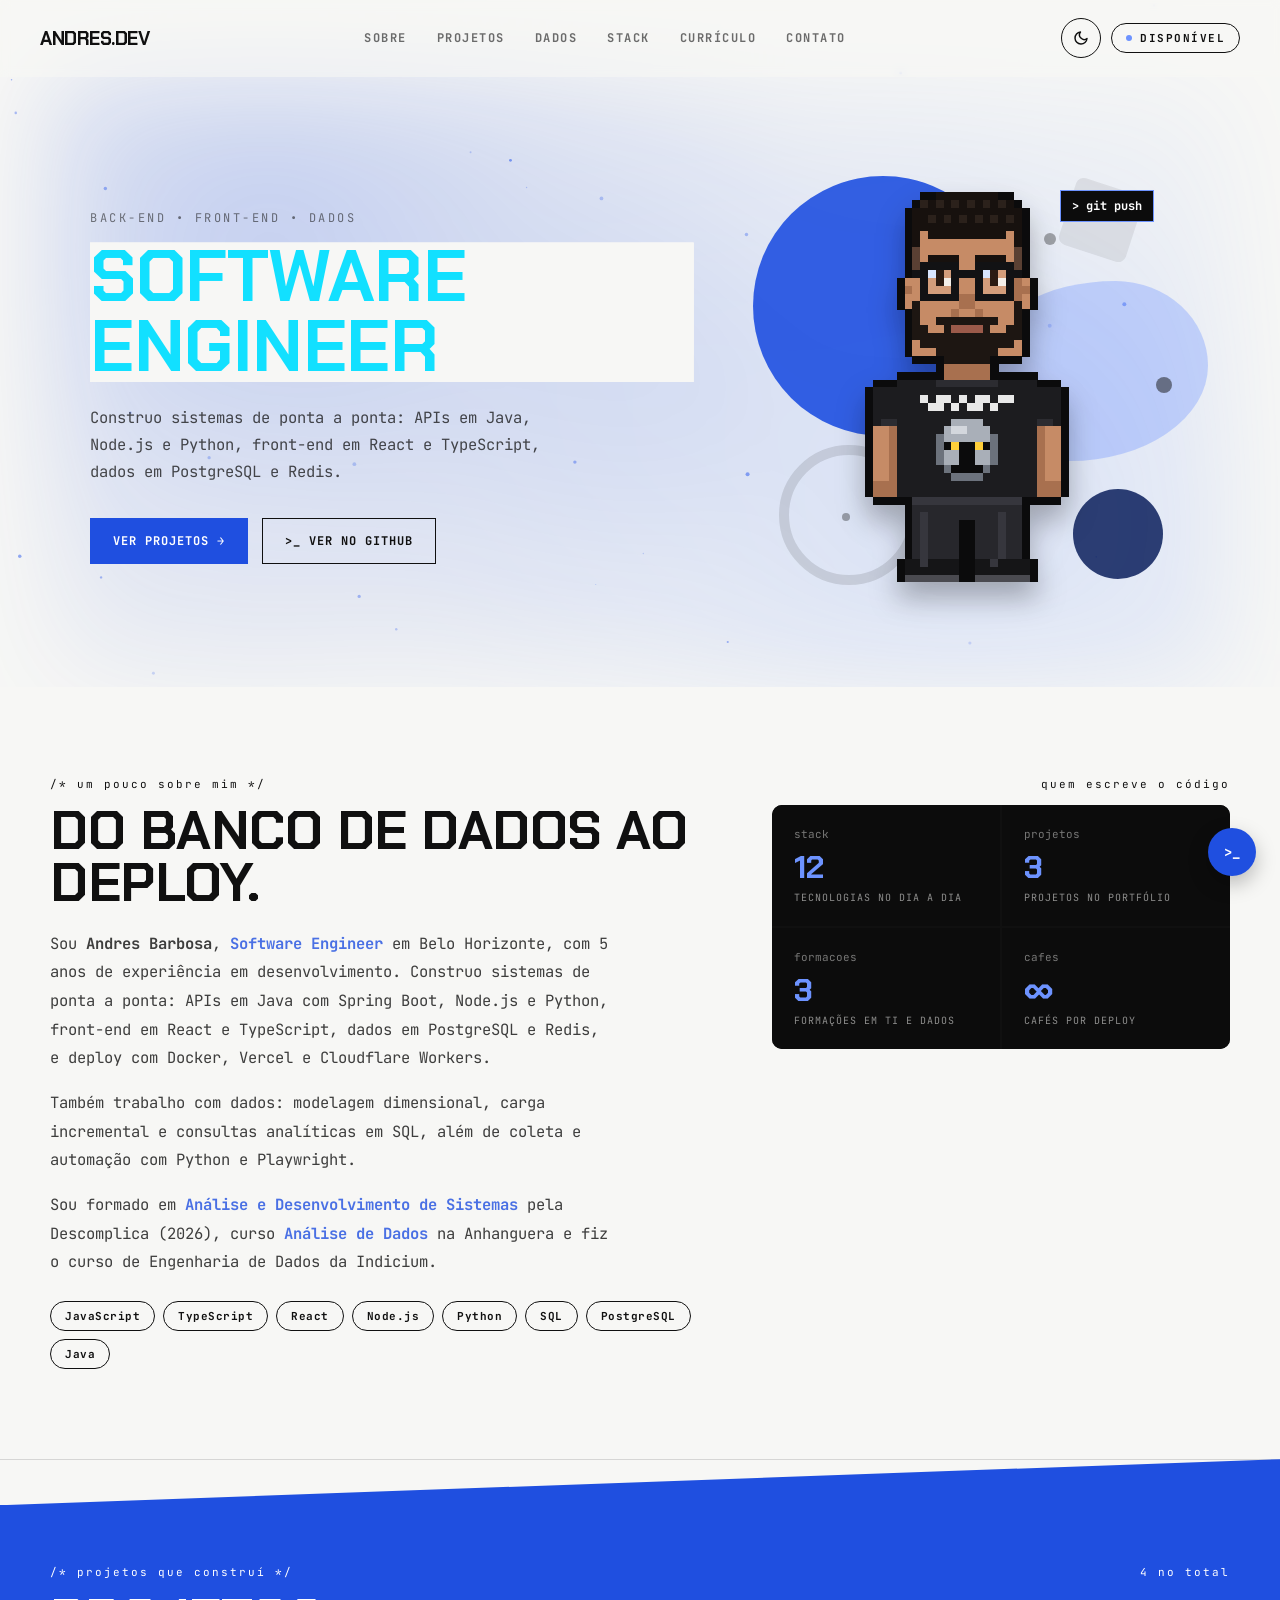
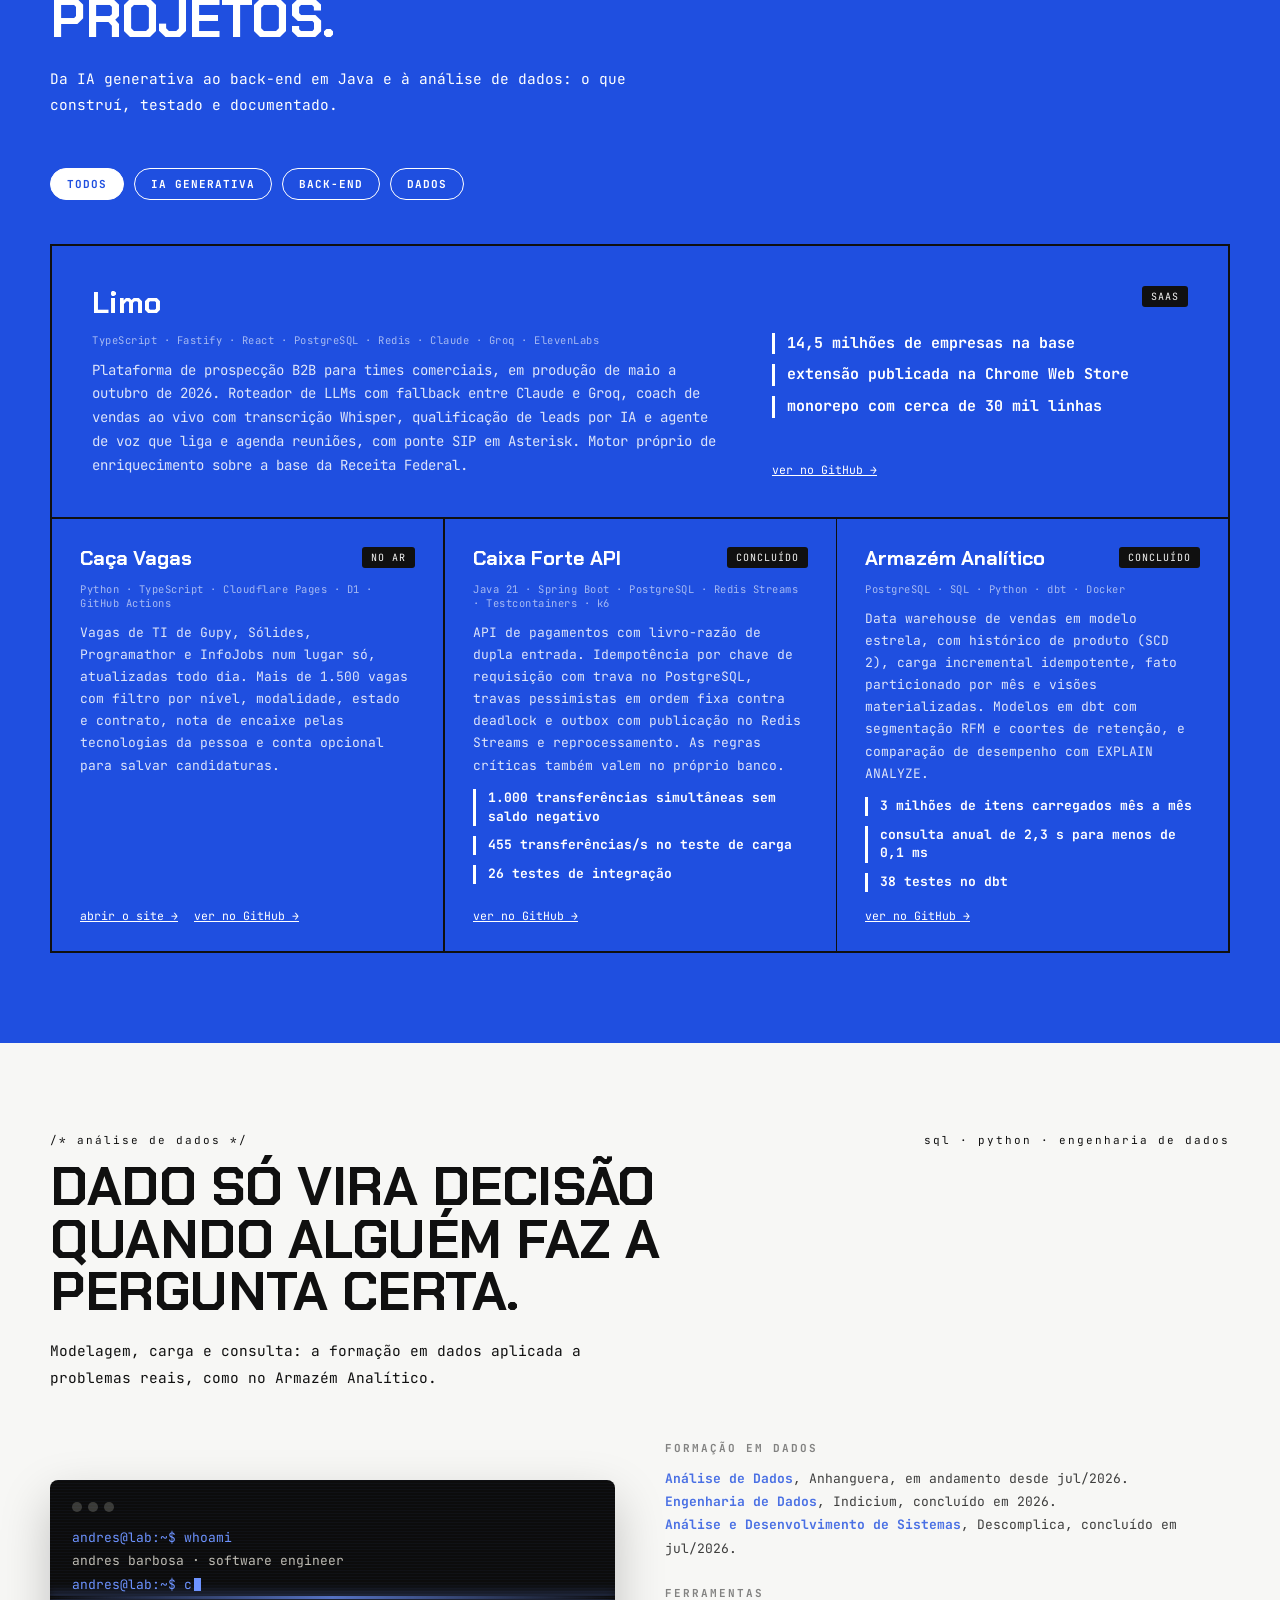
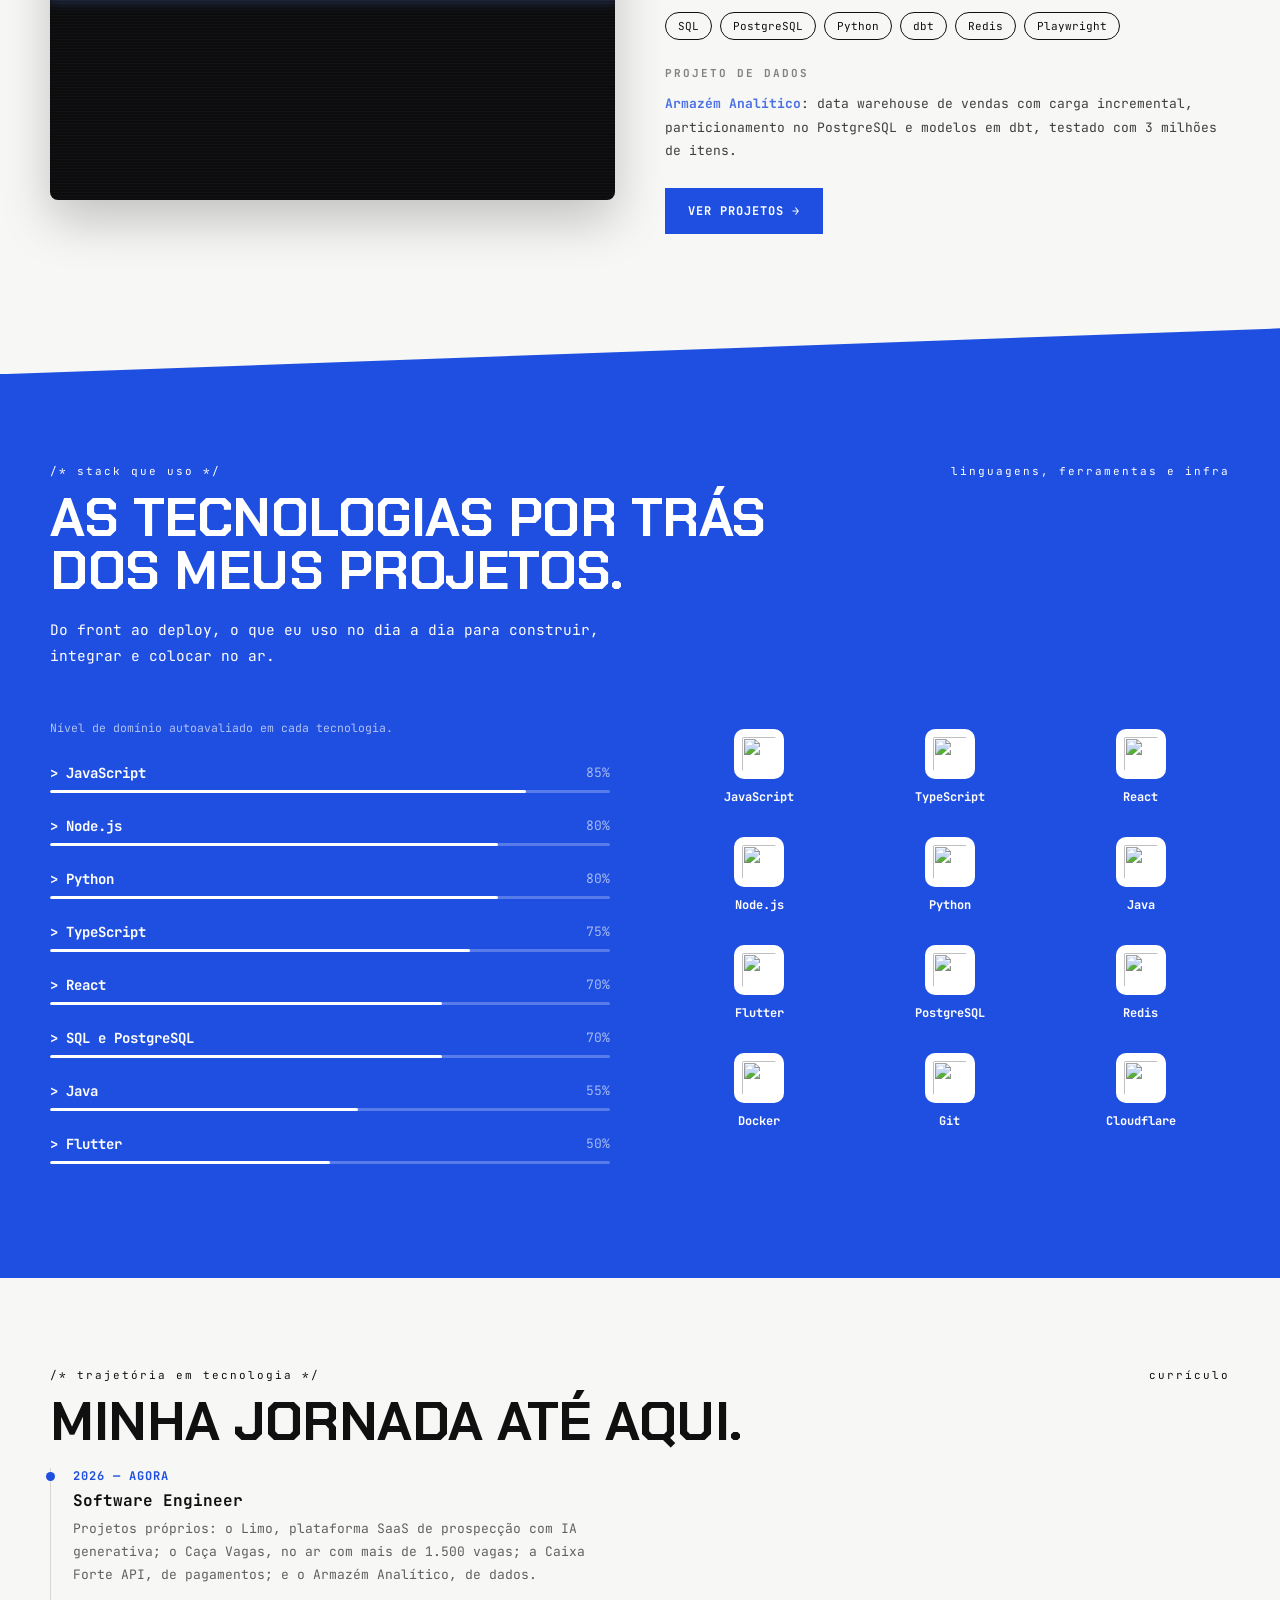
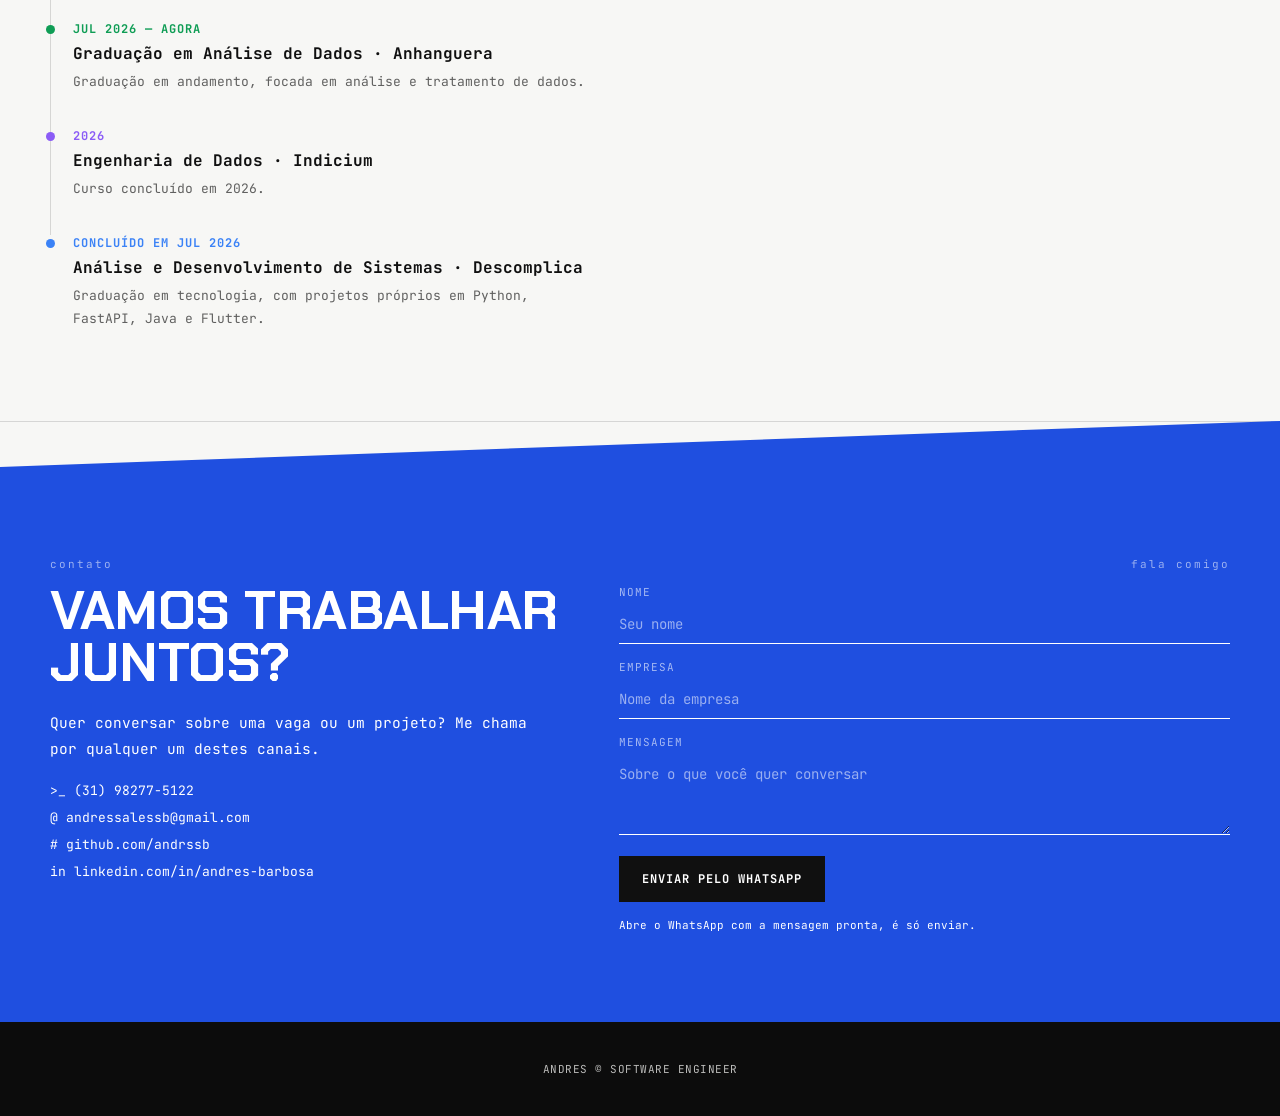
==== commit 33408e06: "Projetos: Limo em destaque, filtros por area e Caixa Forte e Armazem concluidos" ====
--- a/index.html
+++ b/index.html
@@ -19,7 +19,7 @@
     document.documentElement.setAttribute('data-theme', t);
   })();
 </script>
-<link rel="stylesheet" href="style.css?v=9">
+<link rel="stylesheet" href="style.css?v=10">
 </head>
 <body>
 
@@ -100,12 +100,12 @@
   <div class="interno">
     <div class="cab revelar"><span>/* projetos que construí */</span><span id="contaProj">3 no total</span></div>
     <h2 class="revelar">PROJETOS.</h2>
-    <p class="desc revelar">Da IA generativa ao back-end em Java e à análise de dados: o que construí e o que está em andamento.</p>
+    <p class="desc revelar">Da IA generativa ao back-end em Java e à análise de dados: o que construí, testado e documentado.</p>
     <div class="filtros revelar" id="filtros">
       <button class="filtro ativo" data-f="todos">TODOS</button>
-      <button class="filtro" data-f="saas">SAAS</button>
-      <button class="filtro" data-f="noar">NO AR</button>
-      <button class="filtro" data-f="andamento">EM ANDAMENTO</button>
+      <button class="filtro" data-f="ia">IA GENERATIVA</button>
+      <button class="filtro" data-f="backend">BACK-END</button>
+      <button class="filtro" data-f="dados">DADOS</button>
     </div>
     <div class="grade" id="grade"></div>
   </div>
@@ -128,11 +128,11 @@
         </div>
         <div class="bloco">
           <h4>FERRAMENTAS</h4>
-          <div class="chips"><span class="chip">SQL</span><span class="chip">PostgreSQL</span><span class="chip">Python</span><span class="chip">Redis</span><span class="chip">Playwright</span></div>
+          <div class="chips"><span class="chip">SQL</span><span class="chip">PostgreSQL</span><span class="chip">Python</span><span class="chip">dbt</span><span class="chip">Redis</span><span class="chip">Playwright</span></div>
         </div>
         <div class="bloco">
-          <h4>EM ANDAMENTO</h4>
-          <p><b>Armazém Analítico</b>: data warehouse de vendas com carga incremental e particionamento no PostgreSQL.</p>
+          <h4>PROJETO DE DADOS</h4>
+          <p><b>Armazém Analítico</b>: data warehouse de vendas com carga incremental, particionamento no PostgreSQL e modelos em dbt, testado com 3 milhões de itens.</p>
         </div>
         <a class="btn cheio" href="#projetos">VER PROJETOS &rarr;</a>
       </div>
@@ -158,7 +158,7 @@
     <div class="cab revelar"><span>/* trajetória em tecnologia */</span><span>currículo</span></div>
     <h2 class="revelar">MINHA JORNADA ATÉ AQUI.</h2>
     <ol class="trajetoria">
-      <li class="traj c-royal revelar"><span class="traj-ponto"></span><div class="traj-data">2026 — AGORA</div><h3 class="traj-titulo">Software Engineer</h3><p class="traj-desc">Projetos próprios como o Limo, plataforma SaaS de prospecção com IA generativa, e o Caça Vagas, no ar com mais de 1.500 vagas. Em andamento: Caixa Forte API e Armazém Analítico.</p></li>
+      <li class="traj c-royal revelar"><span class="traj-ponto"></span><div class="traj-data">2026 — AGORA</div><h3 class="traj-titulo">Software Engineer</h3><p class="traj-desc">Projetos próprios: o Limo, plataforma SaaS de prospecção com IA generativa; o Caça Vagas, no ar com mais de 1.500 vagas; a Caixa Forte API, de pagamentos; e o Armazém Analítico, de dados.</p></li>
       <li class="traj c-verde revelar"><span class="traj-ponto"></span><div class="traj-data">JUL 2026 — AGORA</div><h3 class="traj-titulo">Graduação em Análise de Dados · Anhanguera</h3><p class="traj-desc">Graduação em andamento, focada em análise e tratamento de dados.</p></li>
       <li class="traj c-roxo revelar"><span class="traj-ponto"></span><div class="traj-data">2026</div><h3 class="traj-titulo">Engenharia de Dados · Indicium</h3><p class="traj-desc">Curso concluído em 2026.</p></li>
       <li class="traj c-azul revelar"><span class="traj-ponto"></span><div class="traj-data">CONCLUÍDO EM JUL 2026</div><h3 class="traj-titulo">Análise e Desenvolvimento de Sistemas · Descomplica</h3><p class="traj-desc">Graduação em tecnologia, com projetos próprios em Python, FastAPI, Java e Flutter.</p></li>
@@ -201,7 +201,7 @@
   </div>
 </div>
 
-<script src="avatar.js?v=9"></script>
-<script src="script.js?v=9"></script>
+<script src="avatar.js?v=10"></script>
+<script src="script.js?v=10"></script>
 </body>
 </html>
--- a/style.css
+++ b/style.css
@@ -165,7 +165,20 @@
 .proj:hover .proj-tag { background: var(--cor); color: #fff; }
 .proj .tecs { font-size: 10.5px; letter-spacing: .5px; opacity: .6; }
 .proj p { font-size: 13px; line-height: 1.7; opacity: .85; }
-.proj .res { font-weight: 700; opacity: 1; border-left: 3px solid currentColor; padding-left: 10px; }
+.proj .res { list-style: none; display: grid; gap: 10px; margin: 0; padding: 0; }
+.proj .res li { font-size: 13px; font-weight: 700; line-height: 1.45; border-left: 3px solid currentColor; padding-left: 12px; }
+/* card em destaque: ocupa a linha inteira, texto à esquerda e resultados à direita */
+.proj.destaque {
+  grid-column: 1 / -1; display: grid; grid-template-columns: minmax(0, 1.5fr) minmax(0, 1fr); column-gap: 56px; row-gap: 12px; padding: 40px;
+  grid-template-areas: "topo topo" "tecs res" "texto res" "texto acoes"; grid-template-rows: auto auto auto 1fr;
+}
+.proj.destaque .proj-topo { grid-area: topo; }
+.proj.destaque .tecs { grid-area: tecs; }
+.proj.destaque > p { grid-area: texto; font-size: 14px; }
+.proj.destaque .res { grid-area: res; align-self: start; }
+.proj.destaque .res li { font-size: 15px; }
+.proj.destaque .acoes { grid-area: acoes; align-self: end; }
+.proj.destaque h3 { font-size: 30px; }
 .proj .acoes { display: flex; flex-wrap: wrap; gap: 16px; margin-top: auto; padding-top: 4px; }
 .proj .link { font-size: 11.5px; text-decoration: underline; transition: color .15s; }
 .proj:hover .link { color: var(--cor-clara); }
@@ -176,7 +189,6 @@
 .mira.m3 { bottom: 10px; left: 10px; border-width: 0 0 2px 2px; }
 .mira.m4 { bottom: 10px; right: 10px; border-width: 0 2px 2px 0; }
 .proj:hover .mira { opacity: .55; width: 18px; height: 18px; }
-.grade .tampa { background: var(--tinta); }
 
 /* dados (lab) */
 .lab { display: grid; grid-template-columns: 1fr 1fr; gap: 50px; align-items: center; }
@@ -300,6 +312,8 @@
   section { padding: 70px 16px; }
   .sobre, .lab, .skills, .contato { grid-template-columns: 1fr; gap: 40px; }
   .grade { grid-template-columns: minmax(0, 1fr); }
+  .proj.destaque { grid-template-columns: minmax(0, 1fr); grid-template-areas: "topo" "tecs" "texto" "res" "acoes"; grid-template-rows: none; padding: 28px; }
+  .proj.destaque h3 { font-size: 24px; }
 }
 @media (max-width: 520px) {
   .boneco { width: 200px; }
